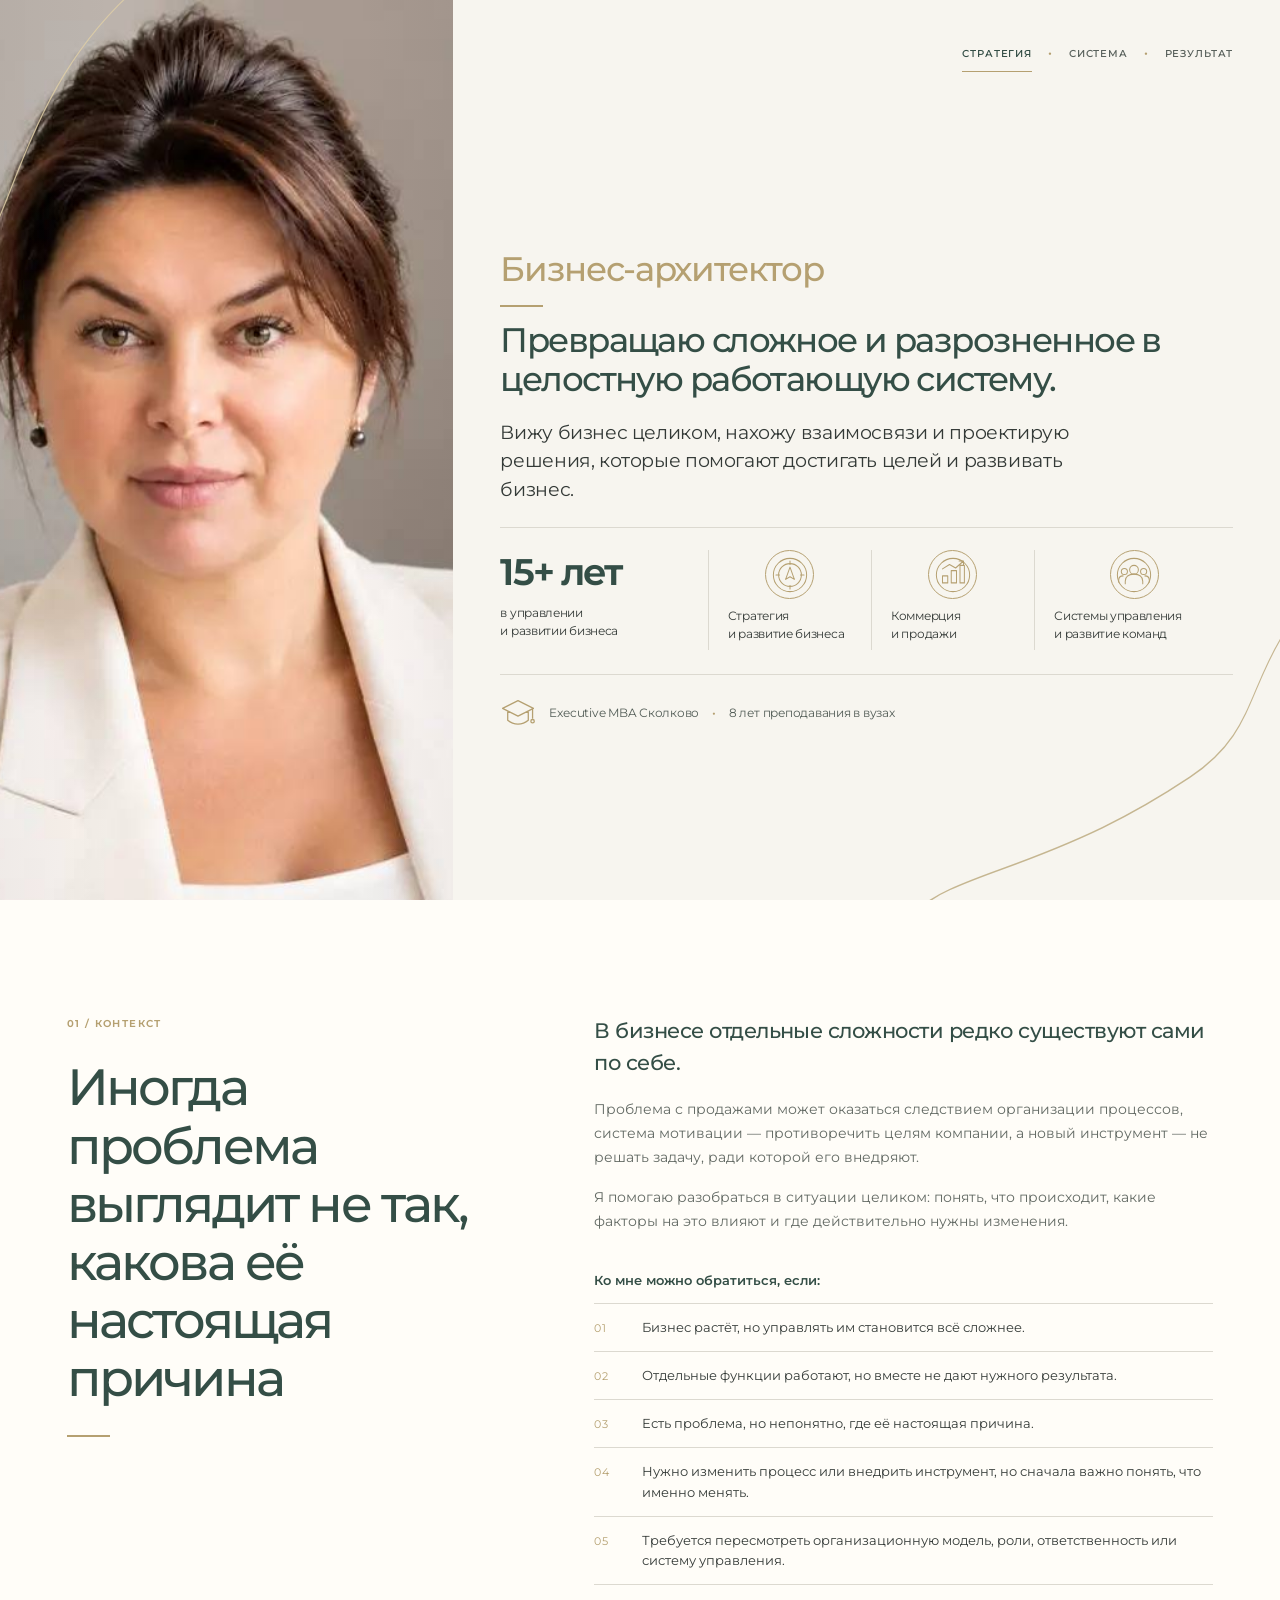
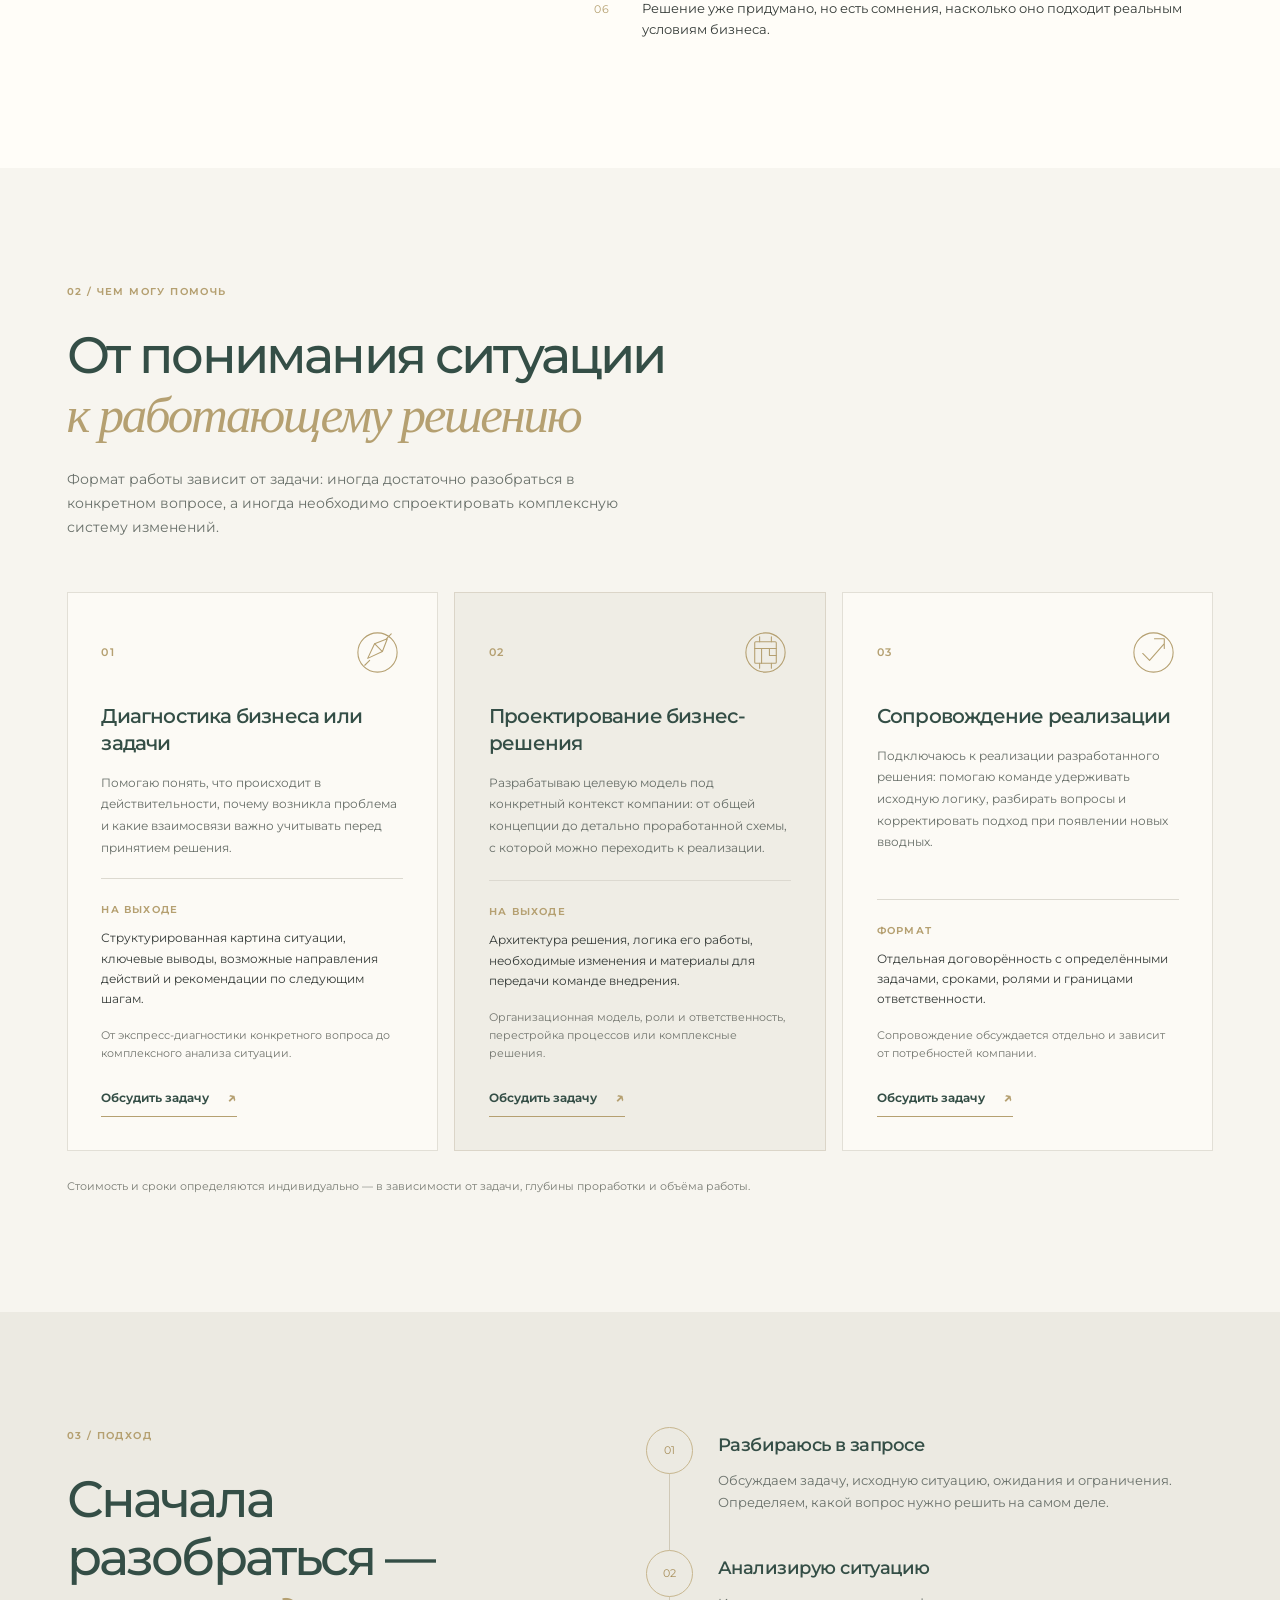
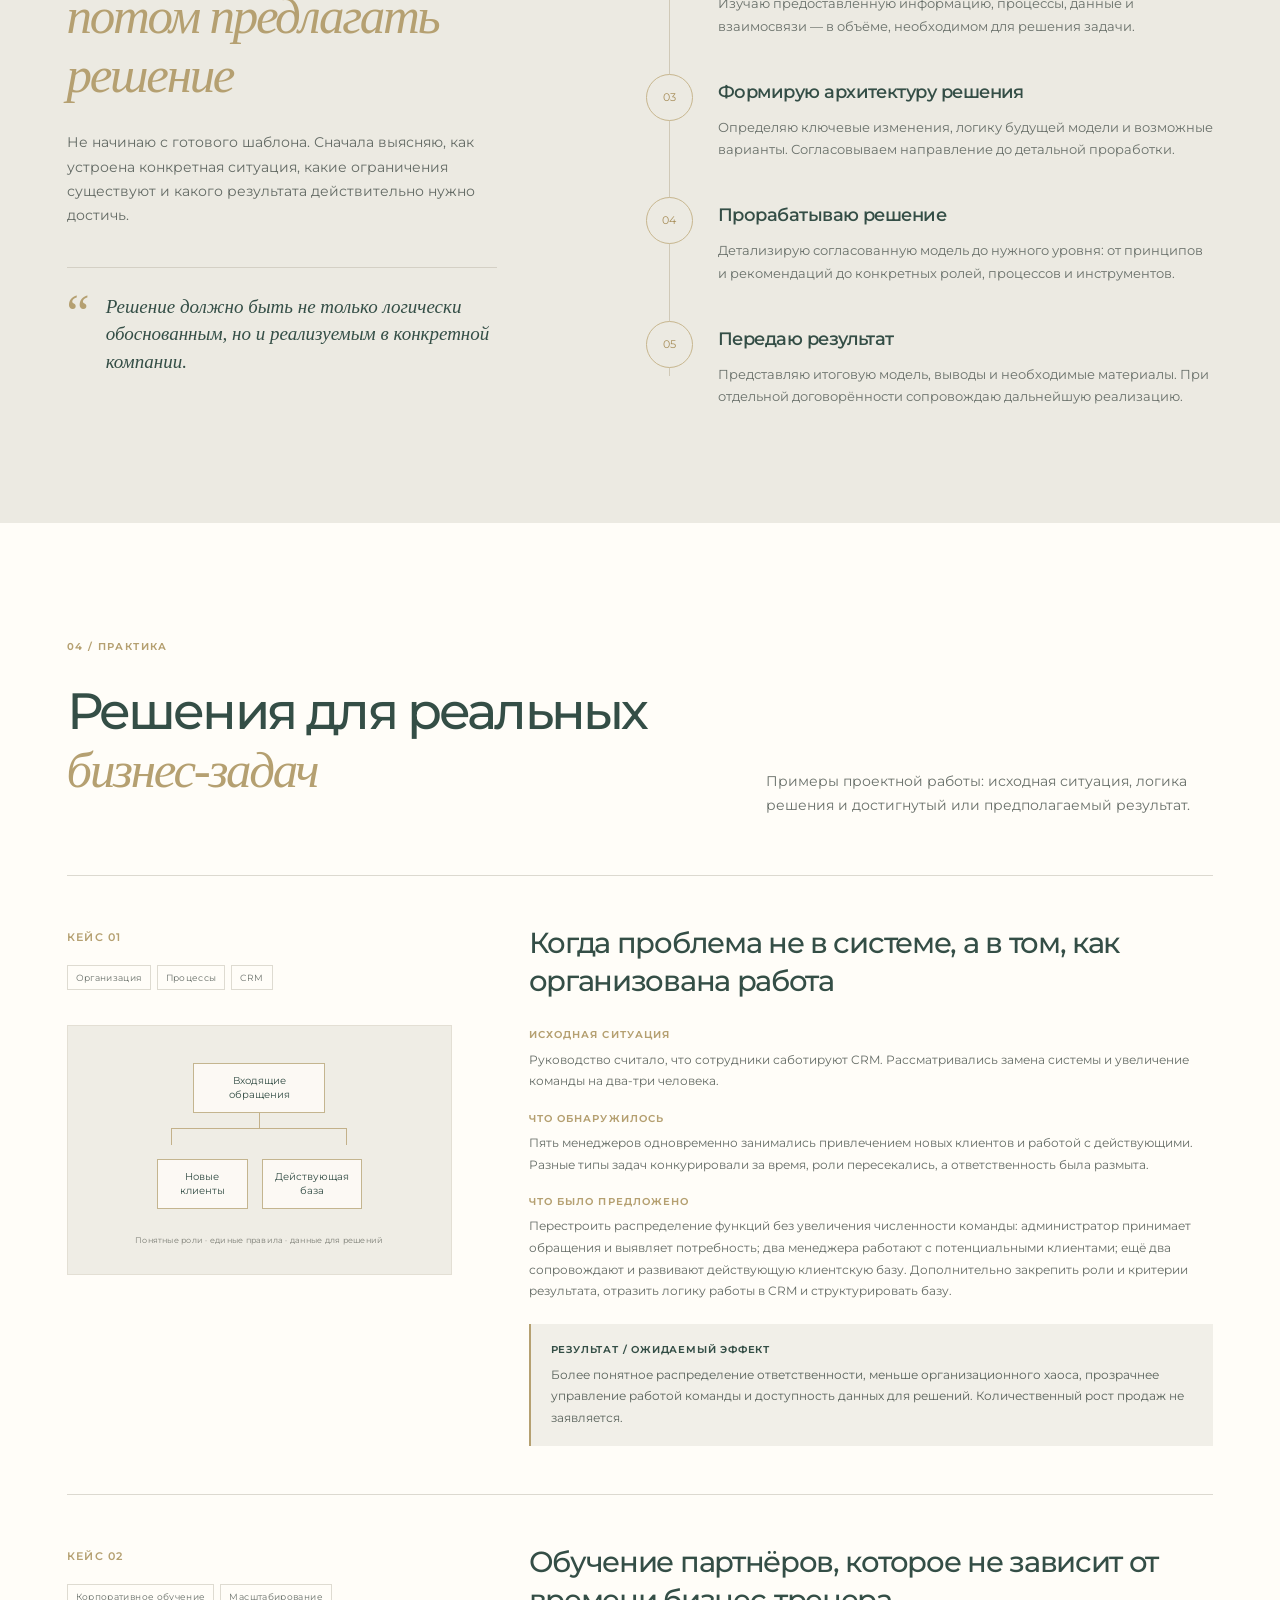
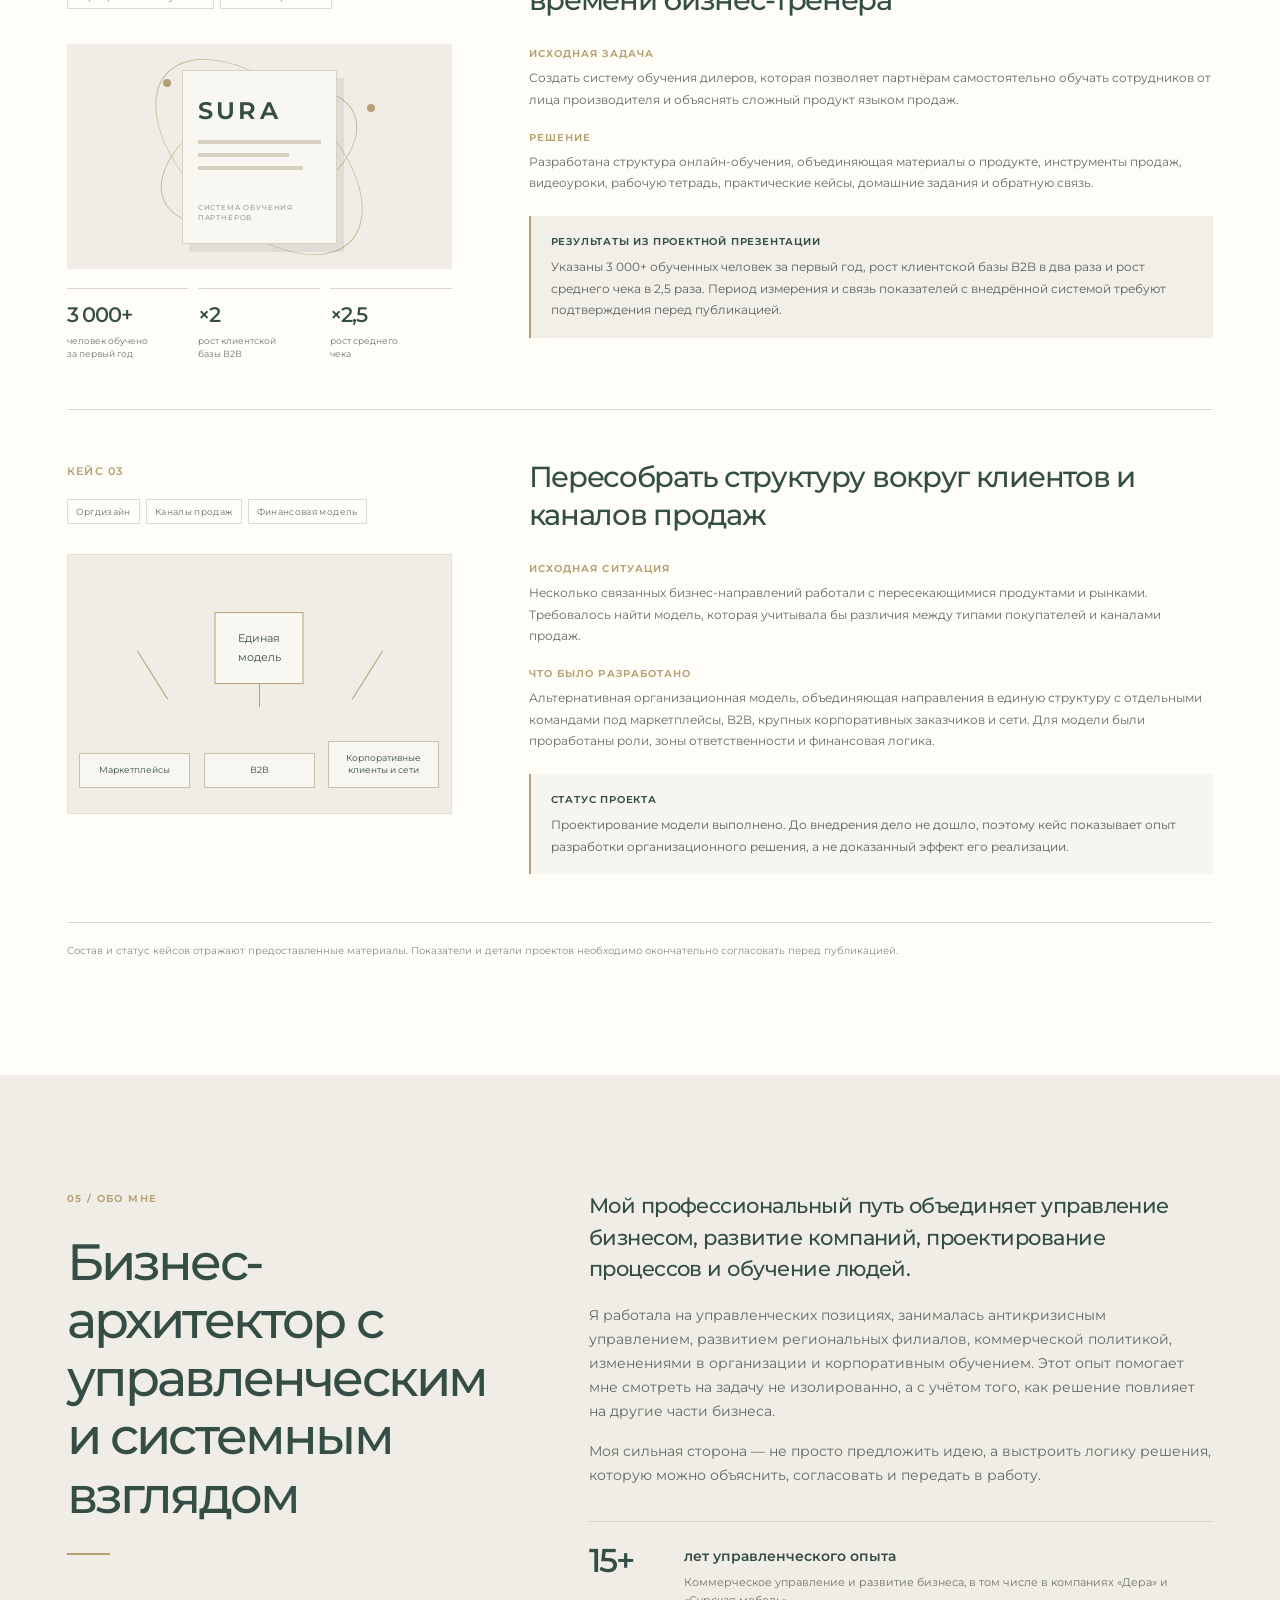
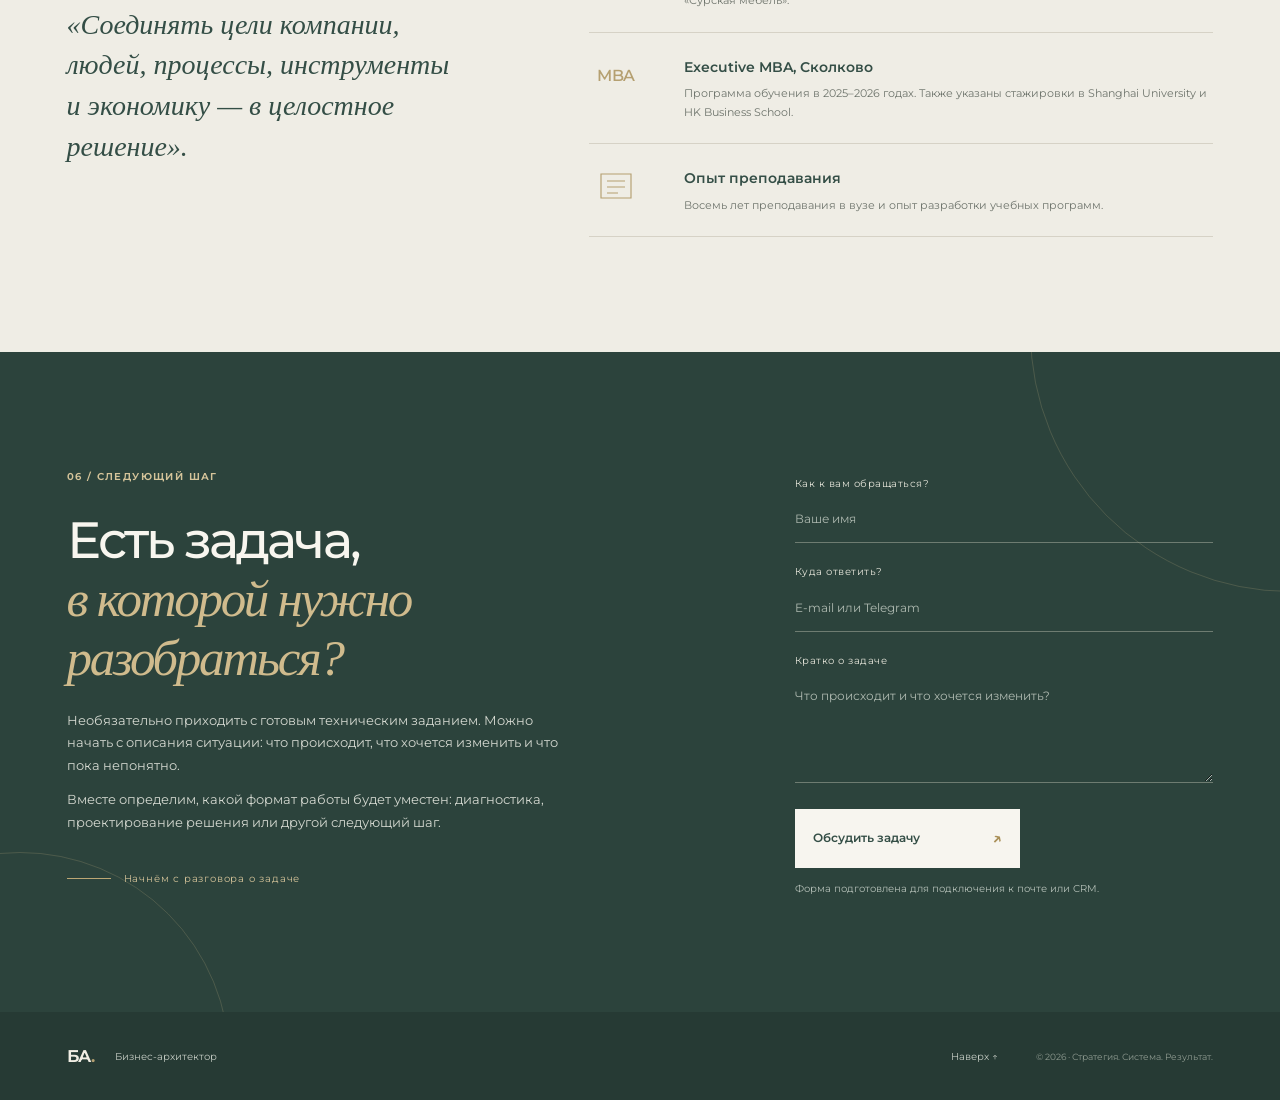
==== index.html @ 7c9c80fe "Add files via upload" ====
<!doctype html>
<html lang="ru">
<head>
  <meta charset="utf-8">
  <meta name="viewport" content="width=device-width, initial-scale=1">
  <meta name="theme-color" content="#f7f5ef">
  <meta name="description" content="Бизнес-архитектор. Диагностика бизнеса, проектирование организационных моделей и сопровождение реализации решений.">
  <title>Бизнес-архитектор — стратегия, система, результат</title>
  <link rel="preconnect" href="https://fonts.googleapis.com">
  <link rel="preconnect" href="https://fonts.gstatic.com" crossorigin>
  <link href="https://fonts.googleapis.com/css2?family=Montserrat:wght@400;450;500;550;600;650;700&display=swap" rel="stylesheet">
  <link rel="stylesheet" href="styles.css">
</head>
<body>
  <main>
    <section class="hero" id="top" aria-labelledby="hero-title">
      <div class="hero-portrait">
        <img src="assets/portrait.jpg" alt="Портрет бизнес-архитектора в светлом жакете" fetchpriority="high">
        <svg class="portrait-line" viewBox="0 0 250 300" aria-hidden="true"><path d="M-35 300 C 25 220, 30 85, 155 -25" /></svg>
      </div>
      <div class="hero-panel">
        <header class="hero-header">
          <a class="wordmark" href="#top" aria-label="На главную">БА<span>.</span></a>
          <button class="menu-toggle" type="button" aria-label="Открыть меню" aria-expanded="false" aria-controls="main-nav"><span></span><span></span></button>
          <nav class="top-nav" id="main-nav" aria-label="Основная навигация">
            <a class="active" href="#approach">Стратегия</a><i>•</i>
            <a href="#services">Система</a><i>•</i>
            <a href="#cases">Результат</a>
          </nav>
        </header>
        <div class="hero-content">
          <p class="eyebrow">Бизнес-архитектор</p>
          <span class="gold-rule"></span>
          <h1 id="hero-title">Превращаю сложное и разрозненное в целостную работающую систему.</h1>
          <p class="hero-description">Вижу бизнес целиком, нахожу взаимосвязи и проектирую решения, которые помогают достигать целей и развивать бизнес.</p>
          <div class="hero-facts" aria-label="Опыт и специализация">
            <div class="experience fact">
              <strong>15+ лет</strong>
              <span>в управлении<br>и развитии бизнеса</span>
            </div>
            <div class="fact icon-fact">
              <span class="icon-circle" aria-hidden="true"><svg viewBox="0 0 48 48"><circle cx="24" cy="24" r="19"/><circle cx="24" cy="24" r="13"/><path d="m19 29 5-14 5 14-5-3zM24 8v4M24 36v4M8 24h4M36 24h4"/></svg></span>
              <span>Стратегия<br>и развитие бизнеса</span>
            </div>
            <div class="fact icon-fact">
              <span class="icon-circle" aria-hidden="true"><svg viewBox="0 0 48 48"><circle cx="24" cy="24" r="19"/><path d="M12 33h6V25h-6zM22 33h6V19h-6zM32 33h5V13h-5zM12 17l8-5 7 4 9-8M31 8h5v5"/></svg></span>
              <span>Коммерция<br>и продажи</span>
            </div>
            <div class="fact icon-fact">
              <span class="icon-circle" aria-hidden="true"><svg viewBox="0 0 48 48"><circle cx="24" cy="24" r="19"/><circle cx="24" cy="18" r="5"/><circle cx="13" cy="20" r="3.5"/><circle cx="35" cy="20" r="3.5"/><path d="M14 34v-3c0-5 4-8 10-8s10 3 10 8v3M6.5 32v-2c0-3 2-5 5-5M41.5 32v-2c0-3-2-5-5-5"/></svg></span>
              <span>Системы управления<br>и развитие команд</span>
            </div>
          </div>
          <div class="hero-education"><svg viewBox="0 0 42 36" aria-hidden="true"><path d="m3 12 18-9 18 9-18 9zM9 16v10c7 6 17 6 24 0V16M38 13v11"/><circle cx="38" cy="27" r="2"/></svg><span>Executive MBA Сколково</span><b>•</b><span>8 лет преподавания в вузах</span></div>
        </div>
        <svg class="hero-bottom-line" viewBox="0 0 470 250" preserveAspectRatio="none" aria-hidden="true"><path d="M470 20 C 425 70, 430 105, 350 140 S 205 195, 100 220 S 20 245, -10 252"/></svg>
      </div>
      <a class="scroll-cue" href="#approach" aria-label="Прокрутить к следующему разделу"><span></span></a>
    </section>

    <section class="section approach" id="approach">
      <div class="section-wrap approach-grid">
        <div class="section-intro reveal">
          <p class="section-kicker">01 / Контекст</p>
          <h2>Иногда проблема выглядит не так, какова её настоящая причина</h2>
          <span class="gold-rule"></span>
        </div>
        <div class="approach-copy reveal">
          <p class="lead">В бизнесе отдельные сложности редко существуют сами по себе.</p>
          <p>Проблема с продажами может оказаться следствием организации процессов, система мотивации — противоречить целям компании, а новый инструмент — не решать задачу, ради которой его внедряют.</p>
          <p>Я помогаю разобраться в ситуации целиком: понять, что происходит, какие факторы на это влияют и где действительно нужны изменения.</p>
          <div class="situations">
            <h3>Ко мне можно обратиться, если:</h3>
            <div class="situation"><span>01</span><p>Бизнес растёт, но управлять им становится всё сложнее.</p></div>
            <div class="situation"><span>02</span><p>Отдельные функции работают, но вместе не дают нужного результата.</p></div>
            <div class="situation"><span>03</span><p>Есть проблема, но непонятно, где её настоящая причина.</p></div>
            <div class="situation"><span>04</span><p>Нужно изменить процесс или внедрить инструмент, но сначала важно понять, что именно менять.</p></div>
            <div class="situation"><span>05</span><p>Требуется пересмотреть организационную модель, роли, ответственность или систему управления.</p></div>
            <div class="situation"><span>06</span><p>Решение уже придумано, но есть сомнения, насколько оно подходит реальным условиям бизнеса.</p></div>
          </div>
        </div>
      </div>
    </section>

    <section class="section services" id="services">
      <div class="section-wrap">
        <div class="section-heading reveal">
          <p class="section-kicker">02 / Чем могу помочь</p>
          <h2>От понимания ситуации<br><em>к работающему решению</em></h2>
          <p class="section-deck">Формат работы зависит от задачи: иногда достаточно разобраться в конкретном вопросе, а иногда необходимо спроектировать комплексную систему изменений.</p>
        </div>
        <div class="service-grid">
          <article class="service-card reveal">
            <div class="card-top"><span class="card-number">01</span><svg viewBox="0 0 52 52" aria-hidden="true"><circle cx="26" cy="26" r="20"/><path d="M16 32 23 17l13-5-5 13-15 7zM23 17l8 8M13 39l5-5M35 12l5-5"/></svg></div>
            <h3>Диагностика бизнеса или задачи</h3>
            <p>Помогаю понять, что происходит в действительности, почему возникла проблема и какие взаимосвязи важно учитывать перед принятием решения.</p>
            <div class="deliverable"><span>На выходе</span><p>Структурированная картина ситуации, ключевые выводы, возможные направления действий и рекомендации по следующим шагам.</p></div>
            <p class="service-format">От экспресс-диагностики конкретного вопроса до комплексного анализа ситуации.</p>
            <a class="text-link" href="#contact">Обсудить задачу <span>↗</span></a>
          </article>
          <article class="service-card featured reveal">
            <div class="card-top"><span class="card-number">02</span><svg viewBox="0 0 52 52" aria-hidden="true"><circle cx="26" cy="26" r="20"/><rect x="15" y="15" width="22" height="22" rx="1"/><path d="M15 22h22M22 22v15M30 22v7h7M20 15v-5M32 15v-5M20 37v5M32 37v5"/></svg></div>
            <h3>Проектирование бизнес-решения</h3>
            <p>Разрабатываю целевую модель под конкретный контекст компании: от общей концепции до детально проработанной схемы, с которой можно переходить к реализации.</p>
            <div class="deliverable"><span>На выходе</span><p>Архитектура решения, логика его работы, необходимые изменения и материалы для передачи команде внедрения.</p></div>
            <p class="service-format">Организационная модель, роли и ответственность, перестройка процессов или комплексные решения.</p>
            <a class="text-link" href="#contact">Обсудить задачу <span>↗</span></a>
          </article>
          <article class="service-card reveal">
            <div class="card-top"><span class="card-number">03</span><svg viewBox="0 0 52 52" aria-hidden="true"><circle cx="26" cy="26" r="20"/><path d="M15 27l7 7 15-17M27 12h10v10"/></svg></div>
            <h3>Сопровождение реализации</h3>
            <p>Подключаюсь к реализации разработанного решения: помогаю команде удерживать исходную логику, разбирать вопросы и корректировать подход при появлении новых вводных.</p>
            <div class="deliverable"><span>Формат</span><p>Отдельная договорённость с определёнными задачами, сроками, ролями и границами ответственности.</p></div>
            <p class="service-format">Сопровождение обсуждается отдельно и зависит от потребностей компании.</p>
            <a class="text-link" href="#contact">Обсудить задачу <span>↗</span></a>
          </article>
        </div>
        <p class="pricing-note reveal">Стоимость и сроки определяются индивидуально — в зависимости от задачи, глубины проработки и объёма работы.</p>
      </div>
    </section>

    <section class="section process" id="process">
      <div class="section-wrap process-layout">
        <div class="process-intro reveal">
          <p class="section-kicker">03 / Подход</p>
          <h2>Сначала разобраться —<br><em>потом предлагать решение</em></h2>
          <p>Не начинаю с готового шаблона. Сначала выясняю, как устроена конкретная ситуация, какие ограничения существуют и какого результата действительно нужно достичь.</p>
          <div class="principle"><span class="principle-mark">“</span><p>Решение должно быть не только логически обоснованным, но и реализуемым в конкретной компании.</p></div>
        </div>
        <div class="timeline reveal">
          <article class="timeline-step"><span class="timeline-number">01</span><div><h3>Разбираюсь в запросе</h3><p>Обсуждаем задачу, исходную ситуацию, ожидания и ограничения. Определяем, какой вопрос нужно решить на самом деле.</p></div></article>
          <article class="timeline-step"><span class="timeline-number">02</span><div><h3>Анализирую ситуацию</h3><p>Изучаю предоставленную информацию, процессы, данные и взаимосвязи — в объёме, необходимом для решения задачи.</p></div></article>
          <article class="timeline-step"><span class="timeline-number">03</span><div><h3>Формирую архитектуру решения</h3><p>Определяю ключевые изменения, логику будущей модели и возможные варианты. Согласовываем направление до детальной проработки.</p></div></article>
          <article class="timeline-step"><span class="timeline-number">04</span><div><h3>Прорабатываю решение</h3><p>Детализирую согласованную модель до нужного уровня: от принципов и рекомендаций до конкретных ролей, процессов и инструментов.</p></div></article>
          <article class="timeline-step"><span class="timeline-number">05</span><div><h3>Передаю результат</h3><p>Представляю итоговую модель, выводы и необходимые материалы. При отдельной договорённости сопровождаю дальнейшую реализацию.</p></div></article>
        </div>
      </div>
    </section>

    <section class="section cases" id="cases">
      <div class="section-wrap">
        <div class="section-heading cases-heading reveal">
          <p class="section-kicker">04 / Практика</p>
          <h2>Решения для реальных<br><em>бизнес-задач</em></h2>
          <p class="section-deck">Примеры проектной работы: исходная ситуация, логика решения и достигнутый или предполагаемый результат.</p>
        </div>
        <article class="case case-one reveal">
          <div class="case-aside"><span class="case-index">Кейс 01</span><div class="case-tags"><span>Организация</span><span>Процессы</span><span>CRM</span></div><div class="case-visual org-visual" aria-hidden="true"><div class="org-node node-a">Входящие<br>обращения</div><div class="org-lines"><i></i><i></i></div><div class="org-row"><div class="org-node">Новые<br>клиенты</div><div class="org-node">Действующая<br>база</div></div><p>Понятные роли · единые правила · данные для решений</p></div></div>
          <div class="case-body"><h3>Когда проблема не в системе, а в том, как организована работа</h3><div class="case-part"><h4>Исходная ситуация</h4><p>Руководство считало, что сотрудники саботируют CRM. Рассматривались замена системы и увеличение команды на два-три человека.</p></div><div class="case-part"><h4>Что обнаружилось</h4><p>Пять менеджеров одновременно занимались привлечением новых клиентов и работой с действующими. Разные типы задач конкурировали за время, роли пересекались, а ответственность была размыта.</p></div><div class="case-part"><h4>Что было предложено</h4><p>Перестроить распределение функций без увеличения численности команды: администратор принимает обращения и выявляет потребность; два менеджера работают с потенциальными клиентами; ещё два сопровождают и развивают действующую клиентскую базу. Дополнительно закрепить роли и критерии результата, отразить логику работы в CRM и структурировать базу.</p></div><div class="case-result"><span>Результат / ожидаемый эффект</span><p>Более понятное распределение ответственности, меньше организационного хаоса, прозрачнее управление работой команды и доступность данных для решений. Количественный рост продаж не заявляется.</p></div></div>
        </article>
        <article class="case case-two reveal">
          <div class="case-aside"><span class="case-index">Кейс 02</span><div class="case-tags"><span>Корпоративное обучение</span><span>Масштабирование</span></div><div class="learning-visual" aria-hidden="true"><div class="learning-cover"><span>SURA</span><i></i><i></i><i></i><small>СИСТЕМА ОБУЧЕНИЯ ПАРТНЁРОВ</small></div><div class="learning-orbit orbit-1"></div><div class="learning-orbit orbit-2"></div><div class="learning-dot dot-1"></div><div class="learning-dot dot-2"></div><div class="learning-dot dot-3"></div></div><div class="case-metrics"><div><strong>3 000+</strong><span>человек обучено<br>за первый год</span></div><div><strong>×2</strong><span>рост клиентской<br>базы B2B</span></div><div><strong>×2,5</strong><span>рост среднего<br>чека</span></div></div></div>
          <div class="case-body"><h3>Обучение партнёров, которое не зависит от времени бизнес-тренера</h3><div class="case-part"><h4>Исходная задача</h4><p>Создать систему обучения дилеров, которая позволяет партнёрам самостоятельно обучать сотрудников от лица производителя и объяснять сложный продукт языком продаж.</p></div><div class="case-part"><h4>Решение</h4><p>Разработана структура онлайн-обучения, объединяющая материалы о продукте, инструменты продаж, видеоуроки, рабочую тетрадь, практические кейсы, домашние задания и обратную связь.</p></div><div class="case-result"><span>Результаты из проектной презентации</span><p>Указаны 3 000+ обученных человек за первый год, рост клиентской базы B2B в два раза и рост среднего чека в 2,5 раза. Период измерения и связь показателей с внедрённой системой требуют подтверждения перед публикацией.</p></div></div>
        </article>
        <article class="case case-three reveal">
          <div class="case-aside"><span class="case-index">Кейс 03</span><div class="case-tags"><span>Оргдизайн</span><span>Каналы продаж</span><span>Финансовая модель</span></div><div class="channels-visual" aria-hidden="true"><div class="channels-center">Единая<br>модель</div><div class="channels-line cl-1"></div><div class="channels-line cl-2"></div><div class="channels-line cl-3"></div><div class="channel-box cb-1">Маркетплейсы</div><div class="channel-box cb-2">B2B</div><div class="channel-box cb-3">Корпоративные<br>клиенты и сети</div></div></div>
          <div class="case-body"><h3>Пересобрать структуру вокруг клиентов и каналов продаж</h3><div class="case-part"><h4>Исходная ситуация</h4><p>Несколько связанных бизнес-направлений работали с пересекающимися продуктами и рынками. Требовалось найти модель, которая учитывала бы различия между типами покупателей и каналами продаж.</p></div><div class="case-part"><h4>Что было разработано</h4><p>Альтернативная организационная модель, объединяющая направления в единую структуру с отдельными командами под маркетплейсы, B2B, крупных корпоративных заказчиков и сети. Для модели были проработаны роли, зоны ответственности и финансовая логика.</p></div><div class="case-result status-result"><span>Статус проекта</span><p>Проектирование модели выполнено. До внедрения дело не дошло, поэтому кейс показывает опыт разработки организационного решения, а не доказанный эффект его реализации.</p></div></div>
        </article>
        <p class="case-footnote reveal">Состав и статус кейсов отражают предоставленные материалы. Показатели и детали проектов необходимо окончательно согласовать перед публикацией.</p>
      </div>
    </section>

    <section class="section about" id="about">
      <div class="section-wrap about-grid">
        <div class="about-left reveal"><p class="section-kicker">05 / Обо мне</p><h2>Бизнес-архитектор с управленческим и системным взглядом</h2><span class="gold-rule"></span><p class="about-quote">«Соединять цели компании, людей, процессы, инструменты и экономику — в целостное решение».</p></div>
        <div class="about-right reveal"><p class="lead">Мой профессиональный путь объединяет управление бизнесом, развитие компаний, проектирование процессов и обучение людей.</p><p>Я работала на управленческих позициях, занималась антикризисным управлением, развитием региональных филиалов, коммерческой политикой, изменениями в организации и корпоративным обучением. Этот опыт помогает мне смотреть на задачу не изолированно, а с учётом того, как решение повлияет на другие части бизнеса.</p><p>Моя сильная сторона — не просто предложить идею, а выстроить логику решения, которую можно объяснить, согласовать и передать в работу.</p><div class="credentials"><div class="credential"><span class="credential-number">15+</span><div><h3>лет управленческого опыта</h3><p>Коммерческое управление и развитие бизнеса, в том числе в компаниях «Дера» и «Сурская мебель».</p></div></div><div class="credential"><span class="credential-icon">MBA</span><div><h3>Executive MBA, Сколково</h3><p>Программа обучения в 2025–2026 годах. Также указаны стажировки в Shanghai University и HK Business School.</p></div></div><div class="credential"><span class="credential-icon"><svg viewBox="0 0 42 42" aria-hidden="true"><path d="M6 8h30v24H6zM12 15h18M12 21h18M12 27h11"/></svg></span><div><h3>Опыт преподавания</h3><p>Восемь лет преподавания в вузе и опыт разработки учебных программ.</p></div></div></div></div>
      </div>
    </section>

    <section class="contact-section" id="contact">
      <div class="contact-orbit orbit-left" aria-hidden="true"></div><div class="contact-orbit orbit-right" aria-hidden="true"></div>
      <div class="section-wrap contact-grid">
        <div class="contact-copy reveal"><p class="section-kicker">06 / Следующий шаг</p><h2>Есть задача,<br><em>в которой нужно разобраться?</em></h2><p>Необязательно приходить с готовым техническим заданием. Можно начать с описания ситуации: что происходит, что хочется изменить и что пока непонятно.</p><p>Вместе определим, какой формат работы будет уместен: диагностика, проектирование решения или другой следующий шаг.</p><div class="contact-signature"><span></span><small>Начнём с разговора о задаче</small></div></div>
        <form class="contact-form reveal" id="contact-form">
          <label for="name">Как к вам обращаться?</label><input id="name" name="name" autocomplete="name" placeholder="Ваше имя" required>
          <label for="contact-way">Куда ответить?</label><input id="contact-way" name="contact" autocomplete="email" placeholder="E-mail или Telegram" required>
          <label for="message">Кратко о задаче</label><textarea id="message" name="message" rows="4" placeholder="Что происходит и что хочется изменить?" required></textarea>
          <button class="button button-light" type="submit">Обсудить задачу <span>↗</span></button>
          <p class="form-note" id="form-note" role="status">Форма подготовлена для подключения к почте или CRM.</p>
        </form>
      </div>
    </section>

    <footer class="footer">
      <div class="section-wrap footer-inner"><a class="footer-mark" href="#top">БА<span>.</span></a><span>Бизнес-архитектор</span><a href="#top" class="back-top">Наверх ↑</a><small>© <span id="year"></span> · Стратегия. Система. Результат.</small></div>
    </footer>
  </main>
  <script src="script.js"></script>
</body>
</html>
---- styles.css ----
:root{--paper:#f7f5ef;--paper-2:#f0eee7;--green:#344e46;--green-deep:#2c433c;--gold:#b5a071;--ink:#343a37;--muted:#73766f;--line:#dcd9d0;--white:#fffdf8;--serif:Georgia,'Times New Roman',serif;--sans:'Montserrat',Arial,sans-serif;--max:1210px;--pad:clamp(24px,5.2vw,84px)}
*{box-sizing:border-box}html{scroll-behavior:smooth;scroll-padding-top:30px}body{margin:0;background:var(--paper);color:var(--ink);font-family:var(--sans);font-size:14px;line-height:1.72;-webkit-font-smoothing:antialiased}a{color:inherit;text-decoration:none}button,input,textarea{font:inherit}button,a{-webkit-tap-highlight-color:transparent}::selection{background:#d9ccb0;color:var(--green-deep)}
.hero{min-height:700px;height:100svh;max-height:980px;display:grid;grid-template-columns:minmax(330px,35.4%) minmax(0,1fr);position:relative;overflow:hidden;background:var(--paper)}.hero-portrait{position:relative;min-height:100%;overflow:hidden;background:#e5e0d7}.hero-portrait>img{width:100%;height:100%;position:absolute;inset:0;object-fit:cover;object-position:52% 45%;display:block}.hero-portrait:after{content:"";position:absolute;inset:0;background:linear-gradient(90deg,rgba(29,38,33,.03),transparent 25%,transparent 80%,rgba(29,38,33,.04));pointer-events:none}.portrait-line{position:absolute;z-index:2;left:-5px;top:-5px;width:clamp(110px,18vw,245px);height:clamp(190px,34vh,310px);fill:none;stroke:rgba(221,205,166,.85);stroke-width:1.3}.hero-panel{position:relative;display:flex;flex-direction:column;min-width:0;padding:clamp(24px,3.2vw,48px) clamp(28px,3.65vw,58px) 25px clamp(32px,3.7vw,60px);overflow:hidden}.hero-header{display:flex;align-items:center;justify-content:flex-end;gap:26px;position:relative;z-index:4;min-height:25px}.wordmark{display:none;color:var(--green);font-size:16px;font-weight:650;letter-spacing:-.08em}.wordmark span,.footer-mark span{color:var(--gold)}.top-nav{display:flex;align-items:center;gap:16px;color:#59615c;font-size:10px;font-weight:550;letter-spacing:.085em;text-transform:uppercase;white-space:nowrap}.top-nav a{position:relative;transition:color .2s}.top-nav a:hover,.top-nav a.active{color:var(--green)}.top-nav a.active:after{content:"";height:1px;width:100%;position:absolute;left:0;bottom:-10px;background:var(--gold)}.top-nav i{font-style:normal;color:var(--gold);font-size:12px}.menu-toggle{display:none}.hero-content{position:relative;z-index:2;max-width:815px;margin:auto 0;width:100%;padding:clamp(38px,7.6vh,74px) 0 9px}.eyebrow{margin:0;color:var(--gold);font-size:clamp(22px,2.65vw,35px);line-height:1.2;font-weight:500;letter-spacing:-.04em}.gold-rule{display:block;width:43px;height:2px;background:var(--gold);margin:15px 0 14px}.hero h1{margin:0;color:var(--green);font-size:clamp(28px,2.62vw,39px);font-weight:500;letter-spacing:-.047em;line-height:1.18;max-width:800px}.hero-description{font-size:clamp(15px,1.5vw,20px);line-height:1.48;letter-spacing:-.02em;max-width:575px;margin:18px 0 24px}.hero-facts{display:grid;grid-template-columns:1.04fr .82fr .82fr 1fr;border-top:1px solid var(--line);border-bottom:1px solid var(--line);padding:22px 0 24px;min-height:148px}.fact{min-width:0;padding:0 clamp(8px,1.5vw,23px);border-left:1px solid var(--line);display:flex;flex-direction:column;justify-content:flex-start;gap:6px;font-size:clamp(11px,.95vw,14px);line-height:1.5;letter-spacing:-.025em}.fact:first-child{border-left:0;padding-left:0}.experience strong{display:block;color:var(--green);font-size:clamp(27px,2.9vw,37px);letter-spacing:-.05em;line-height:1.2;font-weight:650;white-space:nowrap}.experience span{margin-top:3px}.icon-fact{align-items:flex-start}.icon-circle{width:49px;height:49px;display:grid;place-items:center;border:1px solid var(--gold);border-radius:50%;color:var(--gold);margin:0 auto 2px;flex-shrink:0}.icon-circle svg{width:42px;height:42px;fill:none;stroke:currentColor;stroke-width:1.15;stroke-linecap:round;stroke-linejoin:round}.icon-fact>span:last-child{align-self:stretch}.hero-education{display:flex;align-items:center;gap:13px;min-height:76px;font-size:clamp(10px,.94vw,13px);letter-spacing:-.02em;color:#535d57;flex-wrap:wrap;position:relative;z-index:2}.hero-education svg{width:36px;height:33px;fill:none;stroke:var(--gold);stroke-width:1.5;stroke-linejoin:round}.hero-education b{font-weight:500;color:var(--gold)}.hero-bottom-line{position:absolute;right:-1px;bottom:-4px;width:43%;height:32%;fill:none;stroke:rgba(181,160,113,.75);stroke-width:1.3;z-index:1;pointer-events:none}.scroll-cue{display:none}
.section{padding:clamp(70px,9vw,130px) 0}.section-wrap{width:min(var(--max),calc(100% - var(--pad)*2));margin:0 auto}.section-kicker{color:var(--gold);font-size:10px;font-weight:650;letter-spacing:.14em;text-transform:uppercase;margin:0 0 26px}.section h2,.contact-section h2{font-size:clamp(31px,4vw,51px);line-height:1.14;letter-spacing:-.055em;font-weight:500;color:var(--green);margin:0}.section h2 em,.contact-section h2 em{font-family:var(--serif);font-style:italic;font-weight:400;color:var(--gold);letter-spacing:-.045em}.approach{background:var(--white)}.approach-grid{display:grid;grid-template-columns:minmax(250px,.8fr) minmax(0,1.2fr);gap:clamp(45px,9vw,145px)}.section-intro{position:relative;align-self:start}.section-intro h2{max-width:470px}.section-intro .gold-rule{margin-top:28px}.approach-copy{max-width:620px}.lead{color:var(--green);font-size:clamp(18px,1.65vw,22px);line-height:1.5;font-weight:500;letter-spacing:-.025em;margin:0 0 18px}.approach-copy>p:not(.lead),.about-right>p:not(.lead),.process-intro>p:not(.section-kicker){font-size:14px;color:#636a64;margin:0 0 16px}.situations{margin-top:36px}.situations h3{font-size:13px;font-weight:600;color:var(--green);margin:0 0 12px}.situation{display:grid;grid-template-columns:34px 1fr;gap:14px;padding:13px 0;border-top:1px solid var(--line)}.situation span{font-size:11px;color:var(--gold);letter-spacing:.08em;padding-top:2px}.situation p{margin:0;font-size:13px;line-height:1.6}
.services{background:var(--paper)}.section-heading{max-width:720px;margin-bottom:53px}.section-heading h2{margin-bottom:23px}.section-deck{max-width:560px;color:#69706a;margin:0;font-size:14px}.service-grid{display:grid;grid-template-columns:repeat(3,minmax(0,1fr));gap:16px;align-items:stretch}.service-card{background:rgba(255,253,248,.62);border:1px solid #e2dfd6;padding:clamp(23px,2.65vw,37px);min-height:100%;display:flex;flex-direction:column;transition:transform .25s,border-color .25s,background .25s}.service-card:hover{transform:translateY(-4px);border-color:#c9bd9f;background:var(--white)}.service-card.featured{background:#efede5;border-color:#dbd5c8}.card-top{display:flex;align-items:center;justify-content:space-between;margin-bottom:25px}.card-number,.case-index{font-size:11px;letter-spacing:.12em;text-transform:uppercase;color:var(--gold);font-weight:600}.card-top svg{width:51px;height:51px;fill:none;stroke:var(--gold);stroke-width:1.1;stroke-linecap:round;stroke-linejoin:round}.service-card h3{font-size:20px;color:var(--green);line-height:1.35;letter-spacing:-.04em;font-weight:550;margin:0 0 15px}.service-card>p{color:#666d67;font-size:12px;line-height:1.8;margin:0 0 20px}.deliverable{border-top:1px solid var(--line);padding-top:17px;margin-top:auto}.deliverable span{font-size:10px;letter-spacing:.12em;text-transform:uppercase;font-weight:650;color:var(--gold)}.deliverable p{font-size:12px;line-height:1.7;margin:8px 0 16px}.service-card .service-format{font-size:11px;line-height:1.65;color:var(--muted);margin-bottom:22px}.text-link{display:inline-flex;align-items:center;gap:18px;color:var(--green);font-size:12px;font-weight:650;align-self:flex-start;border-bottom:1px solid var(--gold);padding-bottom:4px}.text-link span{color:var(--gold);font-size:16px;transition:transform .2s}.text-link:hover span{transform:translate(3px,-3px)}.pricing-note{margin:26px 0 0;color:#7a7d75;font-size:11px}
.process{background:#eceae2}.process-layout{display:grid;grid-template-columns:.9fr 1.1fr;gap:clamp(55px,9vw,130px)}.process-intro{align-self:start;position:sticky;top:34px}.process-intro h2{margin-bottom:26px}.process-intro>p:not(.section-kicker){max-width:440px}.principle{margin-top:40px;border-top:1px solid #d4d0c5;padding-top:25px;display:flex;gap:16px;max-width:430px}.principle-mark{font-family:var(--serif);font-size:52px;line-height:.8;color:var(--gold)}.principle p{font-family:var(--serif);font-size:19px;line-height:1.45;font-style:italic;color:var(--green);margin:0}.timeline{position:relative}.timeline:before{content:"";position:absolute;width:1px;left:23px;top:25px;bottom:32px;background:#d0c9b7}.timeline-step{position:relative;display:grid;grid-template-columns:48px 1fr;gap:24px;padding:0 0 36px}.timeline-step:last-child{padding-bottom:0}.timeline-number{position:relative;z-index:1;width:47px;height:47px;display:grid;place-items:center;border:1px solid #c6b58d;border-radius:50%;background:#eceae2;color:#a88f5b;font-size:11px;letter-spacing:.04em}.timeline-step h3{color:var(--green);font-size:18px;font-weight:550;letter-spacing:-.03em;margin:3px 0 8px}.timeline-step p{font-size:13px;line-height:1.75;color:#69706a;margin:0;max-width:560px}
.cases{background:var(--white)}.cases-heading{display:grid;grid-template-columns:1fr minmax(260px,.7fr);column-gap:60px;align-items:end;max-width:none}.cases-heading .section-kicker{grid-column:1/-1}.cases-heading h2{grid-column:1;grid-row:2}.cases-heading .section-deck{grid-column:2;grid-row:2;padding-bottom:5px}.case{display:grid;grid-template-columns:minmax(220px,.72fr) minmax(0,1.28fr);border-top:1px solid var(--line);padding:48px 0;gap:clamp(35px,6vw,85px)}.case:last-of-type{border-bottom:1px solid var(--line)}.case-aside{position:relative;min-width:0}.case-tags{display:flex;flex-wrap:wrap;gap:6px;margin:17px 0 26px}.case-tags span{font-size:9px;letter-spacing:.04em;color:#6a716b;border:1px solid #dedbd1;padding:4px 8px}.case-body h3{font-size:clamp(21px,2.3vw,29px);line-height:1.32;letter-spacing:-.045em;font-weight:500;color:var(--green);margin:0 0 26px;max-width:640px}.case-part{margin-bottom:18px}.case-part h4{font-size:10px;text-transform:uppercase;letter-spacing:.11em;color:var(--gold);margin:0 0 5px;font-weight:650}.case-part p,.case-result p{font-size:12px;line-height:1.8;color:#646b65;margin:0}.case-result{padding:17px 20px;background:#f1efe8;border-left:2px solid var(--gold);margin-top:22px}.case-result>span{font-size:10px;letter-spacing:.08em;text-transform:uppercase;color:var(--green);font-weight:650;display:block;margin-bottom:6px}.case-result p{color:#59625b}.status-result{background:#f7f5ef}.case-footnote{font-size:10px;color:#8a8d85;margin:19px 0 0}
.org-visual{margin-top:35px;background:#efede5;border:1px solid #e3dfd4;min-height:250px;padding:26px 16px 18px;display:flex;flex-direction:column;align-items:center;justify-content:center}.org-node{border:1px solid #c4b58f;background:rgba(255,253,248,.8);padding:10px 12px;text-align:center;color:var(--green);font-size:10px;line-height:1.4;min-width:91px}.node-a{min-width:132px}.org-lines{height:31px;display:flex;align-items:flex-start;justify-content:center;width:50%;border-top:1px solid #c3b18a;position:relative;margin-top:15px}.org-lines:before{content:"";height:15px;width:1px;background:#c3b18a;position:absolute;top:-16px;left:50%}.org-lines i{width:1px;height:16px;background:#c3b18a;position:absolute;top:0}.org-lines i:first-child{left:0}.org-lines i:last-child{right:0}.org-row{display:flex;gap:14px}.org-visual>p{font-size:8px;line-height:1.5;color:#7b7d74;text-align:center;margin:25px 0 0;letter-spacing:.03em}.learning-visual{height:225px;position:relative;background:#efede5;overflow:hidden;display:grid;place-items:center;margin-top:35px}.learning-cover{position:relative;z-index:2;width:155px;height:174px;background:#f9f7f1;border:1px solid #d8d1bf;padding:19px 15px;box-shadow:7px 8px 0 rgba(77,92,79,.1);display:flex;flex-direction:column;gap:9px}.learning-cover>span{font-size:24px;font-weight:650;letter-spacing:.14em;color:var(--green)}.learning-cover i{height:4px;background:#d6d0c1;width:100%;display:block}.learning-cover i:nth-of-type(2){width:74%}.learning-cover i:nth-of-type(3){width:86%}.learning-cover small{font-size:7px;line-height:1.5;letter-spacing:.12em;color:#7d806f;margin-top:auto}.learning-orbit{position:absolute;border:1px solid rgba(181,160,113,.7);border-radius:50%;width:190px;height:190px;transform:rotate(-25deg) scaleY(.55)}.orbit-1{width:210px;height:210px}.orbit-2{width:250px;height:250px;transform:rotate(42deg) scaleY(.55)}.learning-dot{position:absolute;width:8px;height:8px;background:var(--gold);border-radius:50%}.dot-1{top:35px;left:25%}.dot-2{right:20%;top:60px}.dot-3{bottom:25px;left:36%}.case-metrics{display:grid;grid-template-columns:repeat(3,1fr);gap:10px;margin-top:19px}.case-metrics>div{border-top:1px solid #dcd7c8;padding-top:12px}.case-metrics strong{font-size:21px;color:var(--green);font-weight:550;letter-spacing:-.05em;display:block;line-height:1.3}.case-metrics span{font-size:9px;line-height:1.5;color:#73786f;display:block;margin-top:5px}.channels-visual{height:260px;position:relative;margin-top:30px;background:#efede5;border:1px solid #e3dfd4;overflow:hidden}.channels-center{position:absolute;top:36%;left:50%;transform:translate(-50%,-50%);padding:16px 22px;border:1px solid var(--gold);background:#f9f7f1;color:var(--green);text-align:center;font-size:11px;z-index:2}.channel-box{position:absolute;bottom:25px;padding:10px 7px;text-align:center;border:1px solid #c9c0aa;background:#f8f6f0;color:var(--green);font-size:9px;line-height:1.4;width:29%;z-index:2}.cb-1{left:3%}.cb-2{left:35.5%}.cb-3{right:3%}.channels-line{position:absolute;top:37%;height:22%;width:1px;background:#b5a071;transform-origin:top}.cl-1{left:18%;transform:rotate(-32deg)}.cl-2{left:50%}.cl-3{left:82%;transform:rotate(32deg)}
.about{background:#efede5}.about-grid{display:grid;grid-template-columns:.78fr 1.22fr;gap:clamp(45px,8vw,120px)}.about-left h2{max-width:475px}.about-left .gold-rule{margin:29px 0}.about-quote{font-family:var(--serif);font-size:clamp(20px,2.2vw,28px);line-height:1.45;font-style:italic;color:var(--green);max-width:400px;margin:50px 0 0}.about-right{max-width:650px}.credentials{border-top:1px solid #d6d2c6;margin-top:33px}.credential{display:grid;grid-template-columns:76px 1fr;gap:19px;padding:22px 0;border-bottom:1px solid #d6d2c6;align-items:start}.credential-number{font-size:33px;line-height:1;color:var(--green);font-weight:550;letter-spacing:-.06em}.credential-icon{width:54px;height:42px;display:flex;align-items:center;justify-content:center;color:var(--gold);font-size:16px;font-weight:550;letter-spacing:-.04em}.credential-icon svg{width:42px;height:42px;stroke:currentColor;stroke-width:1.15;fill:none}.credential h3{font-size:14px;color:var(--green);margin:0 0 5px;font-weight:600}.credential p{font-size:11px;line-height:1.7;color:#6e746c;margin:0}
.contact-section{position:relative;overflow:hidden;background:var(--green-deep);color:#e8e8df;padding:clamp(75px,9vw,125px) 0}.contact-section .section-kicker{color:#d5c49a}.contact-section h2{color:#f8f6ef}.contact-section h2 em{color:#d0bb8d}.contact-grid{display:grid;grid-template-columns:1.06fr .74fr;gap:clamp(50px,10vw,150px);position:relative;z-index:1}.contact-copy>p:not(.section-kicker){font-size:13px;color:#d5d9d1;max-width:510px;margin:22px 0 0}.contact-copy>p:not(.section-kicker)+p{margin-top:12px}.contact-signature{display:flex;align-items:center;gap:13px;margin-top:37px;color:#d4c399}.contact-signature span{width:44px;height:1px;background:#bca774}.contact-signature small{font-size:10px;letter-spacing:.08em}.contact-form{display:flex;flex-direction:column;align-items:stretch;padding-top:7px}.contact-form label{font-size:10px;letter-spacing:.05em;color:#e3e3d8;margin-bottom:6px}.contact-form input,.contact-form textarea{background:transparent;border:0;border-bottom:1px solid rgba(231,228,211,.35);padding:11px 0 13px;color:#fffdf7;outline:none;border-radius:0;resize:vertical;margin-bottom:20px;font-size:12px}.contact-form input::placeholder,.contact-form textarea::placeholder{color:#aeb9b0}.contact-form input:focus,.contact-form textarea:focus{border-color:#d0bb8d}.button{display:inline-flex;align-items:center;justify-content:space-between;gap:35px;border:0;cursor:pointer;padding:15px 18px;font-size:12px;font-weight:600;transition:background .2s,color .2s}.button-light{margin-top:6px;background:var(--paper);color:var(--green);align-self:flex-start;min-width:225px}.button-light span{color:#a98f57;font-size:17px}.button-light:hover{background:#dfd3b6}.form-note{font-size:10px;line-height:1.6;color:#b5c0b8;margin:13px 0 0;max-width:330px}.contact-orbit{position:absolute;border:1px solid rgba(191,171,128,.22);border-radius:50%;pointer-events:none}.orbit-left{width:420px;height:420px;left:-190px;bottom:-260px}.orbit-right{width:520px;height:520px;right:-270px;top:-280px}.footer{background:#263a34;color:#c6cdc4;padding:20px 0}.footer-inner{display:flex;align-items:center;gap:22px;min-height:48px}.footer-mark{font-size:17px;letter-spacing:-.09em;color:#f1eee4;font-weight:650}.footer-inner>span{font-size:10px;color:#c4cbc3}.back-top{font-size:10px;color:#c4cbc3;margin-left:auto}.footer-inner>small{font-size:9px;color:#8f9b91;margin-left:16px}.reveal{opacity:0;transform:translateY(16px);transition:opacity .7s ease,transform .7s ease}.reveal.is-visible{opacity:1;transform:translateY(0)}
@media(min-width:1500px){.hero-panel{padding-left:clamp(60px,4vw,82px);padding-right:clamp(58px,4vw,80px)}.hero-content{max-width:900px}.hero h1{font-size:42px}.hero-description{font-size:20px}}
@media(max-width:1100px){.hero{grid-template-columns:minmax(290px,34%) minmax(0,1fr);min-height:680px}.hero-panel{padding-left:32px;padding-right:30px}.hero h1{font-size:clamp(27px,3.1vw,35px)}.hero-description{font-size:15px}.hero-facts{grid-template-columns:1.03fr .9fr .9fr 1fr}.fact{padding-left:10px;padding-right:10px;font-size:10px}.experience strong{font-size:28px}.icon-circle{width:42px;height:42px}.icon-circle svg{width:36px;height:36px}.hero-education{gap:9px;font-size:10px}.approach-grid,.process-layout,.about-grid{gap:50px}.service-card{padding:23px}.case{gap:35px}}
@media(max-width:800px){.hero{display:flex;flex-direction:column;height:auto;max-height:none;min-height:0;overflow:hidden}.hero-portrait{height:44svh;min-height:300px;max-height:450px;flex:none}.hero-portrait>img{object-position:50% 42%}.portrait-line{height:220px;width:165px}.hero-panel{padding:22px var(--pad) 18px}.hero-header{min-height:26px}.wordmark{display:block;margin-right:auto}.menu-toggle{display:flex;flex-direction:column;gap:5px;order:3;border:0;background:transparent;padding:10px 0 10px 10px;cursor:pointer}.menu-toggle span{display:block;width:23px;height:1px;background:var(--green);transition:transform .2s}.menu-toggle[aria-expanded=true] span:first-child{transform:translateY(3px) rotate(45deg)}.menu-toggle[aria-expanded=true] span:last-child{transform:translateY(-3px) rotate(-45deg)}.top-nav{display:none;position:absolute;right:0;top:45px;background:var(--white);border:1px solid var(--line);padding:15px 18px;flex-direction:column;align-items:flex-start;gap:12px;box-shadow:0 12px 30px #252e2512}.top-nav.open{display:flex}.top-nav i{display:none}.top-nav a.active:after{bottom:-3px}.hero-content{padding:35px 0 0;margin:0}.eyebrow{font-size:25px}.hero h1{font-size:clamp(29px,6vw,43px);max-width:650px}.hero-description{font-size:15px;max-width:600px;margin:16px 0 21px}.hero-facts{grid-template-columns:repeat(4,minmax(0,1fr));padding:18px 0 19px;min-height:unset}.fact{font-size:10px;padding:0 11px;gap:7px}.experience strong{font-size:clamp(23px,4vw,30px)}.icon-circle{width:42px;height:42px}.hero-education{min-height:65px;gap:9px;padding:8px 0 0;font-size:10px}.hero-education svg{width:30px}.hero-bottom-line{height:19%;width:48%;opacity:.75}.section{padding:76px 0}.approach-grid,.process-layout,.about-grid{grid-template-columns:1fr;gap:35px}.section-intro h2{max-width:620px}.approach-copy{max-width:none}.situations{margin-top:28px}.section-heading{margin-bottom:35px}.service-grid{grid-template-columns:1fr}.service-card{padding:27px}.service-card h3{font-size:22px;max-width:420px}.service-card>p,.deliverable p{font-size:13px}.process-intro{position:static}.principle{margin-top:27px}.timeline-step{padding-bottom:28px}.cases-heading{display:block}.cases-heading .section-deck{margin-top:20px}.case{grid-template-columns:1fr;gap:26px;padding:34px 0}.case-aside{display:grid;grid-template-columns:1fr;max-width:520px}.org-visual,.learning-visual,.channels-visual{max-width:460px;margin-top:22px}.case-body h3{margin-bottom:23px}.case-metrics{max-width:460px}.case-part p,.case-result p{font-size:13px}.about-quote{margin-top:28px}.contact-grid{grid-template-columns:1fr;gap:42px}.contact-form{max-width:600px}.footer-inner{flex-wrap:wrap;gap:14px}.footer-inner>small{width:100%;margin:0}.back-top{margin-left:auto}}
@media(max-width:480px){body{font-size:13px}.hero-portrait{height:38svh;min-height:270px;max-height:340px}.hero-panel{padding:18px 21px 14px}.hero-content{padding-top:29px}.eyebrow{font-size:23px}.hero h1{font-size:29px;line-height:1.2}.hero-description{font-size:13px;line-height:1.65;margin:14px 0 18px}.hero-facts{grid-template-columns:repeat(2,minmax(0,1fr));gap:0;padding:0;border-bottom:0}.fact{padding:17px 10px 17px 12px;border-top:1px solid var(--line);font-size:11px;min-height:103px}.fact:nth-child(odd){border-left:0;padding-left:0}.fact:first-child{border-top:1px solid var(--line)}.experience strong{font-size:30px}.icon-fact{display:grid;grid-template-columns:42px 1fr;align-items:center;column-gap:9px}.icon-circle{width:38px;height:38px;margin:0}.icon-circle svg{width:33px;height:33px}.icon-fact>span:last-child{align-self:center}.hero-education{font-size:9px;gap:7px;min-height:55px;padding-top:7px}.hero-education svg{width:25px;height:25px}.hero-education b{display:none}.hero-bottom-line{height:13%;width:48%;opacity:.55}.section{padding:62px 0}.section-wrap{width:calc(100% - 42px)}.section-kicker{margin-bottom:20px;font-size:9px}.section h2,.contact-section h2{font-size:31px}.approach-copy .lead{font-size:18px}.situation{grid-template-columns:27px 1fr;gap:10px}.situation p{font-size:12px}.section-heading{margin-bottom:28px}.section-deck{font-size:12px}.service-card{padding:23px 21px}.service-card h3{font-size:20px}.service-card>p,.deliverable p{font-size:12px}.pricing-note{line-height:1.7}.timeline:before{left:18px}.timeline-step{grid-template-columns:38px 1fr;gap:15px}.timeline-number{width:37px;height:37px;font-size:10px}.timeline-step h3{font-size:16px}.timeline-step p{font-size:12px}.principle p{font-size:17px}.case{padding:29px 0;gap:23px}.case-body h3{font-size:22px}.case-part p,.case-result p{font-size:12px}.case-result{padding:14px 15px}.case-tags span{font-size:8px}.org-visual{min-height:220px;padding-left:8px;padding-right:8px}.org-node{min-width:82px;padding:8px 8px;font-size:9px}.org-row{gap:8px}.case-metrics{gap:5px}.case-metrics strong{font-size:18px}.case-metrics span{font-size:8px}.channels-visual{height:230px}.channel-box{font-size:8px;padding:8px 4px}.about-grid{gap:25px}.about-quote{font-size:21px}.credential{grid-template-columns:61px 1fr;gap:13px;padding:18px 0}.credential-number{font-size:29px}.credential h3{font-size:13px}.credential p{font-size:10px}.contact-section{padding:65px 0}.contact-copy>p:not(.section-kicker){font-size:12px}.button-light{width:100%}.footer-inner{gap:11px}.footer-inner>span{font-size:9px}.footer-inner>small{font-size:8px}}
@media(prefers-reduced-motion:reduce){html{scroll-behavior:auto}.reveal{opacity:1;transform:none;transition:none}*,*:before,*:after{animation-duration:.01ms!important;animation-iteration-count:1!important;transition-duration:.01ms!important}}
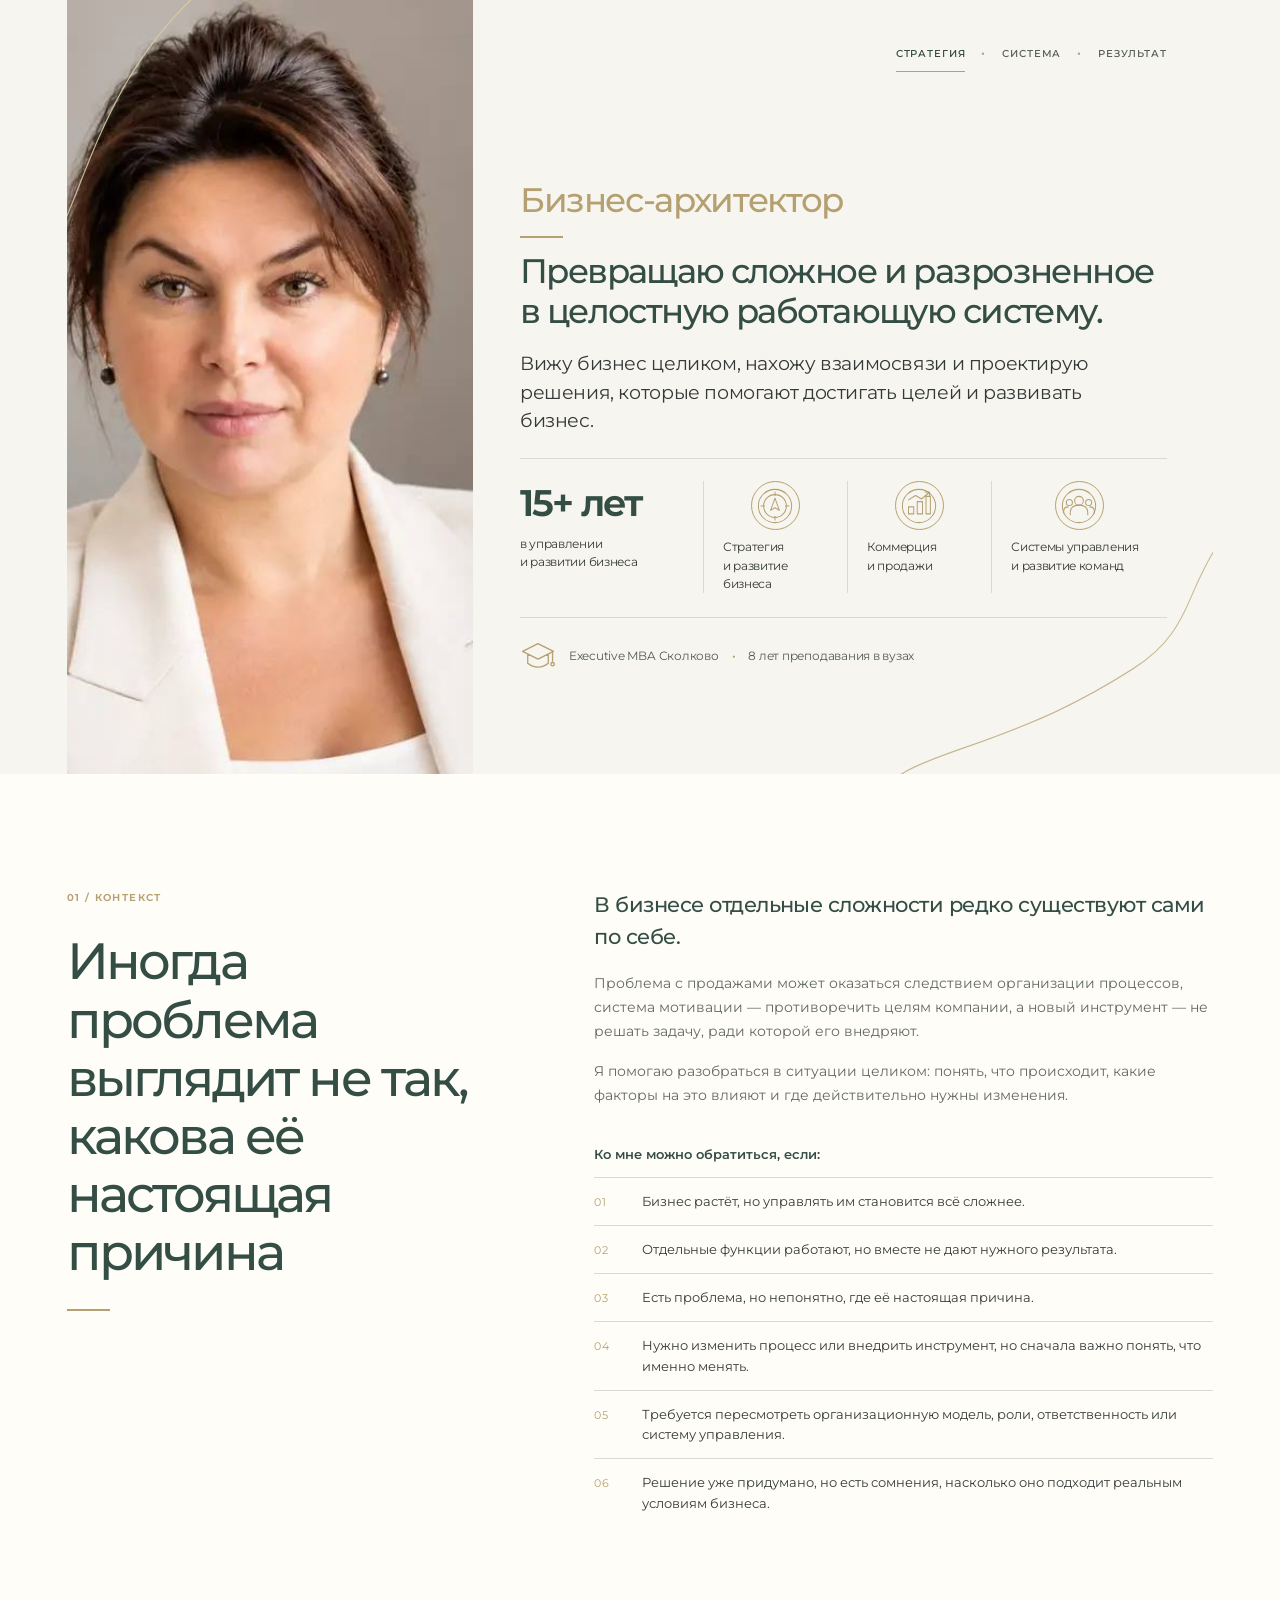
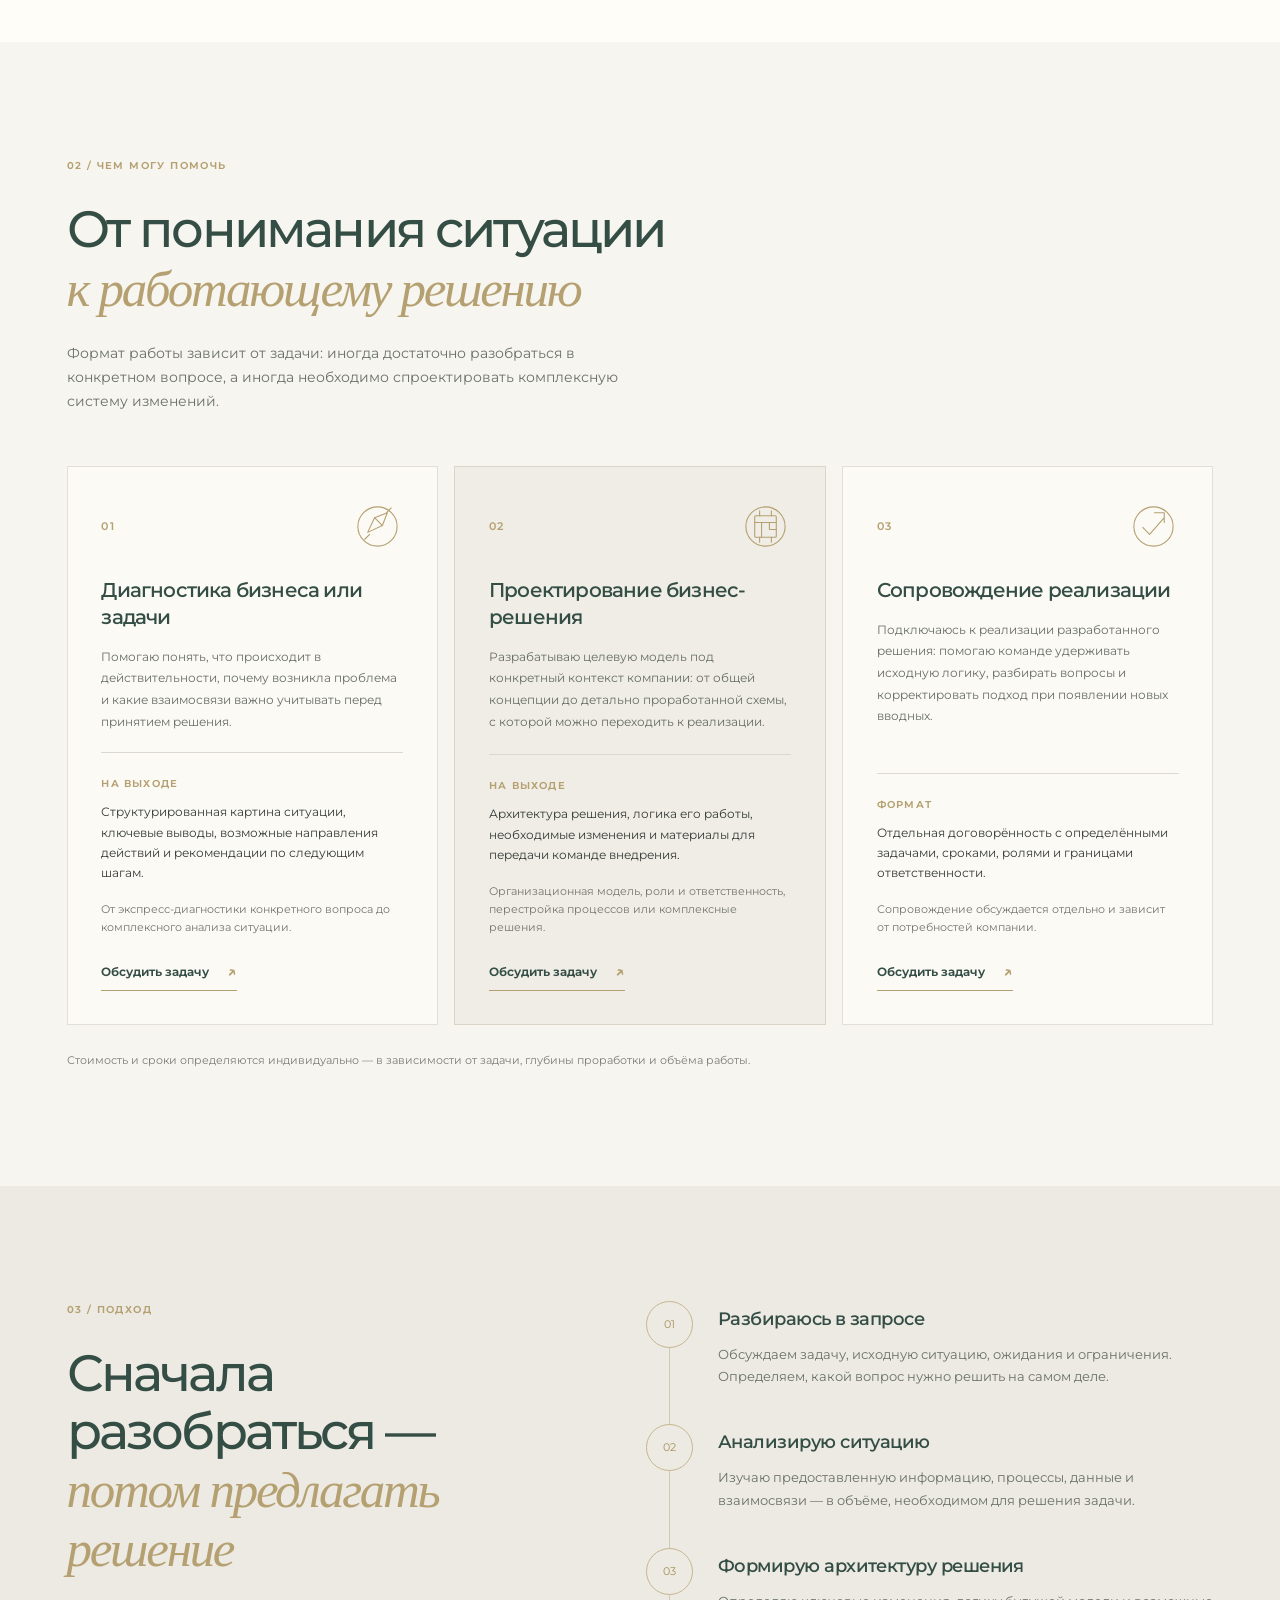
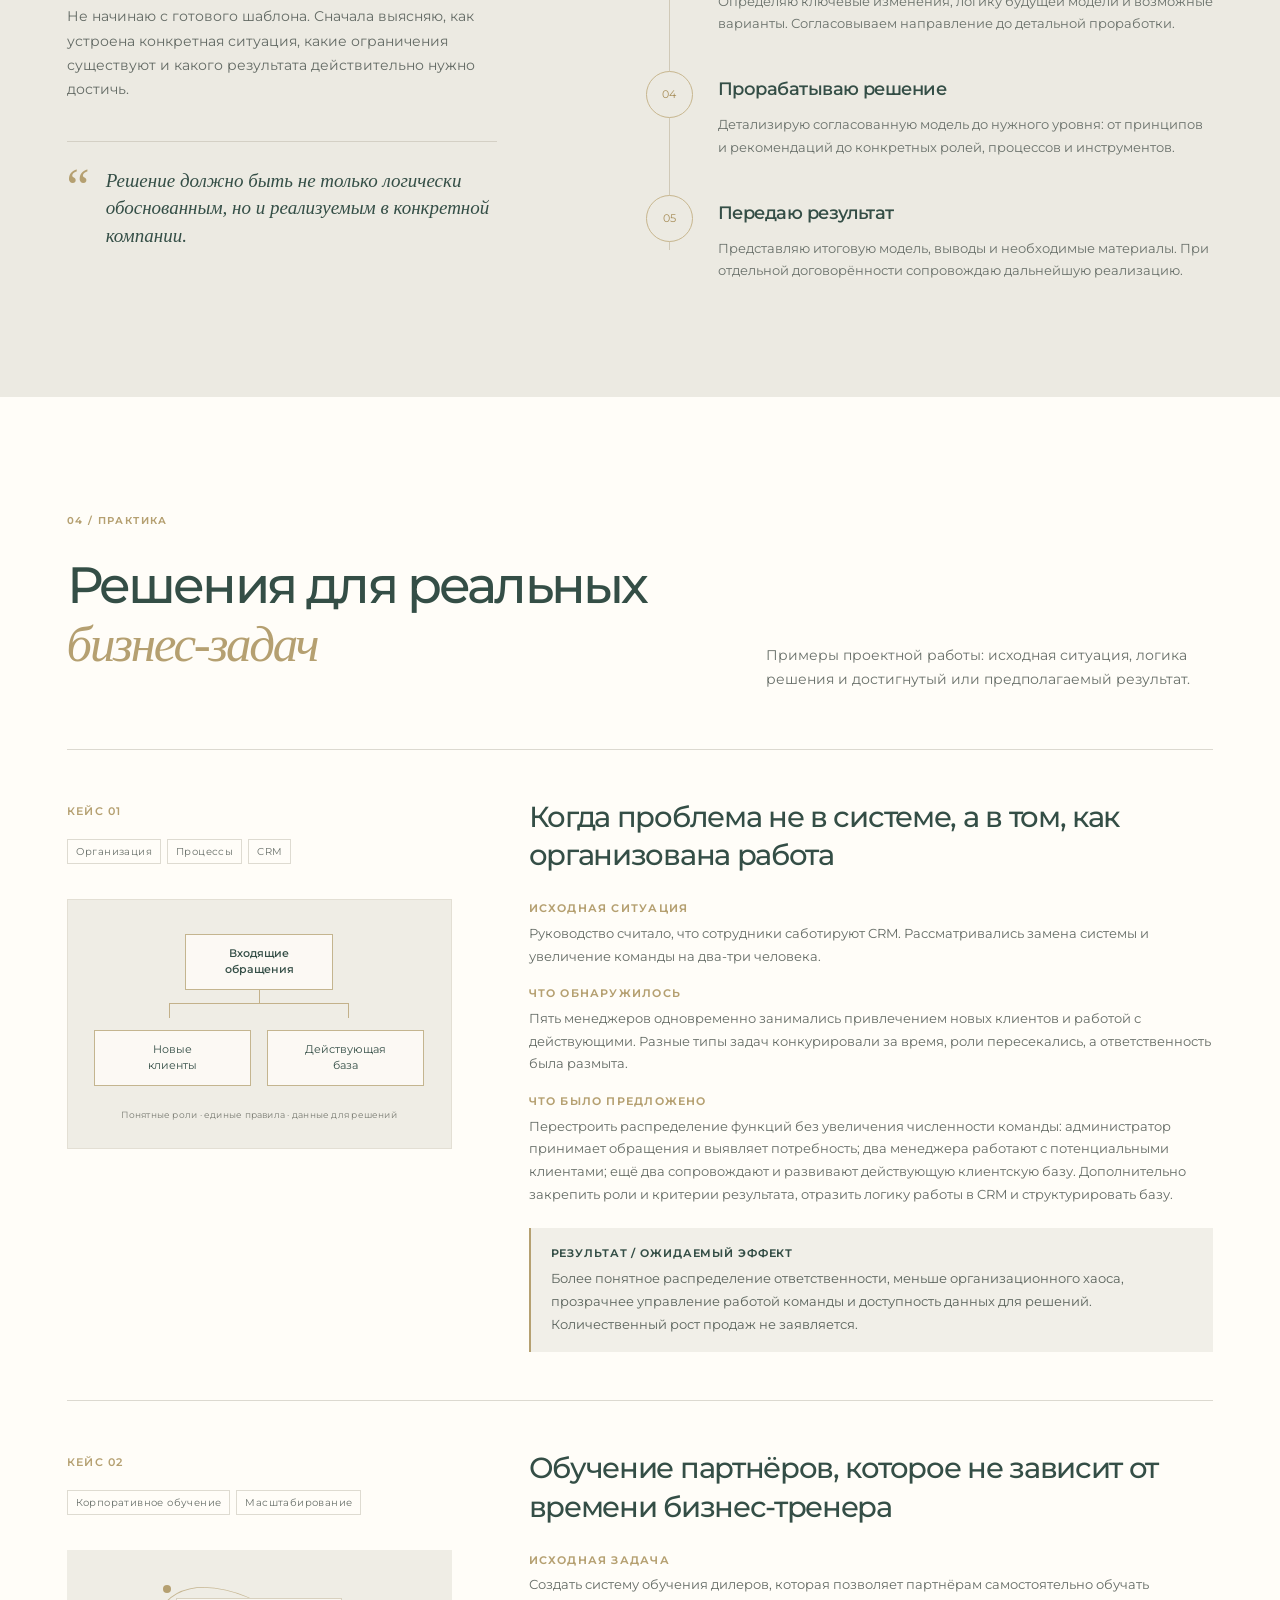
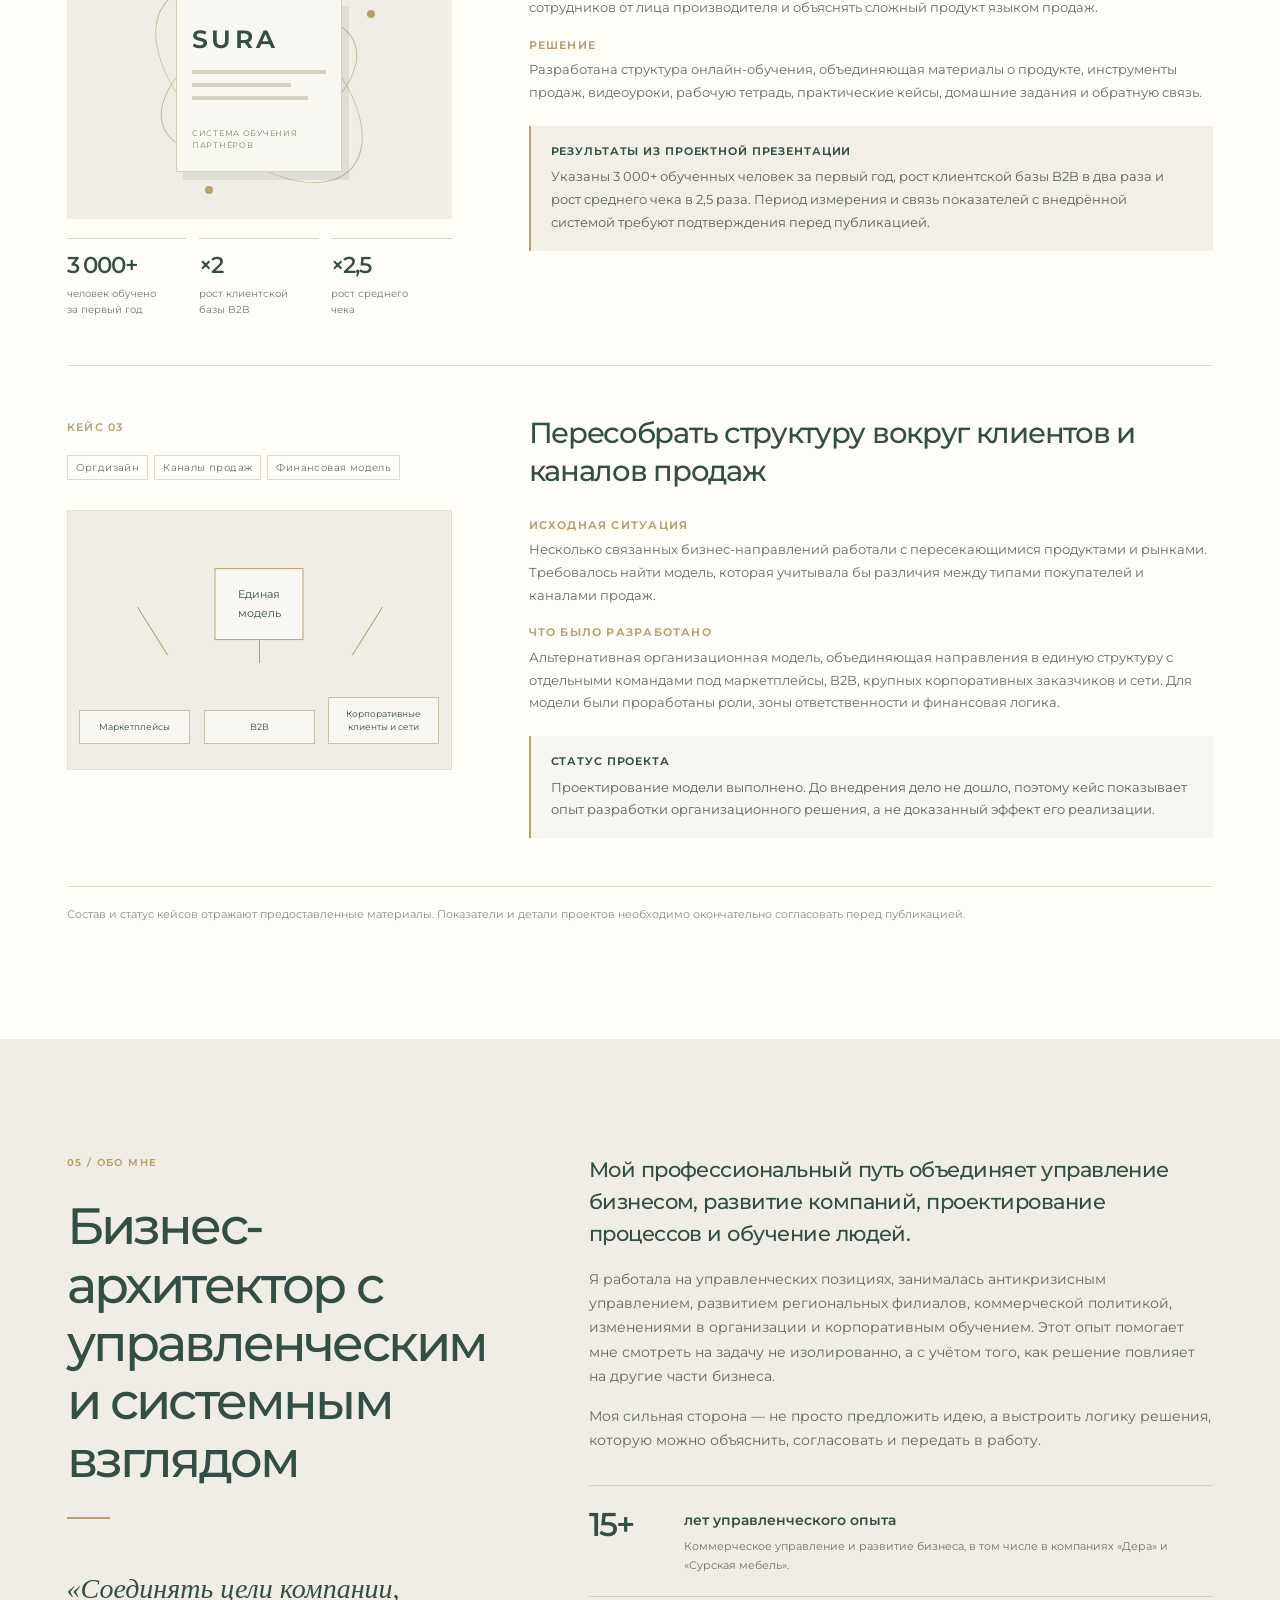
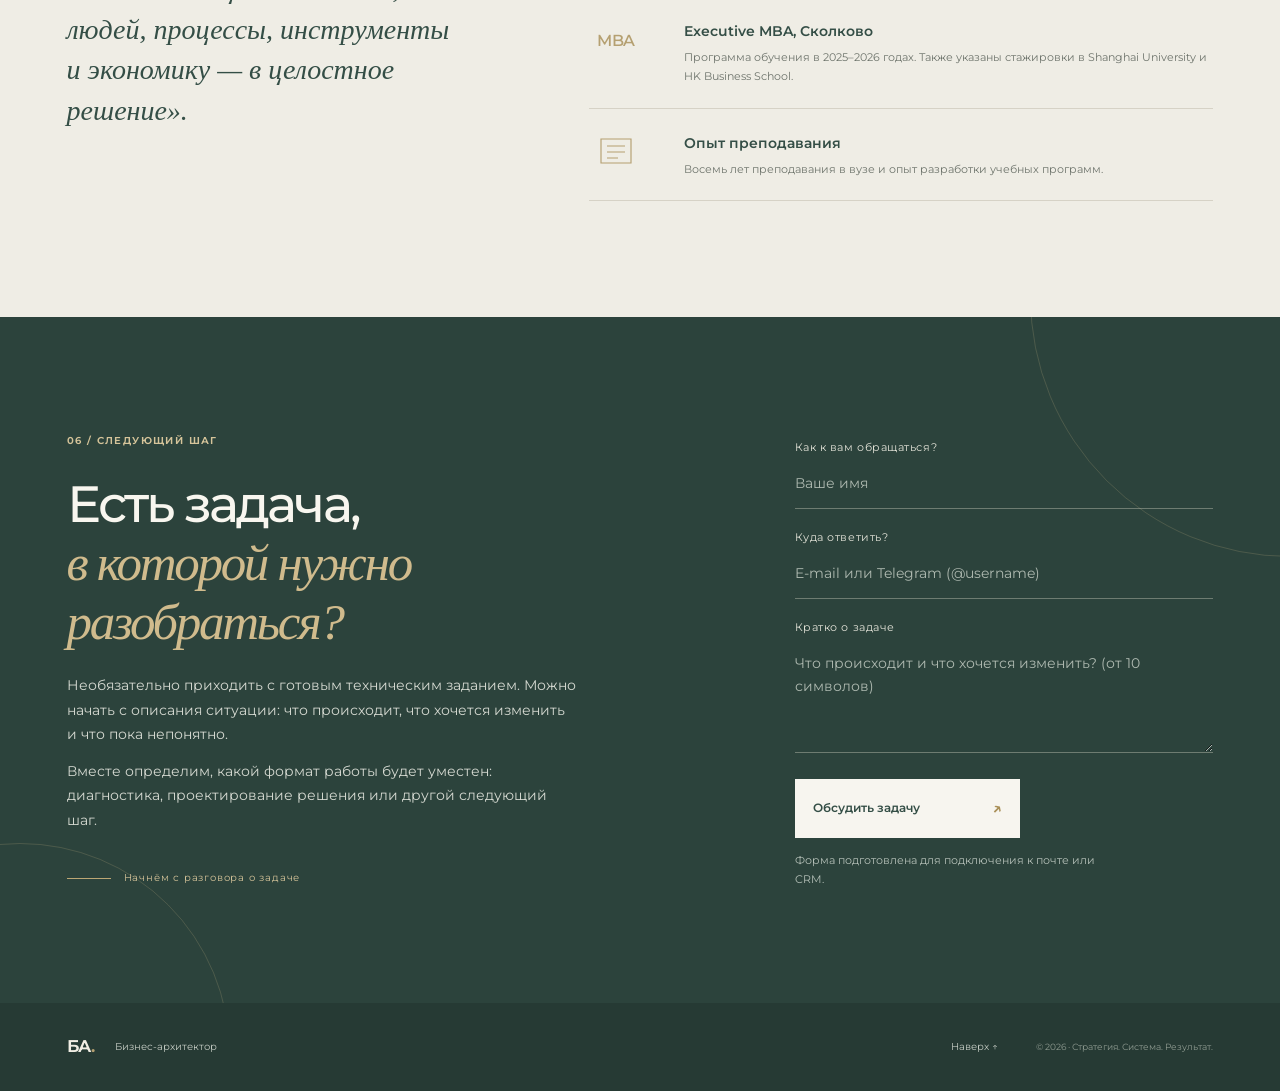
==== commit c26afc65: "Improve responsive layout and contact form" ====
--- a/index.html
+++ b/index.html
@@ -171,12 +171,22 @@
       <div class="contact-orbit orbit-left" aria-hidden="true"></div><div class="contact-orbit orbit-right" aria-hidden="true"></div>
       <div class="section-wrap contact-grid">
         <div class="contact-copy reveal"><p class="section-kicker">06 / Следующий шаг</p><h2>Есть задача,<br><em>в которой нужно разобраться?</em></h2><p>Необязательно приходить с готовым техническим заданием. Можно начать с описания ситуации: что происходит, что хочется изменить и что пока непонятно.</p><p>Вместе определим, какой формат работы будет уместен: диагностика, проектирование решения или другой следующий шаг.</p><div class="contact-signature"><span></span><small>Начнём с разговора о задаче</small></div></div>
-        <form class="contact-form reveal" id="contact-form">
-          <label for="name">Как к вам обращаться?</label><input id="name" name="name" autocomplete="name" placeholder="Ваше имя" required>
-          <label for="contact-way">Куда ответить?</label><input id="contact-way" name="contact" autocomplete="email" placeholder="E-mail или Telegram" required>
-          <label for="message">Кратко о задаче</label><textarea id="message" name="message" rows="4" placeholder="Что происходит и что хочется изменить?" required></textarea>
+        <form class="contact-form reveal" id="contact-form" novalidate>
+          <!-- Поля связаны с сообщениями ошибок через aria-describedby для доступности. -->
+          <label for="name">Как к вам обращаться?</label>
+          <input id="name" name="name" autocomplete="name" placeholder="Ваше имя" maxlength="80" required aria-describedby="name-error">
+          <small class="field-error" id="name-error" aria-live="polite"></small>
+
+          <label for="contact-way">Куда ответить?</label>
+          <input id="contact-way" name="contact" autocomplete="email" placeholder="E-mail или Telegram (@username)" maxlength="120" required aria-describedby="contact-error">
+          <small class="field-error" id="contact-error" aria-live="polite"></small>
+
+          <label for="message">Кратко о задаче</label>
+          <textarea id="message" name="message" rows="4" minlength="10" maxlength="2000" placeholder="Что происходит и что хочется изменить? (от 10 символов)" required aria-describedby="message-error"></textarea>
+          <small class="field-error" id="message-error" aria-live="polite"></small>
+
           <button class="button button-light" type="submit">Обсудить задачу <span>↗</span></button>
-          <p class="form-note" id="form-note" role="status">Форма подготовлена для подключения к почте или CRM.</p>
+          <p class="form-note" id="form-note" role="status" aria-live="polite">Форма подготовлена для подключения к почте или CRM.</p>
         </form>
       </div>
     </section>
--- a/styles.css
+++ b/styles.css
@@ -13,3 +13,257 @@
 @media(max-width:800px){.hero{display:flex;flex-direction:column;height:auto;max-height:none;min-height:0;overflow:hidden}.hero-portrait{height:44svh;min-height:300px;max-height:450px;flex:none}.hero-portrait>img{object-position:50% 42%}.portrait-line{height:220px;width:165px}.hero-panel{padding:22px var(--pad) 18px}.hero-header{min-height:26px}.wordmark{display:block;margin-right:auto}.menu-toggle{display:flex;flex-direction:column;gap:5px;order:3;border:0;background:transparent;padding:10px 0 10px 10px;cursor:pointer}.menu-toggle span{display:block;width:23px;height:1px;background:var(--green);transition:transform .2s}.menu-toggle[aria-expanded=true] span:first-child{transform:translateY(3px) rotate(45deg)}.menu-toggle[aria-expanded=true] span:last-child{transform:translateY(-3px) rotate(-45deg)}.top-nav{display:none;position:absolute;right:0;top:45px;background:var(--white);border:1px solid var(--line);padding:15px 18px;flex-direction:column;align-items:flex-start;gap:12px;box-shadow:0 12px 30px #252e2512}.top-nav.open{display:flex}.top-nav i{display:none}.top-nav a.active:after{bottom:-3px}.hero-content{padding:35px 0 0;margin:0}.eyebrow{font-size:25px}.hero h1{font-size:clamp(29px,6vw,43px);max-width:650px}.hero-description{font-size:15px;max-width:600px;margin:16px 0 21px}.hero-facts{grid-template-columns:repeat(4,minmax(0,1fr));padding:18px 0 19px;min-height:unset}.fact{font-size:10px;padding:0 11px;gap:7px}.experience strong{font-size:clamp(23px,4vw,30px)}.icon-circle{width:42px;height:42px}.hero-education{min-height:65px;gap:9px;padding:8px 0 0;font-size:10px}.hero-education svg{width:30px}.hero-bottom-line{height:19%;width:48%;opacity:.75}.section{padding:76px 0}.approach-grid,.process-layout,.about-grid{grid-template-columns:1fr;gap:35px}.section-intro h2{max-width:620px}.approach-copy{max-width:none}.situations{margin-top:28px}.section-heading{margin-bottom:35px}.service-grid{grid-template-columns:1fr}.service-card{padding:27px}.service-card h3{font-size:22px;max-width:420px}.service-card>p,.deliverable p{font-size:13px}.process-intro{position:static}.principle{margin-top:27px}.timeline-step{padding-bottom:28px}.cases-heading{display:block}.cases-heading .section-deck{margin-top:20px}.case{grid-template-columns:1fr;gap:26px;padding:34px 0}.case-aside{display:grid;grid-template-columns:1fr;max-width:520px}.org-visual,.learning-visual,.channels-visual{max-width:460px;margin-top:22px}.case-body h3{margin-bottom:23px}.case-metrics{max-width:460px}.case-part p,.case-result p{font-size:13px}.about-quote{margin-top:28px}.contact-grid{grid-template-columns:1fr;gap:42px}.contact-form{max-width:600px}.footer-inner{flex-wrap:wrap;gap:14px}.footer-inner>small{width:100%;margin:0}.back-top{margin-left:auto}}
 @media(max-width:480px){body{font-size:13px}.hero-portrait{height:38svh;min-height:270px;max-height:340px}.hero-panel{padding:18px 21px 14px}.hero-content{padding-top:29px}.eyebrow{font-size:23px}.hero h1{font-size:29px;line-height:1.2}.hero-description{font-size:13px;line-height:1.65;margin:14px 0 18px}.hero-facts{grid-template-columns:repeat(2,minmax(0,1fr));gap:0;padding:0;border-bottom:0}.fact{padding:17px 10px 17px 12px;border-top:1px solid var(--line);font-size:11px;min-height:103px}.fact:nth-child(odd){border-left:0;padding-left:0}.fact:first-child{border-top:1px solid var(--line)}.experience strong{font-size:30px}.icon-fact{display:grid;grid-template-columns:42px 1fr;align-items:center;column-gap:9px}.icon-circle{width:38px;height:38px;margin:0}.icon-circle svg{width:33px;height:33px}.icon-fact>span:last-child{align-self:center}.hero-education{font-size:9px;gap:7px;min-height:55px;padding-top:7px}.hero-education svg{width:25px;height:25px}.hero-education b{display:none}.hero-bottom-line{height:13%;width:48%;opacity:.55}.section{padding:62px 0}.section-wrap{width:calc(100% - 42px)}.section-kicker{margin-bottom:20px;font-size:9px}.section h2,.contact-section h2{font-size:31px}.approach-copy .lead{font-size:18px}.situation{grid-template-columns:27px 1fr;gap:10px}.situation p{font-size:12px}.section-heading{margin-bottom:28px}.section-deck{font-size:12px}.service-card{padding:23px 21px}.service-card h3{font-size:20px}.service-card>p,.deliverable p{font-size:12px}.pricing-note{line-height:1.7}.timeline:before{left:18px}.timeline-step{grid-template-columns:38px 1fr;gap:15px}.timeline-number{width:37px;height:37px;font-size:10px}.timeline-step h3{font-size:16px}.timeline-step p{font-size:12px}.principle p{font-size:17px}.case{padding:29px 0;gap:23px}.case-body h3{font-size:22px}.case-part p,.case-result p{font-size:12px}.case-result{padding:14px 15px}.case-tags span{font-size:8px}.org-visual{min-height:220px;padding-left:8px;padding-right:8px}.org-node{min-width:82px;padding:8px 8px;font-size:9px}.org-row{gap:8px}.case-metrics{gap:5px}.case-metrics strong{font-size:18px}.case-metrics span{font-size:8px}.channels-visual{height:230px}.channel-box{font-size:8px;padding:8px 4px}.about-grid{gap:25px}.about-quote{font-size:21px}.credential{grid-template-columns:61px 1fr;gap:13px;padding:18px 0}.credential-number{font-size:29px}.credential h3{font-size:13px}.credential p{font-size:10px}.contact-section{padding:65px 0}.contact-copy>p:not(.section-kicker){font-size:12px}.button-light{width:100%}.footer-inner{gap:11px}.footer-inner>span{font-size:9px}.footer-inner>small{font-size:8px}}
 @media(prefers-reduced-motion:reduce){html{scroll-behavior:auto}.reveal{opacity:1;transform:none;transition:none}*,*:before,*:after{animation-duration:.01ms!important;animation-iteration-count:1!important;transition-duration:.01ms!important}}
+
+/* === Доработки: единая ширина первого экрана, читаемость кейсов и удобная форма === */
+
+/* Первый экран использует тот же максимальный контейнер, что и остальные секции,
+   и не занимает всю высоту окна на больших экранах. */
+.hero {
+  width: min(var(--max), calc(100% - var(--pad) * 2));
+  height: clamp(620px, 86svh, 860px);
+  min-height: 620px;
+  max-height: 860px;
+  margin-inline: auto;
+}
+
+/* Схема распределения обращений: читаемые подписи и равномерные соединители. */
+.org-visual {
+  min-height: 250px;
+  padding: 28px 18px 20px;
+  gap: 0;
+}
+.org-node {
+  min-width: 104px;
+  padding: 11px 12px;
+  font-size: 11px;
+  line-height: 1.45;
+}
+.org-node.node-a {
+  min-width: 148px;
+  font-weight: 550;
+}
+.org-lines {
+  width: min(52%, 210px);
+  height: 27px;
+  margin-top: 13px;
+  border-top: 1px solid #c3b18a;
+}
+.org-lines::before {
+  top: -14px;
+  height: 14px;
+}
+.org-lines i {
+  height: 14px;
+}
+.org-row {
+  width: min(100%, 330px);
+  justify-content: center;
+  gap: clamp(8px, 2vw, 16px);
+}
+.org-row .org-node {
+  flex: 1 1 0;
+  min-width: 0;
+  max-width: 165px;
+}
+.org-visual > p {
+  max-width: 100%;
+  margin-top: 22px;
+  font-size: 9px;
+  line-height: 1.6;
+  letter-spacing: .025em;
+}
+
+/* Обложка кейса 02 остаётся по центру; орбиты и метрики не вылезают за контейнер. */
+.learning-visual {
+  min-height: 225px;
+  height: clamp(225px, 21vw, 270px);
+  isolation: isolate;
+}
+.learning-cover {
+  width: clamp(145px, 13vw, 170px);
+  height: 174px;
+  padding: 19px 15px;
+}
+.learning-cover > span {
+  font-size: 25px;
+}
+.learning-cover small {
+  font-size: 8px;
+  line-height: 1.55;
+  letter-spacing: .09em;
+}
+.learning-orbit {
+  max-width: 86%;
+}
+.case-metrics {
+  gap: clamp(7px, 1vw, 12px);
+}
+.case-metrics > div {
+  min-width: 0;
+}
+.case-metrics strong {
+  font-size: clamp(20px, 1.8vw, 24px);
+}
+.case-metrics span {
+  font-size: 10px;
+  line-height: 1.55;
+}
+
+/* Чуть увеличиваем второстепенный текст, не меняя размеры основных блоков. */
+.case-tags span {
+  font-size: 10px;
+  line-height: 1.5;
+}
+.case-part h4,
+.case-result > span {
+  font-size: 11px;
+  line-height: 1.5;
+}
+.case-part p,
+.case-result p {
+  font-size: 13px;
+  line-height: 1.75;
+}
+.case-footnote {
+  font-size: 11px;
+  line-height: 1.6;
+}
+.contact-copy > p:not(.section-kicker) {
+  font-size: 14px;
+  line-height: 1.75;
+}
+.contact-form label {
+  font-size: 11px;
+  line-height: 1.5;
+}
+.contact-form input,
+.contact-form textarea {
+  font-size: 14px;
+  line-height: 1.6;
+}
+.form-note {
+  font-size: 11px;
+  line-height: 1.65;
+}
+
+/* Поле описания задачи имеет ограниченную высоту: его нельзя схлопнуть
+   ниже удобного размера или растянуть на весь экран. Длинный текст прокручивается внутри. */
+.contact-form textarea {
+  box-sizing: border-box;
+  width: 100%;
+  min-width: 0;
+  min-height: 112px;
+  max-height: 190px;
+  height: 112px;
+  resize: vertical;
+  overflow-y: auto;
+  overflow-wrap: anywhere;
+}
+
+/* Валидация: заметный, но спокойный маркер ошибки и текст рядом с полем. */
+.contact-form .field-error {
+  display: block;
+  min-height: 0;
+  margin: -13px 0 15px;
+  color: #f0c8ba;
+  font-size: 11px;
+  line-height: 1.5;
+}
+.contact-form .field-error:empty {
+  display: none;
+}
+.contact-form input.has-error,
+.contact-form textarea.has-error {
+  border-bottom-color: #e5a895;
+}
+.contact-form input:focus-visible,
+.contact-form textarea:focus-visible {
+  outline: 2px solid rgba(208, 187, 141, .75);
+  outline-offset: 3px;
+}
+
+@media (max-width: 800px) {
+  /* Мобильный экран совпадает по ширине с контентной колонкой остальных секций. */
+  .hero {
+    width: min(var(--max), calc(100% - var(--pad) * 2));
+    height: auto;
+    min-height: 0;
+    max-height: none;
+  }
+  .org-visual,
+  .learning-visual {
+    max-width: 100%;
+  }
+  .org-visual {
+    min-height: 235px;
+  }
+  .case-tags span {
+    font-size: 10px;
+  }
+  .case-part p,
+  .case-result p {
+    font-size: 13px;
+  }
+  .contact-form textarea {
+    min-height: 112px;
+    max-height: 190px;
+  }
+}
+
+@media (max-width: 480px) {
+  .hero {
+    width: calc(100% - 42px);
+  }
+  .hero-portrait {
+    height: 38svh;
+    min-height: 270px;
+    max-height: 340px;
+  }
+  .org-visual {
+    min-height: 220px;
+    padding: 22px 9px 16px;
+  }
+  .org-node {
+    min-width: 0;
+    padding: 9px 7px;
+    font-size: 10px;
+  }
+  .org-node.node-a {
+    min-width: 130px;
+  }
+  .org-lines {
+    width: 52%;
+    height: 23px;
+    margin-top: 12px;
+  }
+  .org-lines i {
+    height: 12px;
+  }
+  .org-row {
+    gap: 8px;
+  }
+  .org-visual > p {
+    margin-top: 19px;
+    font-size: 9px;
+  }
+  .learning-visual {
+    height: 225px;
+  }
+  .learning-cover {
+    width: 145px;
+    height: 168px;
+  }
+  .case-metrics strong {
+    font-size: 19px;
+  }
+  .case-metrics span {
+    font-size: 9px;
+  }
+  .case-tags span {
+    font-size: 9px;
+  }
+  .contact-form textarea {
+    min-height: 112px;
+    max-height: 180px;
+  }
+}
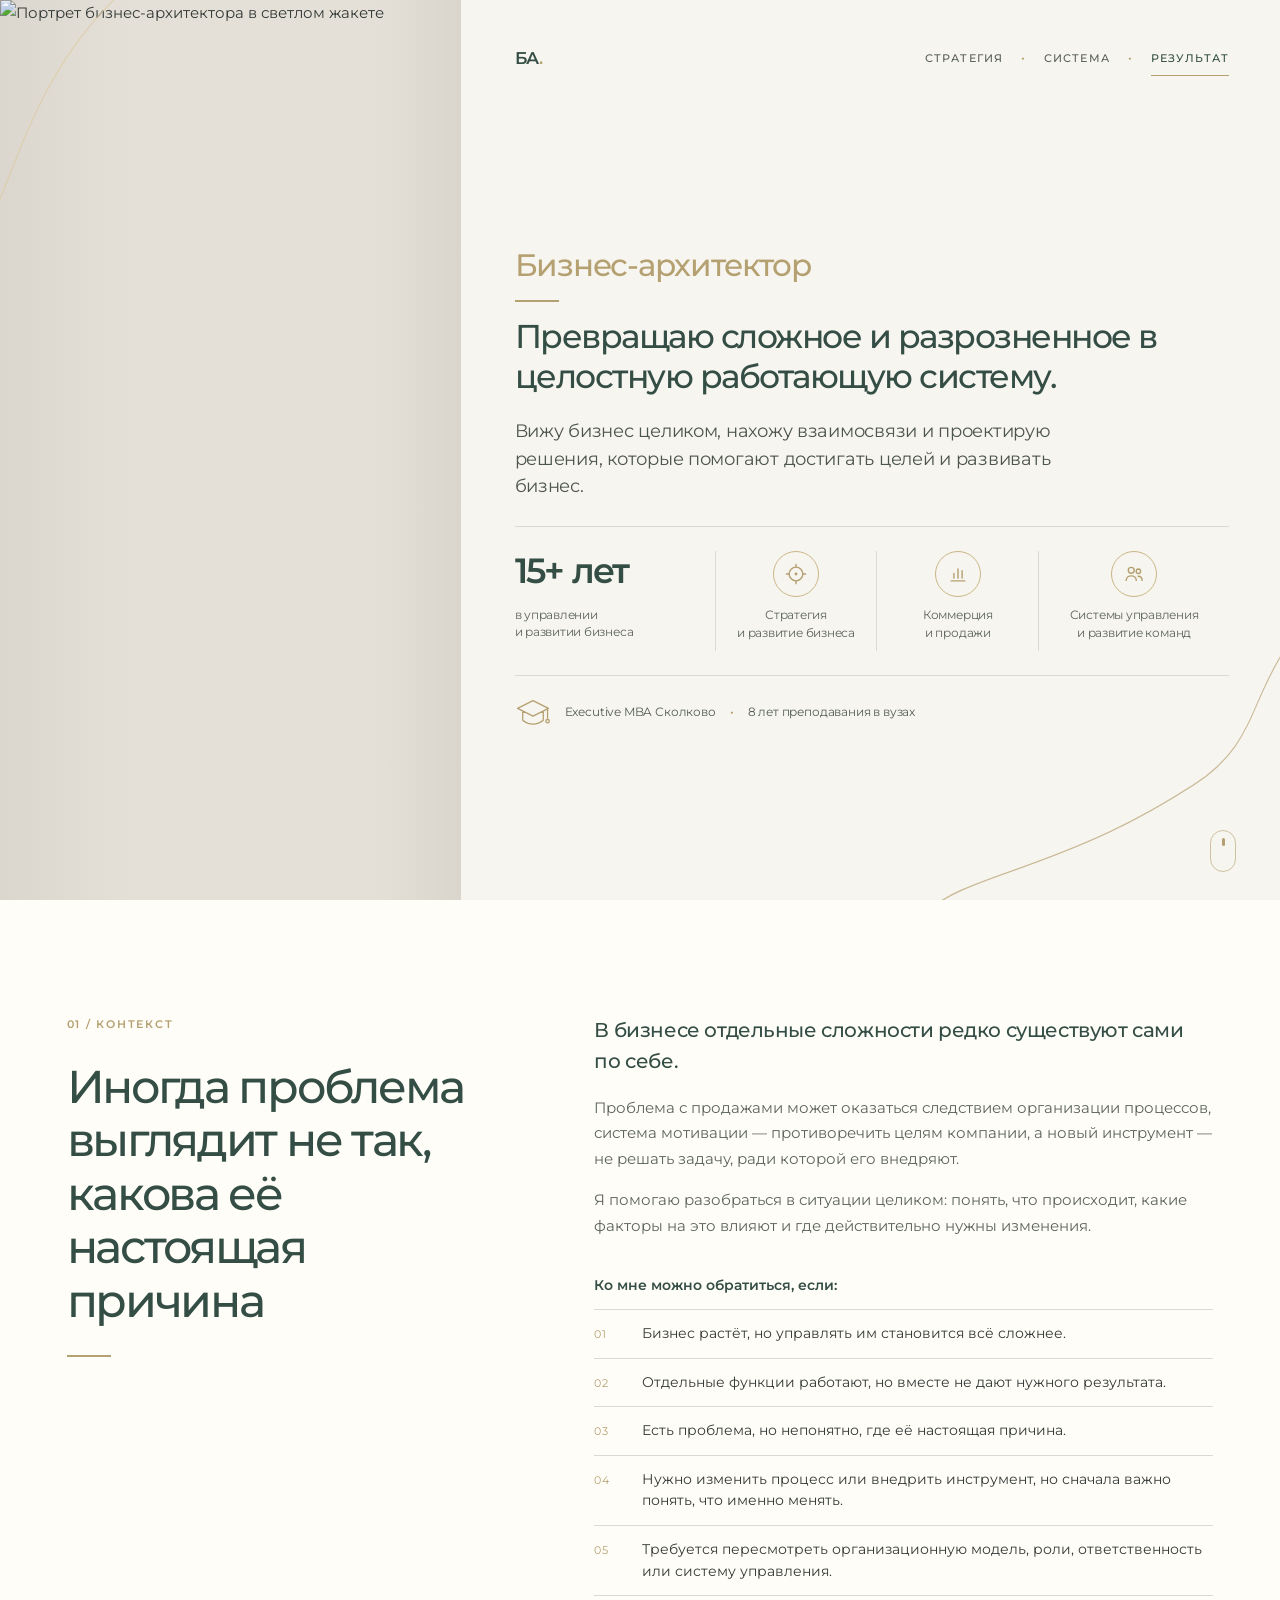
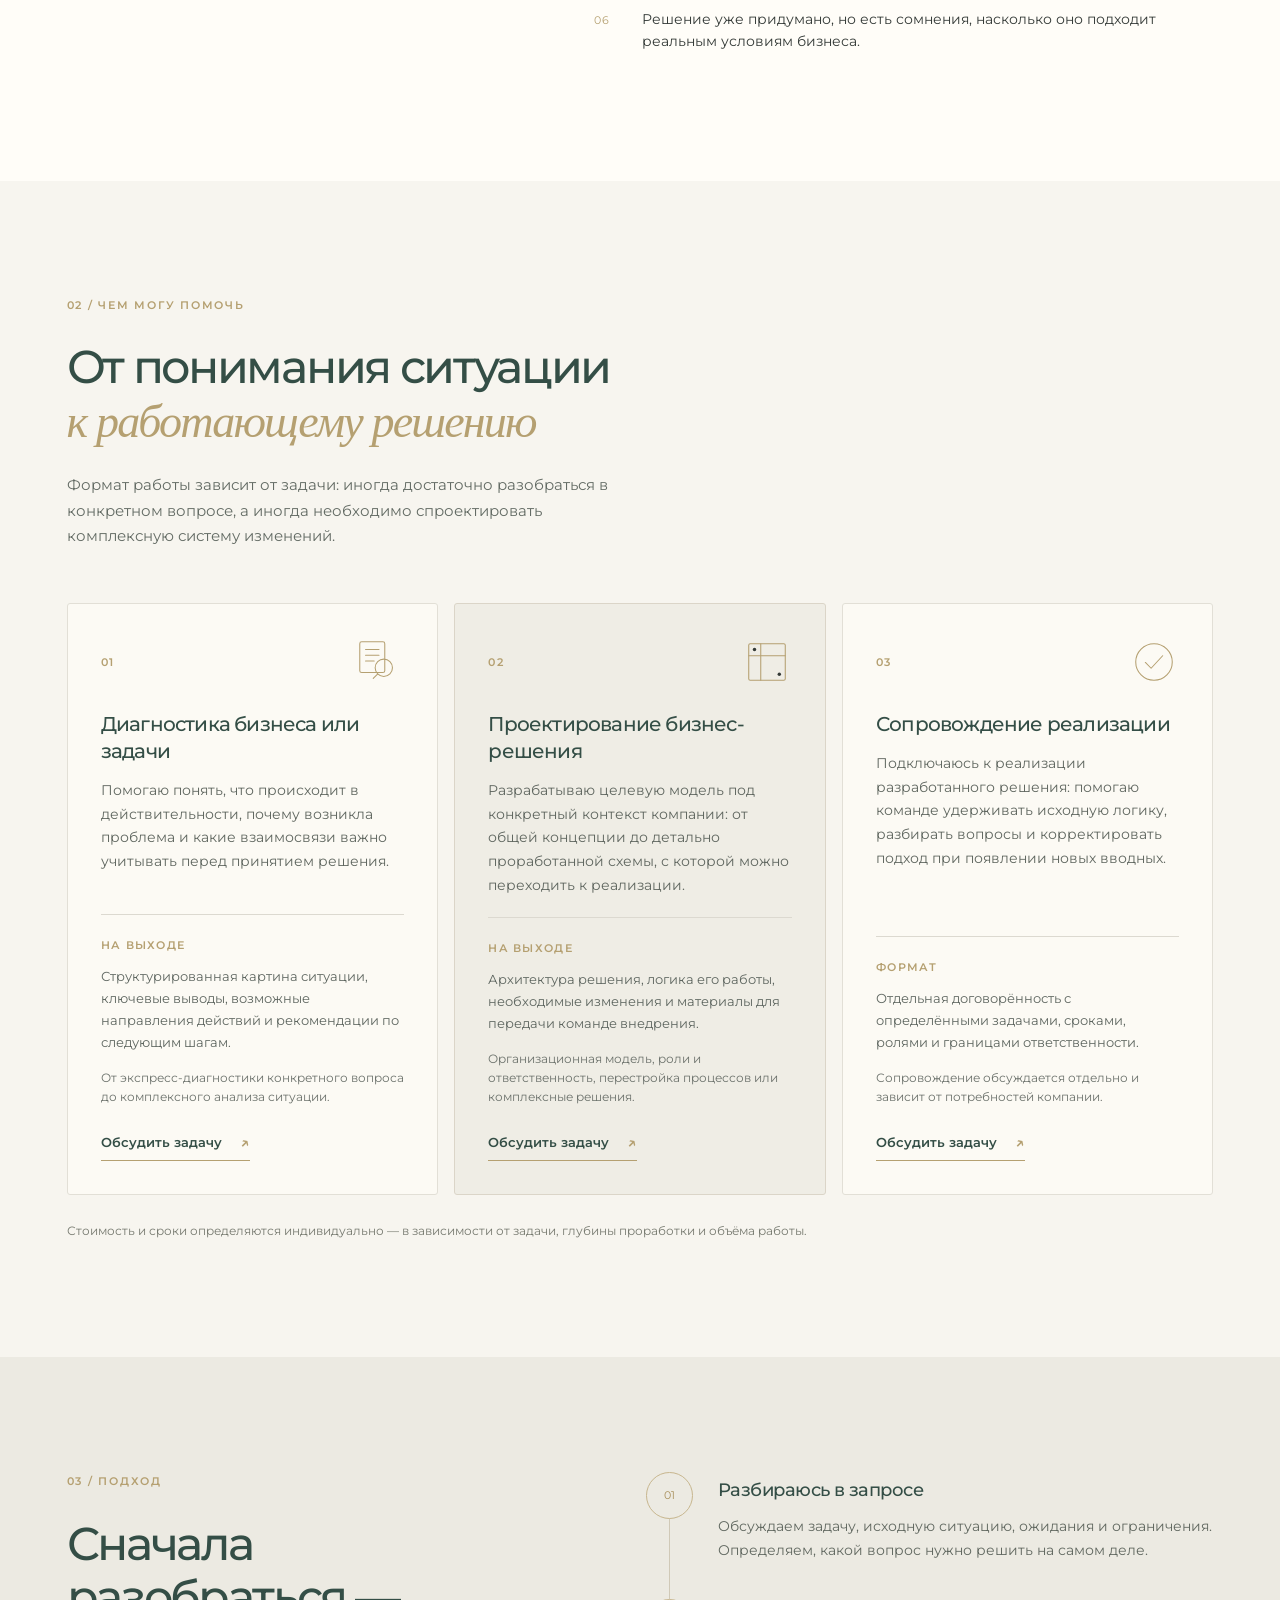
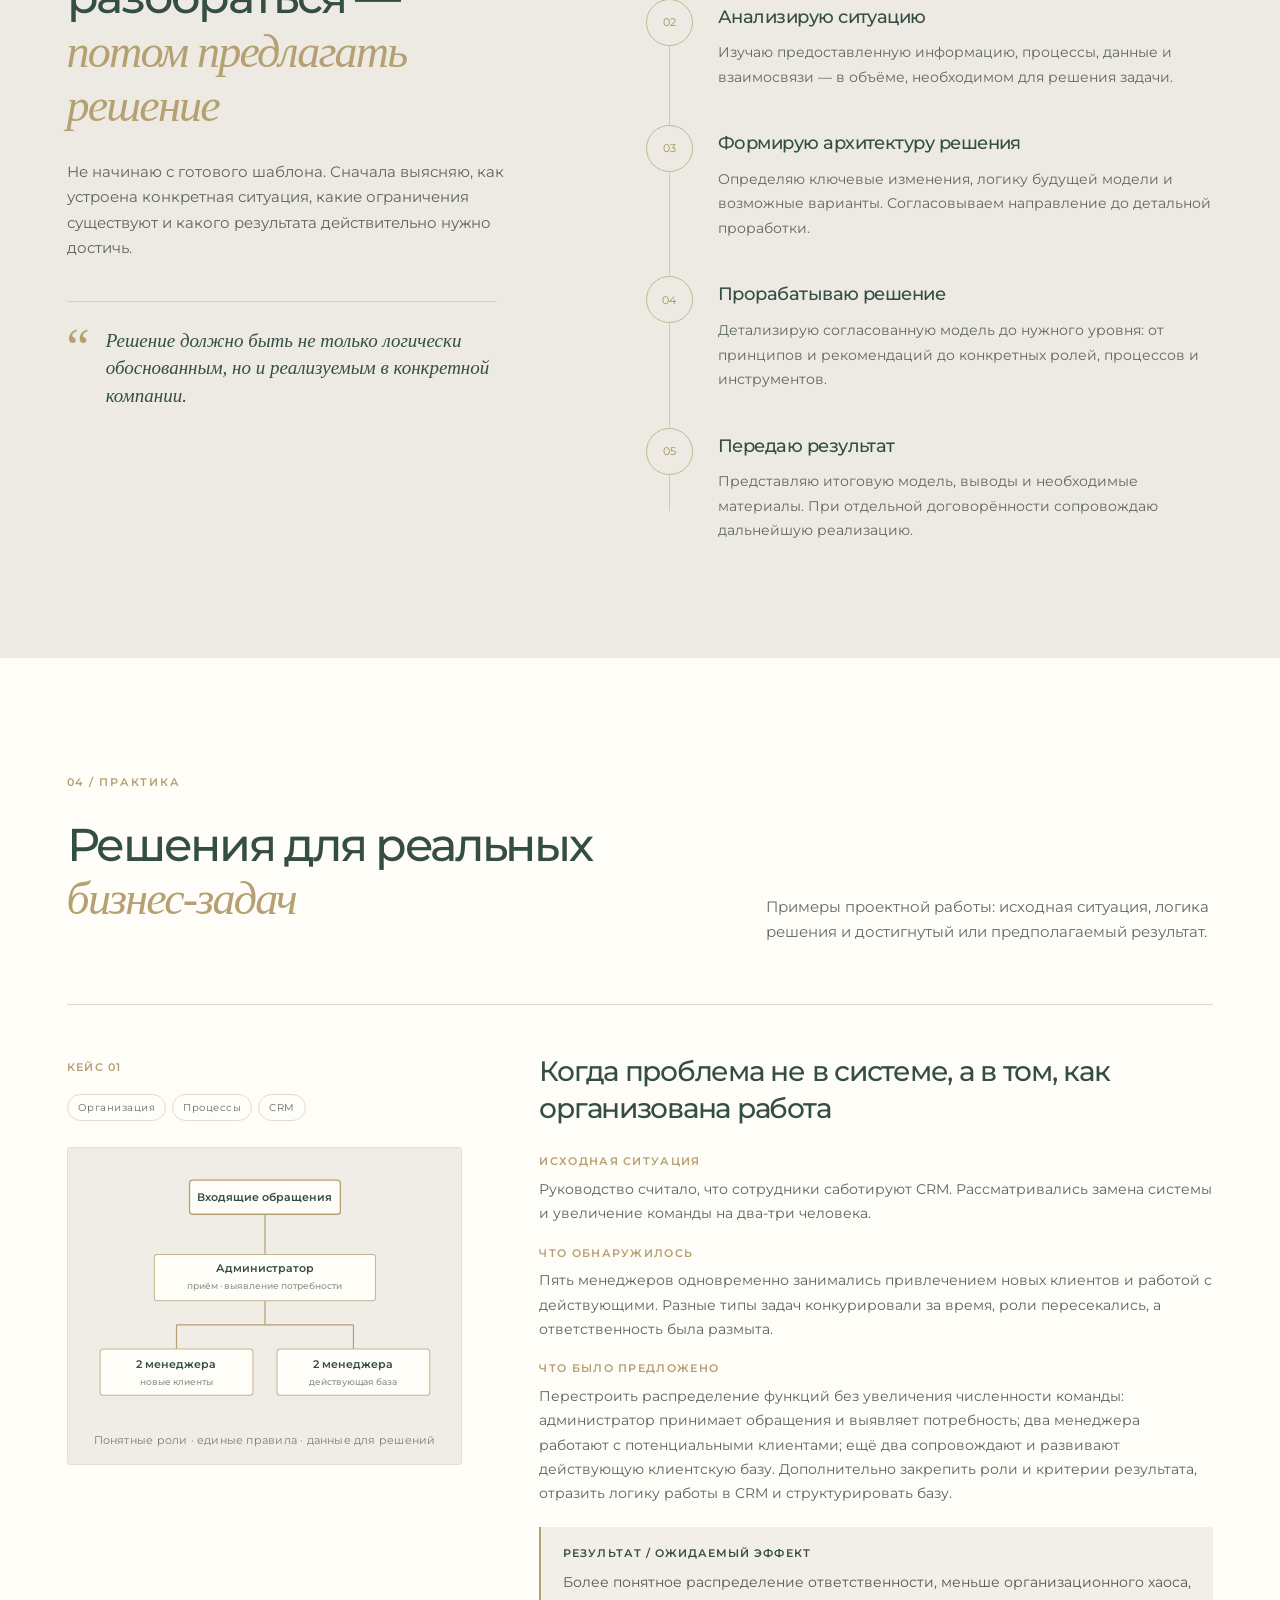
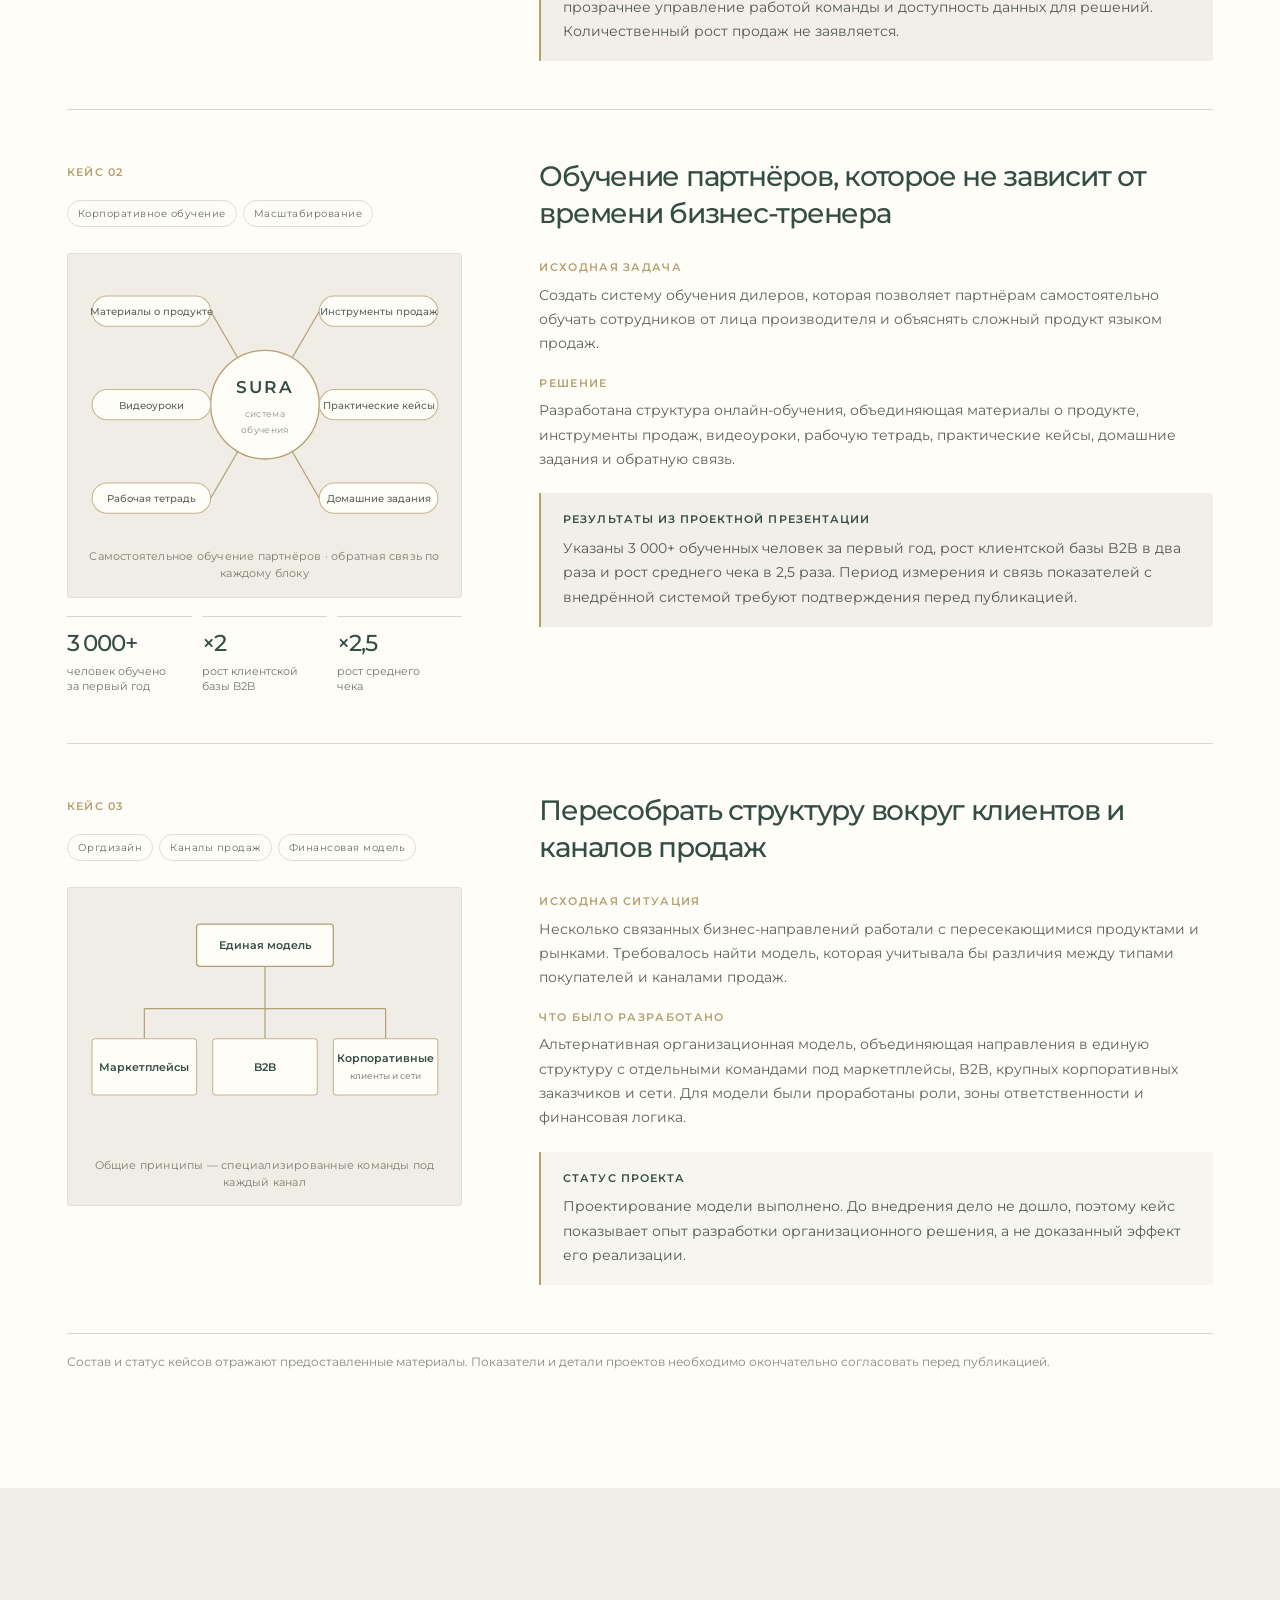
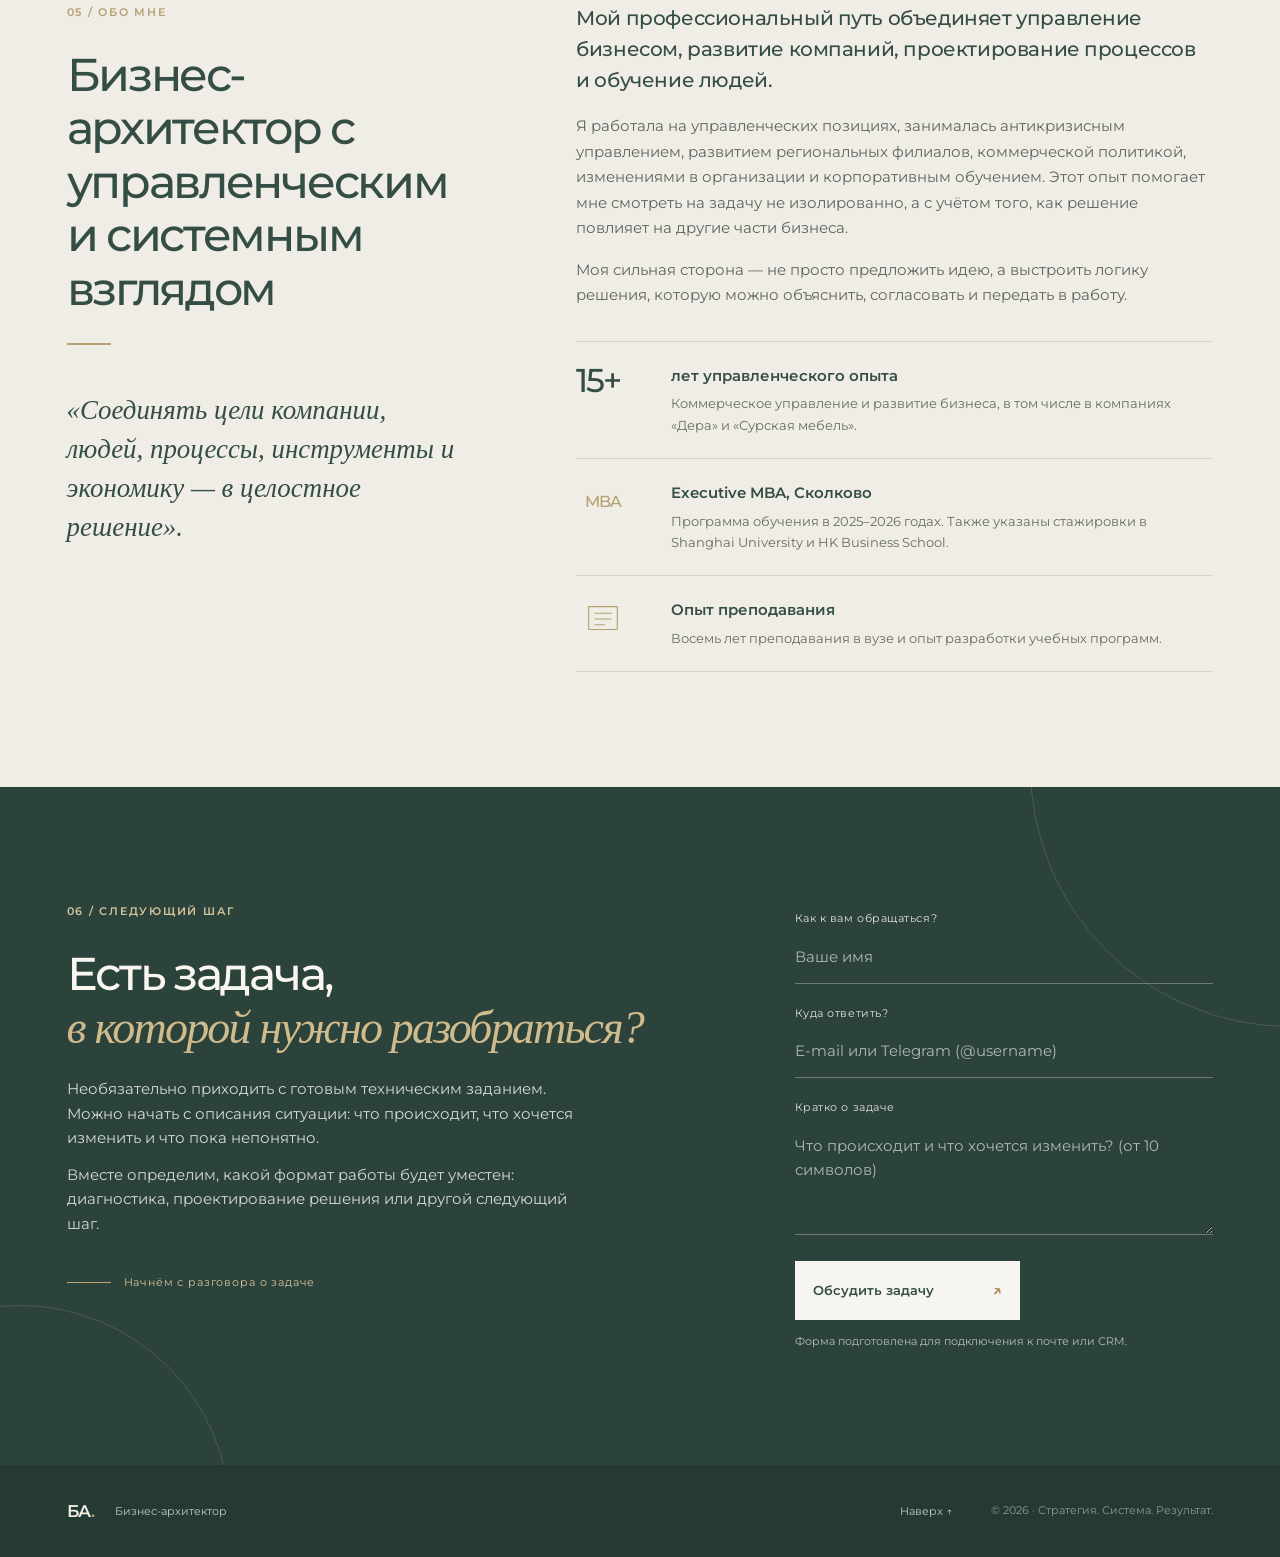
==== commit d3311913: "Add files via upload" ====
--- a/index.html
+++ b/index.html
@@ -4,34 +4,44 @@
   <meta charset="utf-8">
   <meta name="viewport" content="width=device-width, initial-scale=1">
   <meta name="theme-color" content="#f7f5ef">
+  <title>Бизнес-архитектор — стратегия, система, результат</title>
   <meta name="description" content="Бизнес-архитектор. Диагностика бизнеса, проектирование организационных моделей и сопровождение реализации решений.">
-  <title>Бизнес-архитектор — стратегия, система, результат</title>
+  <meta property="og:type" content="website">
+  <meta property="og:title" content="Бизнес-архитектор — стратегия, система, результат">
+  <meta property="og:description" content="Превращаю сложное и разрозненное в целостную работающую систему: диагностика, проектирование решений, сопровождение реализации.">
+  <meta property="og:locale" content="ru_RU">
+  <meta property="og:image" content="assets/portrait-wide.jpg">
+  <link rel="icon" href="data:image/svg+xml,%3Csvg xmlns='http://www.w3.org/2000/svg' viewBox='0 0 64 64'%3E%3Crect width='64' height='64' rx='12' fill='%23344e46'/%3E%3Ctext x='32' y='42' font-family='Georgia,serif' font-size='30' fill='%23b5a071' text-anchor='middle'%3E%D0%91%D0%90.%3C/text%3E%3C/svg%3E">
   <link rel="preconnect" href="https://fonts.googleapis.com">
   <link rel="preconnect" href="https://fonts.gstatic.com" crossorigin>
-  <link href="https://fonts.googleapis.com/css2?family=Montserrat:wght@400;450;500;550;600;650;700&display=swap" rel="stylesheet">
+  <link href="https://fonts.googleapis.com/css2?family=Montserrat:wght@400;500;600;700&display=swap" rel="stylesheet">
   <link rel="stylesheet" href="styles.css">
 </head>
 <body>
   <main>
+    <!-- ============ ГЛАВНЫЙ ЭКРАН ============ -->
     <section class="hero" id="top" aria-labelledby="hero-title">
       <div class="hero-portrait">
-        <img src="assets/portrait.jpg" alt="Портрет бизнес-архитектора в светлом жакете" fetchpriority="high">
+        <picture>
+          <source media="(max-width: 800px)" srcset="assets/portrait-wide.jpg">
+          <img src="assets/portrait-tall.jpg" alt="Портрет бизнес-архитектора в светлом жакете" width="595" height="1081" fetchpriority="high" decoding="async">
+        </picture>
         <svg class="portrait-line" viewBox="0 0 250 300" aria-hidden="true"><path d="M-35 300 C 25 220, 30 85, 155 -25" /></svg>
       </div>
       <div class="hero-panel">
         <header class="hero-header">
           <a class="wordmark" href="#top" aria-label="На главную">БА<span>.</span></a>
+          <nav class="top-nav" id="main-nav" aria-label="Основная навигация">
+            <a class="active" data-spy="approach" href="#approach">Стратегия</a><i>•</i>
+            <a data-spy="services" href="#services">Система</a><i>•</i>
+            <a data-spy="cases" href="#cases">Результат</a>
+          </nav>
           <button class="menu-toggle" type="button" aria-label="Открыть меню" aria-expanded="false" aria-controls="main-nav"><span></span><span></span></button>
-          <nav class="top-nav" id="main-nav" aria-label="Основная навигация">
-            <a class="active" href="#approach">Стратегия</a><i>•</i>
-            <a href="#services">Система</a><i>•</i>
-            <a href="#cases">Результат</a>
-          </nav>
         </header>
         <div class="hero-content">
           <p class="eyebrow">Бизнес-архитектор</p>
-          <span class="gold-rule"></span>
-          <h1 id="hero-title">Превращаю сложное и разрозненное в целостную работающую систему.</h1>
+          <span class="gold-rule" aria-hidden="true"></span>
+          <h1 id="hero-title">Превращаю сложное и разрозненное&nbsp;в целостную работающую систему.</h1>
           <p class="hero-description">Вижу бизнес целиком, нахожу взаимосвязи и проектирую решения, которые помогают достигать целей и развивать бизнес.</p>
           <div class="hero-facts" aria-label="Опыт и специализация">
             <div class="experience fact">
@@ -39,31 +49,35 @@
               <span>в управлении<br>и развитии бизнеса</span>
             </div>
             <div class="fact icon-fact">
-              <span class="icon-circle" aria-hidden="true"><svg viewBox="0 0 48 48"><circle cx="24" cy="24" r="19"/><circle cx="24" cy="24" r="13"/><path d="m19 29 5-14 5 14-5-3zM24 8v4M24 36v4M8 24h4M36 24h4"/></svg></span>
+              <span class="icon-circle" aria-hidden="true"><svg viewBox="0 0 24 24"><circle cx="12" cy="12" r="7.5"/><circle cx="12" cy="12" r="1.6" fill="currentColor" stroke="none"/><path d="M12 1.5v3M12 19.5v3M1.5 12h3M19.5 12h3"/></svg></span>
               <span>Стратегия<br>и развитие бизнеса</span>
             </div>
             <div class="fact icon-fact">
-              <span class="icon-circle" aria-hidden="true"><svg viewBox="0 0 48 48"><circle cx="24" cy="24" r="19"/><path d="M12 33h6V25h-6zM22 33h6V19h-6zM32 33h5V13h-5zM12 17l8-5 7 4 9-8M31 8h5v5"/></svg></span>
+              <span class="icon-circle" aria-hidden="true"><svg viewBox="0 0 24 24"><path d="M4.5 19.5h15"/><path d="M7.5 16.5v-5M12 16.5V6.5M16.5 16.5v-8"/></svg></span>
               <span>Коммерция<br>и продажи</span>
             </div>
             <div class="fact icon-fact">
-              <span class="icon-circle" aria-hidden="true"><svg viewBox="0 0 48 48"><circle cx="24" cy="24" r="19"/><circle cx="24" cy="18" r="5"/><circle cx="13" cy="20" r="3.5"/><circle cx="35" cy="20" r="3.5"/><path d="M14 34v-3c0-5 4-8 10-8s10 3 10 8v3M6.5 32v-2c0-3 2-5 5-5M41.5 32v-2c0-3-2-5-5-5"/></svg></span>
+              <span class="icon-circle" aria-hidden="true"><svg viewBox="0 0 24 24"><circle cx="9" cy="8" r="3.2"/><path d="M3.5 19c0-3 2.5-5 5.5-5s5.5 2 5.5 5"/><circle cx="16.8" cy="9" r="2.4"/><path d="M16.5 14.5c2.6 0 4.3 1.7 4.3 4.5"/></svg></span>
               <span>Системы управления<br>и развитие команд</span>
             </div>
           </div>
-          <div class="hero-education"><svg viewBox="0 0 42 36" aria-hidden="true"><path d="m3 12 18-9 18 9-18 9zM9 16v10c7 6 17 6 24 0V16M38 13v11"/><circle cx="38" cy="27" r="2"/></svg><span>Executive MBA Сколково</span><b>•</b><span>8 лет преподавания в вузах</span></div>
+          <div class="hero-education">
+            <svg viewBox="0 0 42 36" aria-hidden="true"><path d="m3 12 18-9 18 9-18 9zM9 16v10c7 6 17 6 24 0V16M38 13v11"/><circle cx="38" cy="27" r="2"/></svg>
+            <span>Executive MBA Сколково</span><b>•</b><span>8 лет преподавания в вузах</span>
+          </div>
         </div>
         <svg class="hero-bottom-line" viewBox="0 0 470 250" preserveAspectRatio="none" aria-hidden="true"><path d="M470 20 C 425 70, 430 105, 350 140 S 205 195, 100 220 S 20 245, -10 252"/></svg>
       </div>
       <a class="scroll-cue" href="#approach" aria-label="Прокрутить к следующему разделу"><span></span></a>
     </section>
 
+    <!-- ============ 01 / КОНТЕКСТ ============ -->
     <section class="section approach" id="approach">
       <div class="section-wrap approach-grid">
         <div class="section-intro reveal">
           <p class="section-kicker">01 / Контекст</p>
           <h2>Иногда проблема выглядит не так, какова её настоящая причина</h2>
-          <span class="gold-rule"></span>
+          <span class="gold-rule" aria-hidden="true"></span>
         </div>
         <div class="approach-copy reveal">
           <p class="lead">В бизнесе отдельные сложности редко существуют сами по себе.</p>
@@ -82,6 +96,7 @@
       </div>
     </section>
 
+    <!-- ============ 02 / УСЛУГИ ============ -->
     <section class="section services" id="services">
       <div class="section-wrap">
         <div class="section-heading reveal">
@@ -91,7 +106,10 @@
         </div>
         <div class="service-grid">
           <article class="service-card reveal">
-            <div class="card-top"><span class="card-number">01</span><svg viewBox="0 0 52 52" aria-hidden="true"><circle cx="26" cy="26" r="20"/><path d="M16 32 23 17l13-5-5 13-15 7zM23 17l8 8M13 39l5-5M35 12l5-5"/></svg></div>
+            <div class="card-top">
+              <span class="card-number">01</span>
+              <svg viewBox="0 0 52 52" aria-hidden="true"><rect x="6" y="5" width="26" height="32" rx="2"/><path d="M12 13h14M12 19h14M12 25h9"/><circle cx="31" cy="32" r="9"/><path d="m24.5 38.5-4.5 4.5"/></svg>
+            </div>
             <h3>Диагностика бизнеса или задачи</h3>
             <p>Помогаю понять, что происходит в действительности, почему возникла проблема и какие взаимосвязи важно учитывать перед принятием решения.</p>
             <div class="deliverable"><span>На выходе</span><p>Структурированная картина ситуации, ключевые выводы, возможные направления действий и рекомендации по следующим шагам.</p></div>
@@ -99,7 +117,10 @@
             <a class="text-link" href="#contact">Обсудить задачу <span>↗</span></a>
           </article>
           <article class="service-card featured reveal">
-            <div class="card-top"><span class="card-number">02</span><svg viewBox="0 0 52 52" aria-hidden="true"><circle cx="26" cy="26" r="20"/><rect x="15" y="15" width="22" height="22" rx="1"/><path d="M15 22h22M22 22v15M30 22v7h7M20 15v-5M32 15v-5M20 37v5M32 37v5"/></svg></div>
+            <div class="card-top">
+              <span class="card-number">02</span>
+              <svg viewBox="0 0 52 52" aria-hidden="true"><rect x="7" y="7" width="38" height="38" rx="1.5"/><path d="M7 19.5h38M19.5 7v38"/><circle cx="13" cy="13" r="1.8" fill="currentColor" stroke="none"/><circle cx="38.8" cy="38.8" r="1.8" fill="currentColor" stroke="none"/></svg>
+            </div>
             <h3>Проектирование бизнес-решения</h3>
             <p>Разрабатываю целевую модель под конкретный контекст компании: от общей концепции до детально проработанной схемы, с которой можно переходить к реализации.</p>
             <div class="deliverable"><span>На выходе</span><p>Архитектура решения, логика его работы, необходимые изменения и материалы для передачи команде внедрения.</p></div>
@@ -107,7 +128,10 @@
             <a class="text-link" href="#contact">Обсудить задачу <span>↗</span></a>
           </article>
           <article class="service-card reveal">
-            <div class="card-top"><span class="card-number">03</span><svg viewBox="0 0 52 52" aria-hidden="true"><circle cx="26" cy="26" r="20"/><path d="M15 27l7 7 15-17M27 12h10v10"/></svg></div>
+            <div class="card-top">
+              <span class="card-number">03</span>
+              <svg viewBox="0 0 52 52" aria-hidden="true"><circle cx="26" cy="26" r="19"/><path d="m17 26.5 6 6 12-13"/></svg>
+            </div>
             <h3>Сопровождение реализации</h3>
             <p>Подключаюсь к реализации разработанного решения: помогаю команде удерживать исходную логику, разбирать вопросы и корректировать подход при появлении новых вводных.</p>
             <div class="deliverable"><span>Формат</span><p>Отдельная договорённость с определёнными задачами, сроками, ролями и границами ответственности.</p></div>
@@ -119,13 +143,14 @@
       </div>
     </section>
 
+    <!-- ============ 03 / ПОДХОД ============ -->
     <section class="section process" id="process">
       <div class="section-wrap process-layout">
         <div class="process-intro reveal">
           <p class="section-kicker">03 / Подход</p>
           <h2>Сначала разобраться —<br><em>потом предлагать решение</em></h2>
           <p>Не начинаю с готового шаблона. Сначала выясняю, как устроена конкретная ситуация, какие ограничения существуют и какого результата действительно нужно достичь.</p>
-          <div class="principle"><span class="principle-mark">“</span><p>Решение должно быть не только логически обоснованным, но и реализуемым в конкретной компании.</p></div>
+          <div class="principle"><span class="principle-mark" aria-hidden="true">“</span><p>Решение должно быть не только логически обоснованным, но и реализуемым в конкретной компании.</p></div>
         </div>
         <div class="timeline reveal">
           <article class="timeline-step"><span class="timeline-number">01</span><div><h3>Разбираюсь в запросе</h3><p>Обсуждаем задачу, исходную ситуацию, ожидания и ограничения. Определяем, какой вопрос нужно решить на самом деле.</p></div></article>
@@ -137,6 +162,7 @@
       </div>
     </section>
 
+    <!-- ============ 04 / ПРАКТИКА ============ -->
     <section class="section cases" id="cases">
       <div class="section-wrap">
         <div class="section-heading cases-heading reveal">
@@ -144,35 +170,193 @@
           <h2>Решения для реальных<br><em>бизнес-задач</em></h2>
           <p class="section-deck">Примеры проектной работы: исходная ситуация, логика решения и достигнутый или предполагаемый результат.</p>
         </div>
+
         <article class="case case-one reveal">
-          <div class="case-aside"><span class="case-index">Кейс 01</span><div class="case-tags"><span>Организация</span><span>Процессы</span><span>CRM</span></div><div class="case-visual org-visual" aria-hidden="true"><div class="org-node node-a">Входящие<br>обращения</div><div class="org-lines"><i></i><i></i></div><div class="org-row"><div class="org-node">Новые<br>клиенты</div><div class="org-node">Действующая<br>база</div></div><p>Понятные роли · единые правила · данные для решений</p></div></div>
-          <div class="case-body"><h3>Когда проблема не в системе, а в том, как организована работа</h3><div class="case-part"><h4>Исходная ситуация</h4><p>Руководство считало, что сотрудники саботируют CRM. Рассматривались замена системы и увеличение команды на два-три человека.</p></div><div class="case-part"><h4>Что обнаружилось</h4><p>Пять менеджеров одновременно занимались привлечением новых клиентов и работой с действующими. Разные типы задач конкурировали за время, роли пересекались, а ответственность была размыта.</p></div><div class="case-part"><h4>Что было предложено</h4><p>Перестроить распределение функций без увеличения численности команды: администратор принимает обращения и выявляет потребность; два менеджера работают с потенциальными клиентами; ещё два сопровождают и развивают действующую клиентскую базу. Дополнительно закрепить роли и критерии результата, отразить логику работы в CRM и структурировать базу.</p></div><div class="case-result"><span>Результат / ожидаемый эффект</span><p>Более понятное распределение ответственности, меньше организационного хаоса, прозрачнее управление работой команды и доступность данных для решений. Количественный рост продаж не заявляется.</p></div></div>
+          <div class="case-aside">
+            <span class="case-index">Кейс 01</span>
+            <div class="case-tags"><span>Организация</span><span>Процессы</span><span>CRM</span></div>
+            <div class="case-visual" aria-hidden="true">
+              <svg class="dgm" viewBox="0 0 360 250" role="img">
+                <g class="dgm-lines">
+                  <path d="M180 46v40"/>
+                  <path d="M180 132v24M92 156h176M92 156v24M268 156v24"/>
+                </g>
+                <g class="dgm-box dgm-box-accent">
+                  <rect x="105" y="12" width="150" height="34" rx="3"/>
+                  <text x="180" y="33" text-anchor="middle">Входящие обращения</text>
+                </g>
+                <g class="dgm-box">
+                  <rect x="70" y="86" width="220" height="46" rx="3"/>
+                  <text x="180" y="103" text-anchor="middle" class="dgm-strong">Администратор</text>
+                  <text x="180" y="120" text-anchor="middle" class="dgm-sub">приём · выявление потребности</text>
+                </g>
+                <g class="dgm-box">
+                  <rect x="16" y="180" width="152" height="46" rx="3"/>
+                  <text x="92" y="199" text-anchor="middle" class="dgm-strong">2 менеджера</text>
+                  <text x="92" y="216" text-anchor="middle" class="dgm-sub">новые клиенты</text>
+                </g>
+                <g class="dgm-box">
+                  <rect x="192" y="180" width="152" height="46" rx="3"/>
+                  <text x="268" y="199" text-anchor="middle" class="dgm-strong">2 менеджера</text>
+                  <text x="268" y="216" text-anchor="middle" class="dgm-sub">действующая база</text>
+                </g>
+              </svg>
+              <p>Понятные роли · единые правила · данные для решений</p>
+            </div>
+          </div>
+          <div class="case-body">
+            <h3>Когда проблема не в системе, а в том, как организована работа</h3>
+            <div class="case-part"><h4>Исходная ситуация</h4><p>Руководство считало, что сотрудники саботируют CRM. Рассматривались замена системы и увеличение команды на два-три человека.</p></div>
+            <div class="case-part"><h4>Что обнаружилось</h4><p>Пять менеджеров одновременно занимались привлечением новых клиентов и работой с действующими. Разные типы задач конкурировали за время, роли пересекались, а ответственность была размыта.</p></div>
+            <div class="case-part"><h4>Что было предложено</h4><p>Перестроить распределение функций без увеличения численности команды: администратор принимает обращения и выявляет потребность; два менеджера работают с потенциальными клиентами; ещё два сопровождают и развивают действующую клиентскую базу. Дополнительно закрепить роли и критерии результата, отразить логику работы в CRM и структурировать базу.</p></div>
+            <div class="case-result"><span>Результат / ожидаемый эффект</span><p>Более понятное распределение ответственности, меньше организационного хаоса, прозрачнее управление работой команды и доступность данных для решений. Количественный рост продаж не заявляется.</p></div>
+          </div>
         </article>
+
         <article class="case case-two reveal">
-          <div class="case-aside"><span class="case-index">Кейс 02</span><div class="case-tags"><span>Корпоративное обучение</span><span>Масштабирование</span></div><div class="learning-visual" aria-hidden="true"><div class="learning-cover"><span>SURA</span><i></i><i></i><i></i><small>СИСТЕМА ОБУЧЕНИЯ ПАРТНЁРОВ</small></div><div class="learning-orbit orbit-1"></div><div class="learning-orbit orbit-2"></div><div class="learning-dot dot-1"></div><div class="learning-dot dot-2"></div><div class="learning-dot dot-3"></div></div><div class="case-metrics"><div><strong>3 000+</strong><span>человек обучено<br>за первый год</span></div><div><strong>×2</strong><span>рост клиентской<br>базы B2B</span></div><div><strong>×2,5</strong><span>рост среднего<br>чека</span></div></div></div>
-          <div class="case-body"><h3>Обучение партнёров, которое не зависит от времени бизнес-тренера</h3><div class="case-part"><h4>Исходная задача</h4><p>Создать систему обучения дилеров, которая позволяет партнёрам самостоятельно обучать сотрудников от лица производителя и объяснять сложный продукт языком продаж.</p></div><div class="case-part"><h4>Решение</h4><p>Разработана структура онлайн-обучения, объединяющая материалы о продукте, инструменты продаж, видеоуроки, рабочую тетрадь, практические кейсы, домашние задания и обратную связь.</p></div><div class="case-result"><span>Результаты из проектной презентации</span><p>Указаны 3 000+ обученных человек за первый год, рост клиентской базы B2B в два раза и рост среднего чека в 2,5 раза. Период измерения и связь показателей с внедрённой системой требуют подтверждения перед публикацией.</p></div></div>
+          <div class="case-aside">
+            <span class="case-index">Кейс 02</span>
+            <div class="case-tags"><span>Корпоративное обучение</span><span>Масштабирование</span></div>
+            <div class="case-visual" aria-hidden="true">
+              <svg class="dgm" viewBox="0 0 360 260" role="img">
+                <g class="dgm-lines">
+                  <path d="M126 37 180 130M234 37 180 130"/>
+                  <path d="M126 130h54M234 130h-54"/>
+                  <path d="M126 223 180 130M234 223 180 130"/>
+                </g>
+                <g class="dgm-hub">
+                  <circle cx="180" cy="130" r="54"/>
+                  <text x="180" y="118" text-anchor="middle" class="dgm-hub-title">SURA</text>
+                  <text x="180" y="142" text-anchor="middle" class="dgm-hub-sub">система</text>
+                  <text x="180" y="158" text-anchor="middle" class="dgm-hub-sub">обучения</text>
+                </g>
+                <g class="dgm-box">
+                  <rect x="8" y="22" width="118" height="30" rx="15"/>
+                  <text x="67" y="41" text-anchor="middle">Материалы о продукте</text>
+                </g>
+                <g class="dgm-box">
+                  <rect x="8" y="115" width="118" height="30" rx="15"/>
+                  <text x="67" y="134" text-anchor="middle">Видеоуроки</text>
+                </g>
+                <g class="dgm-box">
+                  <rect x="8" y="208" width="118" height="30" rx="15"/>
+                  <text x="67" y="227" text-anchor="middle">Рабочая тетрадь</text>
+                </g>
+                <g class="dgm-box">
+                  <rect x="234" y="22" width="118" height="30" rx="15"/>
+                  <text x="293" y="41" text-anchor="middle">Инструменты продаж</text>
+                </g>
+                <g class="dgm-box">
+                  <rect x="234" y="115" width="118" height="30" rx="15"/>
+                  <text x="293" y="134" text-anchor="middle">Практические кейсы</text>
+                </g>
+                <g class="dgm-box">
+                  <rect x="234" y="208" width="118" height="30" rx="15"/>
+                  <text x="293" y="227" text-anchor="middle">Домашние задания</text>
+                </g>
+              </svg>
+              <p>Самостоятельное обучение партнёров · обратная связь по каждому блоку</p>
+            </div>
+            <div class="case-metrics">
+              <div><strong>3 000+</strong><span>человек обучено<br>за первый год</span></div>
+              <div><strong>×2</strong><span>рост клиентской<br>базы B2B</span></div>
+              <div><strong>×2,5</strong><span>рост среднего<br>чека</span></div>
+            </div>
+          </div>
+          <div class="case-body">
+            <h3>Обучение партнёров, которое не зависит от времени бизнес-тренера</h3>
+            <div class="case-part"><h4>Исходная задача</h4><p>Создать систему обучения дилеров, которая позволяет партнёрам самостоятельно обучать сотрудников от лица производителя и объяснять сложный продукт языком продаж.</p></div>
+            <div class="case-part"><h4>Решение</h4><p>Разработана структура онлайн-обучения, объединяющая материалы о продукте, инструменты продаж, видеоуроки, рабочую тетрадь, практические кейсы, домашние задания и обратную связь.</p></div>
+            <div class="case-result"><span>Результаты из проектной презентации</span><p>Указаны 3 000+ обученных человек за первый год, рост клиентской базы B2B в два раза и рост среднего чека в 2,5 раза. Период измерения и связь показателей с внедрённой системой требуют подтверждения перед публикацией.</p></div>
+          </div>
         </article>
+
         <article class="case case-three reveal">
-          <div class="case-aside"><span class="case-index">Кейс 03</span><div class="case-tags"><span>Оргдизайн</span><span>Каналы продаж</span><span>Финансовая модель</span></div><div class="channels-visual" aria-hidden="true"><div class="channels-center">Единая<br>модель</div><div class="channels-line cl-1"></div><div class="channels-line cl-2"></div><div class="channels-line cl-3"></div><div class="channel-box cb-1">Маркетплейсы</div><div class="channel-box cb-2">B2B</div><div class="channel-box cb-3">Корпоративные<br>клиенты и сети</div></div></div>
-          <div class="case-body"><h3>Пересобрать структуру вокруг клиентов и каналов продаж</h3><div class="case-part"><h4>Исходная ситуация</h4><p>Несколько связанных бизнес-направлений работали с пересекающимися продуктами и рынками. Требовалось найти модель, которая учитывала бы различия между типами покупателей и каналами продаж.</p></div><div class="case-part"><h4>Что было разработано</h4><p>Альтернативная организационная модель, объединяющая направления в единую структуру с отдельными командами под маркетплейсы, B2B, крупных корпоративных заказчиков и сети. Для модели были проработаны роли, зоны ответственности и финансовая логика.</p></div><div class="case-result status-result"><span>Статус проекта</span><p>Проектирование модели выполнено. До внедрения дело не дошло, поэтому кейс показывает опыт разработки организационного решения, а не доказанный эффект его реализации.</p></div></div>
+          <div class="case-aside">
+            <span class="case-index">Кейс 03</span>
+            <div class="case-tags"><span>Оргдизайн</span><span>Каналы продаж</span><span>Финансовая модель</span></div>
+            <div class="case-visual" aria-hidden="true">
+              <svg class="dgm" viewBox="0 0 360 235" role="img">
+                <g class="dgm-lines">
+                  <path d="M180 58v42M60 100h240M60 100v30M180 100v30M300 100v30"/>
+                </g>
+                <g class="dgm-box dgm-box-accent">
+                  <rect x="112" y="16" width="136" height="42" rx="3"/>
+                  <text x="180" y="41" text-anchor="middle" class="dgm-strong">Единая модель</text>
+                </g>
+                <g class="dgm-box">
+                  <rect x="8" y="130" width="104" height="56" rx="3"/>
+                  <text x="60" y="162" text-anchor="middle" class="dgm-strong">Маркетплейсы</text>
+                </g>
+                <g class="dgm-box">
+                  <rect x="128" y="130" width="104" height="56" rx="3"/>
+                  <text x="180" y="162" text-anchor="middle" class="dgm-strong">B2B</text>
+                </g>
+                <g class="dgm-box">
+                  <rect x="248" y="130" width="104" height="56" rx="3"/>
+                  <text x="300" y="153" text-anchor="middle" class="dgm-strong">Корпоративные</text>
+                  <text x="300" y="170" text-anchor="middle" class="dgm-sub">клиенты и сети</text>
+                </g>
+              </svg>
+              <p>Общие принципы — специализированные команды под каждый канал</p>
+            </div>
+          </div>
+          <div class="case-body">
+            <h3>Пересобрать структуру вокруг клиентов и каналов продаж</h3>
+            <div class="case-part"><h4>Исходная ситуация</h4><p>Несколько связанных бизнес-направлений работали с пересекающимися продуктами и рынками. Требовалось найти модель, которая учитывала бы различия между типами покупателей и каналами продаж.</p></div>
+            <div class="case-part"><h4>Что было разработано</h4><p>Альтернативная организационная модель, объединяющая направления в единую структуру с отдельными командами под маркетплейсы, B2B, крупных корпоративных заказчиков и сети. Для модели были проработаны роли, зоны ответственности и финансовая логика.</p></div>
+            <div class="case-result status-result"><span>Статус проекта</span><p>Проектирование модели выполнено. До внедрения дело не дошло, поэтому кейс показывает опыт разработки организационного решения, а не доказанный эффект его реализации.</p></div>
+          </div>
         </article>
+
         <p class="case-footnote reveal">Состав и статус кейсов отражают предоставленные материалы. Показатели и детали проектов необходимо окончательно согласовать перед публикацией.</p>
       </div>
     </section>
 
+    <!-- ============ 05 / ОБО МНЕ ============ -->
     <section class="section about" id="about">
       <div class="section-wrap about-grid">
-        <div class="about-left reveal"><p class="section-kicker">05 / Обо мне</p><h2>Бизнес-архитектор с управленческим и системным взглядом</h2><span class="gold-rule"></span><p class="about-quote">«Соединять цели компании, людей, процессы, инструменты и экономику — в целостное решение».</p></div>
-        <div class="about-right reveal"><p class="lead">Мой профессиональный путь объединяет управление бизнесом, развитие компаний, проектирование процессов и обучение людей.</p><p>Я работала на управленческих позициях, занималась антикризисным управлением, развитием региональных филиалов, коммерческой политикой, изменениями в организации и корпоративным обучением. Этот опыт помогает мне смотреть на задачу не изолированно, а с учётом того, как решение повлияет на другие части бизнеса.</p><p>Моя сильная сторона — не просто предложить идею, а выстроить логику решения, которую можно объяснить, согласовать и передать в работу.</p><div class="credentials"><div class="credential"><span class="credential-number">15+</span><div><h3>лет управленческого опыта</h3><p>Коммерческое управление и развитие бизнеса, в том числе в компаниях «Дера» и «Сурская мебель».</p></div></div><div class="credential"><span class="credential-icon">MBA</span><div><h3>Executive MBA, Сколково</h3><p>Программа обучения в 2025–2026 годах. Также указаны стажировки в Shanghai University и HK Business School.</p></div></div><div class="credential"><span class="credential-icon"><svg viewBox="0 0 42 42" aria-hidden="true"><path d="M6 8h30v24H6zM12 15h18M12 21h18M12 27h11"/></svg></span><div><h3>Опыт преподавания</h3><p>Восемь лет преподавания в вузе и опыт разработки учебных программ.</p></div></div></div></div>
-      </div>
-    </section>
-
+        <div class="about-left reveal">
+          <p class="section-kicker">05 / Обо мне</p>
+          <h2>Бизнес-архитектор с управленческим и системным взглядом</h2>
+          <span class="gold-rule" aria-hidden="true"></span>
+          <p class="about-quote">«Соединять цели компании, людей, процессы, инструменты и экономику — в целостное решение».</p>
+        </div>
+        <div class="about-right reveal">
+          <p class="lead">Мой профессиональный путь объединяет управление бизнесом, развитие компаний, проектирование процессов и обучение людей.</p>
+          <p>Я работала на управленческих позициях, занималась антикризисным управлением, развитием региональных филиалов, коммерческой политикой, изменениями в организации и корпоративным обучением. Этот опыт помогает мне смотреть на задачу не изолированно, а с учётом того, как решение повлияет на другие части бизнеса.</p>
+          <p>Моя сильная сторона — не просто предложить идею, а выстроить логику решения, которую можно объяснить, согласовать и передать в работу.</p>
+          <div class="credentials">
+            <div class="credential">
+              <span class="credential-number">15+</span>
+              <div><h3>лет управленческого опыта</h3><p>Коммерческое управление и развитие бизнеса, в том числе в компаниях «Дера» и «Сурская мебель».</p></div>
+            </div>
+            <div class="credential">
+              <span class="credential-icon">MBA</span>
+              <div><h3>Executive MBA, Сколково</h3><p>Программа обучения в 2025–2026 годах. Также указаны стажировки в Shanghai University и HK Business School.</p></div>
+            </div>
+            <div class="credential">
+              <span class="credential-icon"><svg viewBox="0 0 42 42" aria-hidden="true"><path d="M6 8h30v24H6zM12 15h18M12 21h18M12 27h11"/></svg></span>
+              <div><h3>Опыт преподавания</h3><p>Восемь лет преподавания в вузе и опыт разработки учебных программ.</p></div>
+            </div>
+          </div>
+        </div>
+      </div>
+    </section>
+
+    <!-- ============ 06 / КОНТАКТ ============ -->
     <section class="contact-section" id="contact">
-      <div class="contact-orbit orbit-left" aria-hidden="true"></div><div class="contact-orbit orbit-right" aria-hidden="true"></div>
+      <div class="contact-orbit orbit-left" aria-hidden="true"></div>
+      <div class="contact-orbit orbit-right" aria-hidden="true"></div>
       <div class="section-wrap contact-grid">
-        <div class="contact-copy reveal"><p class="section-kicker">06 / Следующий шаг</p><h2>Есть задача,<br><em>в которой нужно разобраться?</em></h2><p>Необязательно приходить с готовым техническим заданием. Можно начать с описания ситуации: что происходит, что хочется изменить и что пока непонятно.</p><p>Вместе определим, какой формат работы будет уместен: диагностика, проектирование решения или другой следующий шаг.</p><div class="contact-signature"><span></span><small>Начнём с разговора о задаче</small></div></div>
+        <div class="contact-copy reveal">
+          <p class="section-kicker">06 / Следующий шаг</p>
+          <h2>Есть задача,<br><em>в которой нужно разобраться?</em></h2>
+          <p>Необязательно приходить с готовым техническим заданием. Можно начать с описания ситуации: что происходит, что хочется изменить и что пока непонятно.</p>
+          <p>Вместе определим, какой формат работы будет уместен: диагностика, проектирование решения или другой следующий шаг.</p>
+          <div class="contact-signature"><span aria-hidden="true"></span><small>Начнём с разговора о задаче</small></div>
+        </div>
         <form class="contact-form reveal" id="contact-form" novalidate>
-          <!-- Поля связаны с сообщениями ошибок через aria-describedby для доступности. -->
           <label for="name">Как к вам обращаться?</label>
           <input id="name" name="name" autocomplete="name" placeholder="Ваше имя" maxlength="80" required aria-describedby="name-error">
           <small class="field-error" id="name-error" aria-live="polite"></small>
@@ -192,9 +376,14 @@
     </section>
 
     <footer class="footer">
-      <div class="section-wrap footer-inner"><a class="footer-mark" href="#top">БА<span>.</span></a><span>Бизнес-архитектор</span><a href="#top" class="back-top">Наверх ↑</a><small>© <span id="year"></span> · Стратегия. Система. Результат.</small></div>
+      <div class="section-wrap footer-inner">
+        <a class="footer-mark" href="#top">БА<span>.</span></a>
+        <span>Бизнес-архитектор</span>
+        <a href="#top" class="back-top">Наверх ↑</a>
+        <small>© <span id="year"></span> · Стратегия. Система. Результат.</small>
+      </div>
     </footer>
   </main>
-  <script src="script.js"></script>
+  <script src="script.js" defer></script>
 </body>
 </html>
--- a/styles.css
+++ b/styles.css
@@ -1,269 +1,859 @@
-:root{--paper:#f7f5ef;--paper-2:#f0eee7;--green:#344e46;--green-deep:#2c433c;--gold:#b5a071;--ink:#343a37;--muted:#73766f;--line:#dcd9d0;--white:#fffdf8;--serif:Georgia,'Times New Roman',serif;--sans:'Montserrat',Arial,sans-serif;--max:1210px;--pad:clamp(24px,5.2vw,84px)}
-*{box-sizing:border-box}html{scroll-behavior:smooth;scroll-padding-top:30px}body{margin:0;background:var(--paper);color:var(--ink);font-family:var(--sans);font-size:14px;line-height:1.72;-webkit-font-smoothing:antialiased}a{color:inherit;text-decoration:none}button,input,textarea{font:inherit}button,a{-webkit-tap-highlight-color:transparent}::selection{background:#d9ccb0;color:var(--green-deep)}
-.hero{min-height:700px;height:100svh;max-height:980px;display:grid;grid-template-columns:minmax(330px,35.4%) minmax(0,1fr);position:relative;overflow:hidden;background:var(--paper)}.hero-portrait{position:relative;min-height:100%;overflow:hidden;background:#e5e0d7}.hero-portrait>img{width:100%;height:100%;position:absolute;inset:0;object-fit:cover;object-position:52% 45%;display:block}.hero-portrait:after{content:"";position:absolute;inset:0;background:linear-gradient(90deg,rgba(29,38,33,.03),transparent 25%,transparent 80%,rgba(29,38,33,.04));pointer-events:none}.portrait-line{position:absolute;z-index:2;left:-5px;top:-5px;width:clamp(110px,18vw,245px);height:clamp(190px,34vh,310px);fill:none;stroke:rgba(221,205,166,.85);stroke-width:1.3}.hero-panel{position:relative;display:flex;flex-direction:column;min-width:0;padding:clamp(24px,3.2vw,48px) clamp(28px,3.65vw,58px) 25px clamp(32px,3.7vw,60px);overflow:hidden}.hero-header{display:flex;align-items:center;justify-content:flex-end;gap:26px;position:relative;z-index:4;min-height:25px}.wordmark{display:none;color:var(--green);font-size:16px;font-weight:650;letter-spacing:-.08em}.wordmark span,.footer-mark span{color:var(--gold)}.top-nav{display:flex;align-items:center;gap:16px;color:#59615c;font-size:10px;font-weight:550;letter-spacing:.085em;text-transform:uppercase;white-space:nowrap}.top-nav a{position:relative;transition:color .2s}.top-nav a:hover,.top-nav a.active{color:var(--green)}.top-nav a.active:after{content:"";height:1px;width:100%;position:absolute;left:0;bottom:-10px;background:var(--gold)}.top-nav i{font-style:normal;color:var(--gold);font-size:12px}.menu-toggle{display:none}.hero-content{position:relative;z-index:2;max-width:815px;margin:auto 0;width:100%;padding:clamp(38px,7.6vh,74px) 0 9px}.eyebrow{margin:0;color:var(--gold);font-size:clamp(22px,2.65vw,35px);line-height:1.2;font-weight:500;letter-spacing:-.04em}.gold-rule{display:block;width:43px;height:2px;background:var(--gold);margin:15px 0 14px}.hero h1{margin:0;color:var(--green);font-size:clamp(28px,2.62vw,39px);font-weight:500;letter-spacing:-.047em;line-height:1.18;max-width:800px}.hero-description{font-size:clamp(15px,1.5vw,20px);line-height:1.48;letter-spacing:-.02em;max-width:575px;margin:18px 0 24px}.hero-facts{display:grid;grid-template-columns:1.04fr .82fr .82fr 1fr;border-top:1px solid var(--line);border-bottom:1px solid var(--line);padding:22px 0 24px;min-height:148px}.fact{min-width:0;padding:0 clamp(8px,1.5vw,23px);border-left:1px solid var(--line);display:flex;flex-direction:column;justify-content:flex-start;gap:6px;font-size:clamp(11px,.95vw,14px);line-height:1.5;letter-spacing:-.025em}.fact:first-child{border-left:0;padding-left:0}.experience strong{display:block;color:var(--green);font-size:clamp(27px,2.9vw,37px);letter-spacing:-.05em;line-height:1.2;font-weight:650;white-space:nowrap}.experience span{margin-top:3px}.icon-fact{align-items:flex-start}.icon-circle{width:49px;height:49px;display:grid;place-items:center;border:1px solid var(--gold);border-radius:50%;color:var(--gold);margin:0 auto 2px;flex-shrink:0}.icon-circle svg{width:42px;height:42px;fill:none;stroke:currentColor;stroke-width:1.15;stroke-linecap:round;stroke-linejoin:round}.icon-fact>span:last-child{align-self:stretch}.hero-education{display:flex;align-items:center;gap:13px;min-height:76px;font-size:clamp(10px,.94vw,13px);letter-spacing:-.02em;color:#535d57;flex-wrap:wrap;position:relative;z-index:2}.hero-education svg{width:36px;height:33px;fill:none;stroke:var(--gold);stroke-width:1.5;stroke-linejoin:round}.hero-education b{font-weight:500;color:var(--gold)}.hero-bottom-line{position:absolute;right:-1px;bottom:-4px;width:43%;height:32%;fill:none;stroke:rgba(181,160,113,.75);stroke-width:1.3;z-index:1;pointer-events:none}.scroll-cue{display:none}
-.section{padding:clamp(70px,9vw,130px) 0}.section-wrap{width:min(var(--max),calc(100% - var(--pad)*2));margin:0 auto}.section-kicker{color:var(--gold);font-size:10px;font-weight:650;letter-spacing:.14em;text-transform:uppercase;margin:0 0 26px}.section h2,.contact-section h2{font-size:clamp(31px,4vw,51px);line-height:1.14;letter-spacing:-.055em;font-weight:500;color:var(--green);margin:0}.section h2 em,.contact-section h2 em{font-family:var(--serif);font-style:italic;font-weight:400;color:var(--gold);letter-spacing:-.045em}.approach{background:var(--white)}.approach-grid{display:grid;grid-template-columns:minmax(250px,.8fr) minmax(0,1.2fr);gap:clamp(45px,9vw,145px)}.section-intro{position:relative;align-self:start}.section-intro h2{max-width:470px}.section-intro .gold-rule{margin-top:28px}.approach-copy{max-width:620px}.lead{color:var(--green);font-size:clamp(18px,1.65vw,22px);line-height:1.5;font-weight:500;letter-spacing:-.025em;margin:0 0 18px}.approach-copy>p:not(.lead),.about-right>p:not(.lead),.process-intro>p:not(.section-kicker){font-size:14px;color:#636a64;margin:0 0 16px}.situations{margin-top:36px}.situations h3{font-size:13px;font-weight:600;color:var(--green);margin:0 0 12px}.situation{display:grid;grid-template-columns:34px 1fr;gap:14px;padding:13px 0;border-top:1px solid var(--line)}.situation span{font-size:11px;color:var(--gold);letter-spacing:.08em;padding-top:2px}.situation p{margin:0;font-size:13px;line-height:1.6}
-.services{background:var(--paper)}.section-heading{max-width:720px;margin-bottom:53px}.section-heading h2{margin-bottom:23px}.section-deck{max-width:560px;color:#69706a;margin:0;font-size:14px}.service-grid{display:grid;grid-template-columns:repeat(3,minmax(0,1fr));gap:16px;align-items:stretch}.service-card{background:rgba(255,253,248,.62);border:1px solid #e2dfd6;padding:clamp(23px,2.65vw,37px);min-height:100%;display:flex;flex-direction:column;transition:transform .25s,border-color .25s,background .25s}.service-card:hover{transform:translateY(-4px);border-color:#c9bd9f;background:var(--white)}.service-card.featured{background:#efede5;border-color:#dbd5c8}.card-top{display:flex;align-items:center;justify-content:space-between;margin-bottom:25px}.card-number,.case-index{font-size:11px;letter-spacing:.12em;text-transform:uppercase;color:var(--gold);font-weight:600}.card-top svg{width:51px;height:51px;fill:none;stroke:var(--gold);stroke-width:1.1;stroke-linecap:round;stroke-linejoin:round}.service-card h3{font-size:20px;color:var(--green);line-height:1.35;letter-spacing:-.04em;font-weight:550;margin:0 0 15px}.service-card>p{color:#666d67;font-size:12px;line-height:1.8;margin:0 0 20px}.deliverable{border-top:1px solid var(--line);padding-top:17px;margin-top:auto}.deliverable span{font-size:10px;letter-spacing:.12em;text-transform:uppercase;font-weight:650;color:var(--gold)}.deliverable p{font-size:12px;line-height:1.7;margin:8px 0 16px}.service-card .service-format{font-size:11px;line-height:1.65;color:var(--muted);margin-bottom:22px}.text-link{display:inline-flex;align-items:center;gap:18px;color:var(--green);font-size:12px;font-weight:650;align-self:flex-start;border-bottom:1px solid var(--gold);padding-bottom:4px}.text-link span{color:var(--gold);font-size:16px;transition:transform .2s}.text-link:hover span{transform:translate(3px,-3px)}.pricing-note{margin:26px 0 0;color:#7a7d75;font-size:11px}
-.process{background:#eceae2}.process-layout{display:grid;grid-template-columns:.9fr 1.1fr;gap:clamp(55px,9vw,130px)}.process-intro{align-self:start;position:sticky;top:34px}.process-intro h2{margin-bottom:26px}.process-intro>p:not(.section-kicker){max-width:440px}.principle{margin-top:40px;border-top:1px solid #d4d0c5;padding-top:25px;display:flex;gap:16px;max-width:430px}.principle-mark{font-family:var(--serif);font-size:52px;line-height:.8;color:var(--gold)}.principle p{font-family:var(--serif);font-size:19px;line-height:1.45;font-style:italic;color:var(--green);margin:0}.timeline{position:relative}.timeline:before{content:"";position:absolute;width:1px;left:23px;top:25px;bottom:32px;background:#d0c9b7}.timeline-step{position:relative;display:grid;grid-template-columns:48px 1fr;gap:24px;padding:0 0 36px}.timeline-step:last-child{padding-bottom:0}.timeline-number{position:relative;z-index:1;width:47px;height:47px;display:grid;place-items:center;border:1px solid #c6b58d;border-radius:50%;background:#eceae2;color:#a88f5b;font-size:11px;letter-spacing:.04em}.timeline-step h3{color:var(--green);font-size:18px;font-weight:550;letter-spacing:-.03em;margin:3px 0 8px}.timeline-step p{font-size:13px;line-height:1.75;color:#69706a;margin:0;max-width:560px}
-.cases{background:var(--white)}.cases-heading{display:grid;grid-template-columns:1fr minmax(260px,.7fr);column-gap:60px;align-items:end;max-width:none}.cases-heading .section-kicker{grid-column:1/-1}.cases-heading h2{grid-column:1;grid-row:2}.cases-heading .section-deck{grid-column:2;grid-row:2;padding-bottom:5px}.case{display:grid;grid-template-columns:minmax(220px,.72fr) minmax(0,1.28fr);border-top:1px solid var(--line);padding:48px 0;gap:clamp(35px,6vw,85px)}.case:last-of-type{border-bottom:1px solid var(--line)}.case-aside{position:relative;min-width:0}.case-tags{display:flex;flex-wrap:wrap;gap:6px;margin:17px 0 26px}.case-tags span{font-size:9px;letter-spacing:.04em;color:#6a716b;border:1px solid #dedbd1;padding:4px 8px}.case-body h3{font-size:clamp(21px,2.3vw,29px);line-height:1.32;letter-spacing:-.045em;font-weight:500;color:var(--green);margin:0 0 26px;max-width:640px}.case-part{margin-bottom:18px}.case-part h4{font-size:10px;text-transform:uppercase;letter-spacing:.11em;color:var(--gold);margin:0 0 5px;font-weight:650}.case-part p,.case-result p{font-size:12px;line-height:1.8;color:#646b65;margin:0}.case-result{padding:17px 20px;background:#f1efe8;border-left:2px solid var(--gold);margin-top:22px}.case-result>span{font-size:10px;letter-spacing:.08em;text-transform:uppercase;color:var(--green);font-weight:650;display:block;margin-bottom:6px}.case-result p{color:#59625b}.status-result{background:#f7f5ef}.case-footnote{font-size:10px;color:#8a8d85;margin:19px 0 0}
-.org-visual{margin-top:35px;background:#efede5;border:1px solid #e3dfd4;min-height:250px;padding:26px 16px 18px;display:flex;flex-direction:column;align-items:center;justify-content:center}.org-node{border:1px solid #c4b58f;background:rgba(255,253,248,.8);padding:10px 12px;text-align:center;color:var(--green);font-size:10px;line-height:1.4;min-width:91px}.node-a{min-width:132px}.org-lines{height:31px;display:flex;align-items:flex-start;justify-content:center;width:50%;border-top:1px solid #c3b18a;position:relative;margin-top:15px}.org-lines:before{content:"";height:15px;width:1px;background:#c3b18a;position:absolute;top:-16px;left:50%}.org-lines i{width:1px;height:16px;background:#c3b18a;position:absolute;top:0}.org-lines i:first-child{left:0}.org-lines i:last-child{right:0}.org-row{display:flex;gap:14px}.org-visual>p{font-size:8px;line-height:1.5;color:#7b7d74;text-align:center;margin:25px 0 0;letter-spacing:.03em}.learning-visual{height:225px;position:relative;background:#efede5;overflow:hidden;display:grid;place-items:center;margin-top:35px}.learning-cover{position:relative;z-index:2;width:155px;height:174px;background:#f9f7f1;border:1px solid #d8d1bf;padding:19px 15px;box-shadow:7px 8px 0 rgba(77,92,79,.1);display:flex;flex-direction:column;gap:9px}.learning-cover>span{font-size:24px;font-weight:650;letter-spacing:.14em;color:var(--green)}.learning-cover i{height:4px;background:#d6d0c1;width:100%;display:block}.learning-cover i:nth-of-type(2){width:74%}.learning-cover i:nth-of-type(3){width:86%}.learning-cover small{font-size:7px;line-height:1.5;letter-spacing:.12em;color:#7d806f;margin-top:auto}.learning-orbit{position:absolute;border:1px solid rgba(181,160,113,.7);border-radius:50%;width:190px;height:190px;transform:rotate(-25deg) scaleY(.55)}.orbit-1{width:210px;height:210px}.orbit-2{width:250px;height:250px;transform:rotate(42deg) scaleY(.55)}.learning-dot{position:absolute;width:8px;height:8px;background:var(--gold);border-radius:50%}.dot-1{top:35px;left:25%}.dot-2{right:20%;top:60px}.dot-3{bottom:25px;left:36%}.case-metrics{display:grid;grid-template-columns:repeat(3,1fr);gap:10px;margin-top:19px}.case-metrics>div{border-top:1px solid #dcd7c8;padding-top:12px}.case-metrics strong{font-size:21px;color:var(--green);font-weight:550;letter-spacing:-.05em;display:block;line-height:1.3}.case-metrics span{font-size:9px;line-height:1.5;color:#73786f;display:block;margin-top:5px}.channels-visual{height:260px;position:relative;margin-top:30px;background:#efede5;border:1px solid #e3dfd4;overflow:hidden}.channels-center{position:absolute;top:36%;left:50%;transform:translate(-50%,-50%);padding:16px 22px;border:1px solid var(--gold);background:#f9f7f1;color:var(--green);text-align:center;font-size:11px;z-index:2}.channel-box{position:absolute;bottom:25px;padding:10px 7px;text-align:center;border:1px solid #c9c0aa;background:#f8f6f0;color:var(--green);font-size:9px;line-height:1.4;width:29%;z-index:2}.cb-1{left:3%}.cb-2{left:35.5%}.cb-3{right:3%}.channels-line{position:absolute;top:37%;height:22%;width:1px;background:#b5a071;transform-origin:top}.cl-1{left:18%;transform:rotate(-32deg)}.cl-2{left:50%}.cl-3{left:82%;transform:rotate(32deg)}
-.about{background:#efede5}.about-grid{display:grid;grid-template-columns:.78fr 1.22fr;gap:clamp(45px,8vw,120px)}.about-left h2{max-width:475px}.about-left .gold-rule{margin:29px 0}.about-quote{font-family:var(--serif);font-size:clamp(20px,2.2vw,28px);line-height:1.45;font-style:italic;color:var(--green);max-width:400px;margin:50px 0 0}.about-right{max-width:650px}.credentials{border-top:1px solid #d6d2c6;margin-top:33px}.credential{display:grid;grid-template-columns:76px 1fr;gap:19px;padding:22px 0;border-bottom:1px solid #d6d2c6;align-items:start}.credential-number{font-size:33px;line-height:1;color:var(--green);font-weight:550;letter-spacing:-.06em}.credential-icon{width:54px;height:42px;display:flex;align-items:center;justify-content:center;color:var(--gold);font-size:16px;font-weight:550;letter-spacing:-.04em}.credential-icon svg{width:42px;height:42px;stroke:currentColor;stroke-width:1.15;fill:none}.credential h3{font-size:14px;color:var(--green);margin:0 0 5px;font-weight:600}.credential p{font-size:11px;line-height:1.7;color:#6e746c;margin:0}
-.contact-section{position:relative;overflow:hidden;background:var(--green-deep);color:#e8e8df;padding:clamp(75px,9vw,125px) 0}.contact-section .section-kicker{color:#d5c49a}.contact-section h2{color:#f8f6ef}.contact-section h2 em{color:#d0bb8d}.contact-grid{display:grid;grid-template-columns:1.06fr .74fr;gap:clamp(50px,10vw,150px);position:relative;z-index:1}.contact-copy>p:not(.section-kicker){font-size:13px;color:#d5d9d1;max-width:510px;margin:22px 0 0}.contact-copy>p:not(.section-kicker)+p{margin-top:12px}.contact-signature{display:flex;align-items:center;gap:13px;margin-top:37px;color:#d4c399}.contact-signature span{width:44px;height:1px;background:#bca774}.contact-signature small{font-size:10px;letter-spacing:.08em}.contact-form{display:flex;flex-direction:column;align-items:stretch;padding-top:7px}.contact-form label{font-size:10px;letter-spacing:.05em;color:#e3e3d8;margin-bottom:6px}.contact-form input,.contact-form textarea{background:transparent;border:0;border-bottom:1px solid rgba(231,228,211,.35);padding:11px 0 13px;color:#fffdf7;outline:none;border-radius:0;resize:vertical;margin-bottom:20px;font-size:12px}.contact-form input::placeholder,.contact-form textarea::placeholder{color:#aeb9b0}.contact-form input:focus,.contact-form textarea:focus{border-color:#d0bb8d}.button{display:inline-flex;align-items:center;justify-content:space-between;gap:35px;border:0;cursor:pointer;padding:15px 18px;font-size:12px;font-weight:600;transition:background .2s,color .2s}.button-light{margin-top:6px;background:var(--paper);color:var(--green);align-self:flex-start;min-width:225px}.button-light span{color:#a98f57;font-size:17px}.button-light:hover{background:#dfd3b6}.form-note{font-size:10px;line-height:1.6;color:#b5c0b8;margin:13px 0 0;max-width:330px}.contact-orbit{position:absolute;border:1px solid rgba(191,171,128,.22);border-radius:50%;pointer-events:none}.orbit-left{width:420px;height:420px;left:-190px;bottom:-260px}.orbit-right{width:520px;height:520px;right:-270px;top:-280px}.footer{background:#263a34;color:#c6cdc4;padding:20px 0}.footer-inner{display:flex;align-items:center;gap:22px;min-height:48px}.footer-mark{font-size:17px;letter-spacing:-.09em;color:#f1eee4;font-weight:650}.footer-inner>span{font-size:10px;color:#c4cbc3}.back-top{font-size:10px;color:#c4cbc3;margin-left:auto}.footer-inner>small{font-size:9px;color:#8f9b91;margin-left:16px}.reveal{opacity:0;transform:translateY(16px);transition:opacity .7s ease,transform .7s ease}.reveal.is-visible{opacity:1;transform:translateY(0)}
-@media(min-width:1500px){.hero-panel{padding-left:clamp(60px,4vw,82px);padding-right:clamp(58px,4vw,80px)}.hero-content{max-width:900px}.hero h1{font-size:42px}.hero-description{font-size:20px}}
-@media(max-width:1100px){.hero{grid-template-columns:minmax(290px,34%) minmax(0,1fr);min-height:680px}.hero-panel{padding-left:32px;padding-right:30px}.hero h1{font-size:clamp(27px,3.1vw,35px)}.hero-description{font-size:15px}.hero-facts{grid-template-columns:1.03fr .9fr .9fr 1fr}.fact{padding-left:10px;padding-right:10px;font-size:10px}.experience strong{font-size:28px}.icon-circle{width:42px;height:42px}.icon-circle svg{width:36px;height:36px}.hero-education{gap:9px;font-size:10px}.approach-grid,.process-layout,.about-grid{gap:50px}.service-card{padding:23px}.case{gap:35px}}
-@media(max-width:800px){.hero{display:flex;flex-direction:column;height:auto;max-height:none;min-height:0;overflow:hidden}.hero-portrait{height:44svh;min-height:300px;max-height:450px;flex:none}.hero-portrait>img{object-position:50% 42%}.portrait-line{height:220px;width:165px}.hero-panel{padding:22px var(--pad) 18px}.hero-header{min-height:26px}.wordmark{display:block;margin-right:auto}.menu-toggle{display:flex;flex-direction:column;gap:5px;order:3;border:0;background:transparent;padding:10px 0 10px 10px;cursor:pointer}.menu-toggle span{display:block;width:23px;height:1px;background:var(--green);transition:transform .2s}.menu-toggle[aria-expanded=true] span:first-child{transform:translateY(3px) rotate(45deg)}.menu-toggle[aria-expanded=true] span:last-child{transform:translateY(-3px) rotate(-45deg)}.top-nav{display:none;position:absolute;right:0;top:45px;background:var(--white);border:1px solid var(--line);padding:15px 18px;flex-direction:column;align-items:flex-start;gap:12px;box-shadow:0 12px 30px #252e2512}.top-nav.open{display:flex}.top-nav i{display:none}.top-nav a.active:after{bottom:-3px}.hero-content{padding:35px 0 0;margin:0}.eyebrow{font-size:25px}.hero h1{font-size:clamp(29px,6vw,43px);max-width:650px}.hero-description{font-size:15px;max-width:600px;margin:16px 0 21px}.hero-facts{grid-template-columns:repeat(4,minmax(0,1fr));padding:18px 0 19px;min-height:unset}.fact{font-size:10px;padding:0 11px;gap:7px}.experience strong{font-size:clamp(23px,4vw,30px)}.icon-circle{width:42px;height:42px}.hero-education{min-height:65px;gap:9px;padding:8px 0 0;font-size:10px}.hero-education svg{width:30px}.hero-bottom-line{height:19%;width:48%;opacity:.75}.section{padding:76px 0}.approach-grid,.process-layout,.about-grid{grid-template-columns:1fr;gap:35px}.section-intro h2{max-width:620px}.approach-copy{max-width:none}.situations{margin-top:28px}.section-heading{margin-bottom:35px}.service-grid{grid-template-columns:1fr}.service-card{padding:27px}.service-card h3{font-size:22px;max-width:420px}.service-card>p,.deliverable p{font-size:13px}.process-intro{position:static}.principle{margin-top:27px}.timeline-step{padding-bottom:28px}.cases-heading{display:block}.cases-heading .section-deck{margin-top:20px}.case{grid-template-columns:1fr;gap:26px;padding:34px 0}.case-aside{display:grid;grid-template-columns:1fr;max-width:520px}.org-visual,.learning-visual,.channels-visual{max-width:460px;margin-top:22px}.case-body h3{margin-bottom:23px}.case-metrics{max-width:460px}.case-part p,.case-result p{font-size:13px}.about-quote{margin-top:28px}.contact-grid{grid-template-columns:1fr;gap:42px}.contact-form{max-width:600px}.footer-inner{flex-wrap:wrap;gap:14px}.footer-inner>small{width:100%;margin:0}.back-top{margin-left:auto}}
-@media(max-width:480px){body{font-size:13px}.hero-portrait{height:38svh;min-height:270px;max-height:340px}.hero-panel{padding:18px 21px 14px}.hero-content{padding-top:29px}.eyebrow{font-size:23px}.hero h1{font-size:29px;line-height:1.2}.hero-description{font-size:13px;line-height:1.65;margin:14px 0 18px}.hero-facts{grid-template-columns:repeat(2,minmax(0,1fr));gap:0;padding:0;border-bottom:0}.fact{padding:17px 10px 17px 12px;border-top:1px solid var(--line);font-size:11px;min-height:103px}.fact:nth-child(odd){border-left:0;padding-left:0}.fact:first-child{border-top:1px solid var(--line)}.experience strong{font-size:30px}.icon-fact{display:grid;grid-template-columns:42px 1fr;align-items:center;column-gap:9px}.icon-circle{width:38px;height:38px;margin:0}.icon-circle svg{width:33px;height:33px}.icon-fact>span:last-child{align-self:center}.hero-education{font-size:9px;gap:7px;min-height:55px;padding-top:7px}.hero-education svg{width:25px;height:25px}.hero-education b{display:none}.hero-bottom-line{height:13%;width:48%;opacity:.55}.section{padding:62px 0}.section-wrap{width:calc(100% - 42px)}.section-kicker{margin-bottom:20px;font-size:9px}.section h2,.contact-section h2{font-size:31px}.approach-copy .lead{font-size:18px}.situation{grid-template-columns:27px 1fr;gap:10px}.situation p{font-size:12px}.section-heading{margin-bottom:28px}.section-deck{font-size:12px}.service-card{padding:23px 21px}.service-card h3{font-size:20px}.service-card>p,.deliverable p{font-size:12px}.pricing-note{line-height:1.7}.timeline:before{left:18px}.timeline-step{grid-template-columns:38px 1fr;gap:15px}.timeline-number{width:37px;height:37px;font-size:10px}.timeline-step h3{font-size:16px}.timeline-step p{font-size:12px}.principle p{font-size:17px}.case{padding:29px 0;gap:23px}.case-body h3{font-size:22px}.case-part p,.case-result p{font-size:12px}.case-result{padding:14px 15px}.case-tags span{font-size:8px}.org-visual{min-height:220px;padding-left:8px;padding-right:8px}.org-node{min-width:82px;padding:8px 8px;font-size:9px}.org-row{gap:8px}.case-metrics{gap:5px}.case-metrics strong{font-size:18px}.case-metrics span{font-size:8px}.channels-visual{height:230px}.channel-box{font-size:8px;padding:8px 4px}.about-grid{gap:25px}.about-quote{font-size:21px}.credential{grid-template-columns:61px 1fr;gap:13px;padding:18px 0}.credential-number{font-size:29px}.credential h3{font-size:13px}.credential p{font-size:10px}.contact-section{padding:65px 0}.contact-copy>p:not(.section-kicker){font-size:12px}.button-light{width:100%}.footer-inner{gap:11px}.footer-inner>span{font-size:9px}.footer-inner>small{font-size:8px}}
-@media(prefers-reduced-motion:reduce){html{scroll-behavior:auto}.reveal{opacity:1;transform:none;transition:none}*,*:before,*:after{animation-duration:.01ms!important;animation-iteration-count:1!important;transition-duration:.01ms!important}}
-
-/* === Доработки: единая ширина первого экрана, читаемость кейсов и удобная форма === */
-
-/* Первый экран использует тот же максимальный контейнер, что и остальные секции,
-   и не занимает всю высоту окна на больших экранах. */
+/* ============================================================
+   Бизнес-архитектор — styles.css
+   Единая структура: токены → база → общие блоки → секции → медиа
+   ============================================================ */
+
+/* ---------- 1. Токены ---------- */
+:root {
+  --paper: #f7f5ef;
+  --paper-2: #f0eee7;
+  --green: #344e46;
+  --green-deep: #2c433c;
+  --gold: #b5a071;
+  --gold-soft: #c9b586;
+  --ink: #343a37;
+  --muted: #6b716b;
+  --line: #dcd9d0;
+  --white: #fffdf8;
+  --serif: Georgia, 'Times New Roman', serif;
+  --sans: 'Montserrat', Arial, sans-serif;
+  --max: 1210px;
+  --pad: clamp(24px, 5.2vw, 84px);
+  --radius: 3px;
+}
+
+/* ---------- 2. База ---------- */
+* { box-sizing: border-box; }
+html { scroll-behavior: smooth; scroll-padding-top: 30px; }
+body {
+  margin: 0;
+  background: var(--paper);
+  color: var(--ink);
+  font-family: var(--sans);
+  font-size: 15px;
+  line-height: 1.7;
+  -webkit-font-smoothing: antialiased;
+}
+a { color: inherit; text-decoration: none; }
+button, input, textarea { font: inherit; }
+button, a { -webkit-tap-highlight-color: transparent; }
+img { max-width: 100%; display: block; }
+::selection { background: #d9ccb0; color: var(--green-deep); }
+:focus-visible { outline: 2px solid rgba(181, 160, 113, .8); outline-offset: 3px; }
+
+/* ---------- 3. Общие блоки ---------- */
+.section { padding: clamp(72px, 9vw, 130px) 0; }
+.section-wrap { width: min(var(--max), calc(100% - var(--pad) * 2)); margin: 0 auto; }
+.section-kicker {
+  color: var(--gold);
+  font-size: 11px;
+  font-weight: 600;
+  letter-spacing: .16em;
+  text-transform: uppercase;
+  margin: 0 0 26px;
+}
+.gold-rule { display: block; width: 44px; height: 2px; background: var(--gold); margin: 16px 0; }
+.section h2, .contact-section h2 {
+  font-size: clamp(31px, 3.6vw, 50px);
+  line-height: 1.16;
+  letter-spacing: -.05em;
+  font-weight: 500;
+  color: var(--green);
+  margin: 0;
+}
+.section h2 em, .contact-section h2 em {
+  font-family: var(--serif);
+  font-style: italic;
+  font-weight: 400;
+  color: var(--gold);
+  letter-spacing: -.04em;
+}
+.section-heading { max-width: 720px; margin-bottom: 54px; }
+.section-heading h2 { margin-bottom: 24px; }
+.section-deck { max-width: 580px; color: #636b64; margin: 0; font-size: 15px; }
+.reveal { opacity: 0; transform: translateY(16px); transition: opacity .7s ease, transform .7s ease; }
+.reveal.is-visible { opacity: 1; transform: translateY(0); }
+
+/* ---------- 4. Главный экран ---------- */
 .hero {
-  width: min(var(--max), calc(100% - var(--pad) * 2));
-  height: clamp(620px, 86svh, 860px);
-  min-height: 620px;
-  max-height: 860px;
-  margin-inline: auto;
-}
-
-/* Схема распределения обращений: читаемые подписи и равномерные соединители. */
-.org-visual {
-  min-height: 250px;
-  padding: 28px 18px 20px;
-  gap: 0;
-}
-.org-node {
-  min-width: 104px;
-  padding: 11px 12px;
+  display: grid;
+  grid-template-columns: minmax(330px, 36%) minmax(0, 1fr);
+  height: clamp(640px, 100svh, 920px);
+  min-height: 640px;
+  position: relative;
+  overflow: hidden;
+  background: var(--paper);
+}
+.hero-portrait { position: relative; min-height: 100%; overflow: hidden; background: #e5e0d7; }
+.hero-portrait img {
+  width: 100%;
+  height: 100%;
+  position: absolute;
+  inset: 0;
+  object-fit: cover;
+  object-position: 50% 12%;
+  display: block;
+}
+.hero-portrait::after {
+  content: "";
+  position: absolute;
+  inset: 0;
+  background: linear-gradient(90deg, rgba(29, 38, 33, .05), transparent 28%, transparent 82%, rgba(29, 38, 33, .06));
+  pointer-events: none;
+}
+.portrait-line {
+  position: absolute;
+  z-index: 2;
+  left: -6px;
+  top: -6px;
+  width: clamp(110px, 17vw, 235px);
+  height: clamp(180px, 32vh, 300px);
+  fill: none;
+  stroke: rgba(221, 205, 166, .85);
+  stroke-width: 1.3;
+}
+.hero-panel {
+  position: relative;
+  display: flex;
+  flex-direction: column;
+  min-width: 0;
+  padding: clamp(26px, 3.4vw, 50px) clamp(30px, 4vw, 64px) 28px clamp(34px, 4.2vw, 68px);
+  overflow: hidden;
+}
+.hero-header {
+  display: flex;
+  align-items: center;
+  justify-content: space-between;
+  gap: 26px;
+  position: relative;
+  z-index: 4;
+  min-height: 28px;
+}
+.wordmark {
+  color: var(--green);
+  font-size: 17px;
+  font-weight: 600;
+  letter-spacing: -.08em;
+  margin-right: auto;
+}
+.wordmark span, .footer-mark span { color: var(--gold); }
+.top-nav {
+  display: flex;
+  align-items: center;
+  gap: 18px;
+  color: #59615c;
   font-size: 11px;
-  line-height: 1.45;
-}
-.org-node.node-a {
-  min-width: 148px;
-  font-weight: 550;
-}
-.org-lines {
-  width: min(52%, 210px);
-  height: 27px;
-  margin-top: 13px;
-  border-top: 1px solid #c3b18a;
-}
-.org-lines::before {
-  top: -14px;
-  height: 14px;
-}
-.org-lines i {
-  height: 14px;
-}
-.org-row {
-  width: min(100%, 330px);
-  justify-content: center;
-  gap: clamp(8px, 2vw, 16px);
-}
-.org-row .org-node {
-  flex: 1 1 0;
+  font-weight: 500;
+  letter-spacing: .1em;
+  text-transform: uppercase;
+  white-space: nowrap;
+}
+.top-nav a { position: relative; transition: color .2s; }
+.top-nav a:hover, .top-nav a.active { color: var(--green); }
+.top-nav a.active::after {
+  content: "";
+  height: 1px;
+  width: 100%;
+  position: absolute;
+  left: 0;
+  bottom: -9px;
+  background: var(--gold);
+}
+.top-nav i { font-style: normal; color: var(--gold); font-size: 12px; }
+.menu-toggle { display: none; }
+
+.hero-content {
+  position: relative;
+  z-index: 2;
+  max-width: 780px;
+  margin: auto 0;
+  width: 100%;
+  padding: clamp(36px, 7vh, 70px) 0 10px;
+}
+.eyebrow {
+  margin: 0;
+  color: var(--gold);
+  font-size: clamp(22px, 2.4vw, 33px);
+  line-height: 1.2;
+  font-weight: 500;
+  letter-spacing: -.04em;
+}
+.hero .gold-rule { margin: 16px 0 15px; }
+.hero h1 {
+  margin: 0;
+  color: var(--green);
+  font-size: clamp(28px, 2.6vw, 40px);
+  font-weight: 500;
+  letter-spacing: -.045em;
+  line-height: 1.2;
+  max-width: 760px;
+}
+.hero-description {
+  font-size: clamp(15px, 1.4vw, 19px);
+  line-height: 1.55;
+  letter-spacing: -.015em;
+  max-width: 560px;
+  margin: 20px 0 26px;
+  color: #4d554f;
+}
+.hero-facts {
+  display: grid;
+  grid-template-columns: 1.05fr .85fr .85fr 1fr;
+  border-top: 1px solid var(--line);
+  border-bottom: 1px solid var(--line);
+  padding: 24px 0;
+  min-height: 150px;
+}
+.fact {
   min-width: 0;
-  max-width: 165px;
-}
-.org-visual > p {
-  max-width: 100%;
+  padding: 0 clamp(10px, 1.4vw, 22px);
+  border-left: 1px solid var(--line);
+  display: flex;
+  flex-direction: column;
+  justify-content: flex-start;
+  gap: 10px;
+  font-size: clamp(11px, .92vw, 13.5px);
+  line-height: 1.5;
+  letter-spacing: -.02em;
+}
+.fact:first-child { border-left: 0; padding-left: 0; }
+.experience strong {
+  display: block;
+  color: var(--green);
+  font-size: clamp(27px, 2.7vw, 36px);
+  letter-spacing: -.05em;
+  line-height: 1.2;
+  font-weight: 600;
+  white-space: nowrap;
+}
+.experience span { margin-top: 4px; color: #5c645e; }
+.icon-fact { align-items: center; text-align: center; }
+.icon-circle {
+  width: 46px;
+  height: 46px;
+  display: grid;
+  place-items: center;
+  border: 1px solid var(--gold-soft);
+  border-radius: 50%;
+  color: var(--gold);
+  flex-shrink: 0;
+}
+.icon-circle svg {
+  width: 22px;
+  height: 22px;
+  fill: none;
+  stroke: currentColor;
+  stroke-width: 1.4;
+  stroke-linecap: round;
+  stroke-linejoin: round;
+}
+.icon-circle circle, .icon-circle path { vector-effect: non-scaling-stroke; }
+.icon-fact > span:last-child { color: #5c645e; }
+.hero-education {
+  display: flex;
+  align-items: center;
+  gap: 14px;
+  min-height: 74px;
+  font-size: clamp(11px, .9vw, 13px);
+  letter-spacing: -.015em;
+  color: #535d57;
+  flex-wrap: wrap;
+  position: relative;
+  z-index: 2;
+}
+.hero-education svg {
+  width: 36px;
+  height: 31px;
+  fill: none;
+  stroke: var(--gold);
+  stroke-width: 1.5;
+  stroke-linejoin: round;
+  flex-shrink: 0;
+}
+.hero-education b { font-weight: 500; color: var(--gold); }
+.hero-bottom-line {
+  position: absolute;
+  right: -1px;
+  bottom: -4px;
+  width: 42%;
+  height: 30%;
+  fill: none;
+  stroke: rgba(181, 160, 113, .7);
+  stroke-width: 1.3;
+  z-index: 1;
+  pointer-events: none;
+}
+.scroll-cue {
+  position: absolute;
+  right: clamp(26px, 3.4vw, 56px);
+  bottom: 28px;
+  width: 26px;
+  height: 42px;
+  border: 1px solid rgba(181, 160, 113, .6);
+  border-radius: 14px;
+  display: grid;
+  justify-items: center;
+  align-content: start;
+  padding-top: 7px;
+  z-index: 5;
+  transition: border-color .25s;
+}
+.scroll-cue:hover { border-color: var(--gold); }
+.scroll-cue span {
+  width: 3px;
+  height: 8px;
+  border-radius: 2px;
+  background: var(--gold);
+  animation: cue-drop 2.4s ease-in-out infinite;
+}
+@keyframes cue-drop {
+  0% { transform: translateY(0); opacity: 1; }
+  70% { transform: translateY(13px); opacity: 0; }
+  100% { transform: translateY(13px); opacity: 0; }
+}
+
+/* ---------- 5. Контекст ---------- */
+.approach { background: var(--white); }
+.approach-grid {
+  display: grid;
+  grid-template-columns: minmax(250px, .8fr) minmax(0, 1.2fr);
+  gap: clamp(45px, 9vw, 145px);
+}
+.section-intro { position: relative; align-self: start; }
+.section-intro h2 { max-width: 470px; }
+.section-intro .gold-rule { margin-top: 28px; }
+.approach-copy { max-width: 620px; }
+.lead {
+  color: var(--green);
+  font-size: clamp(18px, 1.6vw, 22px);
+  line-height: 1.5;
+  font-weight: 500;
+  letter-spacing: -.02em;
+  margin: 0 0 18px;
+}
+.approach-copy > p:not(.lead), .about-right > p:not(.lead), .process-intro > p:not(.section-kicker) {
+  font-size: 15px;
+  color: #5d655f;
+  margin: 0 0 16px;
+}
+.situations { margin-top: 36px; }
+.situations h3 { font-size: 13.5px; font-weight: 600; color: var(--green); margin: 0 0 12px; }
+.situation {
+  display: grid;
+  grid-template-columns: 34px 1fr;
+  gap: 14px;
+  padding: 13px 0;
+  border-top: 1px solid var(--line);
+}
+.situation span { font-size: 11px; color: var(--gold); letter-spacing: .08em; padding-top: 2px; }
+.situation p { margin: 0; font-size: 13.5px; line-height: 1.6; }
+
+/* ---------- 6. Услуги ---------- */
+.services { background: var(--paper); }
+.service-grid { display: grid; grid-template-columns: repeat(3, minmax(0, 1fr)); gap: 16px; align-items: stretch; }
+.service-card {
+  background: rgba(255, 253, 248, .65);
+  border: 1px solid #e2dfd6;
+  border-radius: var(--radius);
+  padding: clamp(24px, 2.6vw, 36px);
+  min-height: 100%;
+  display: flex;
+  flex-direction: column;
+  transition: transform .25s, border-color .25s, background .25s, box-shadow .25s;
+}
+.service-card:hover {
+  transform: translateY(-4px);
+  border-color: #c9bd9f;
+  background: var(--white);
+  box-shadow: 0 18px 40px -22px rgba(52, 62, 55, .28);
+}
+.service-card.featured { background: #efede5; border-color: #dbd5c8; }
+.card-top { display: flex; align-items: center; justify-content: space-between; margin-bottom: 24px; }
+.card-number, .case-index {
+  font-size: 11px;
+  letter-spacing: .12em;
+  text-transform: uppercase;
+  color: var(--gold);
+  font-weight: 600;
+}
+.card-top svg {
+  width: 50px;
+  height: 50px;
+  fill: none;
+  stroke: var(--gold);
+  stroke-width: 1.1;
+  stroke-linecap: round;
+  stroke-linejoin: round;
+}
+.service-card h3 {
+  font-size: 20px;
+  color: var(--green);
+  line-height: 1.35;
+  letter-spacing: -.04em;
+  font-weight: 500;
+  margin: 0 0 14px;
+}
+.service-card > p { color: #5f665f; font-size: 13.5px; line-height: 1.75; margin: 0 0 20px; }
+.deliverable { border-top: 1px solid var(--line); padding-top: 16px; margin-top: auto; }
+.deliverable span {
+  font-size: 10.5px;
+  letter-spacing: .12em;
+  text-transform: uppercase;
+  font-weight: 600;
+  color: var(--gold);
+}
+.deliverable p { font-size: 13px; line-height: 1.7; margin: 8px 0 16px; color: #5d655f; }
+.service-card .service-format { font-size: 11.5px; line-height: 1.65; color: var(--muted); margin-bottom: 22px; }
+.text-link {
+  display: inline-flex;
+  align-items: center;
+  gap: 18px;
+  color: var(--green);
+  font-size: 12.5px;
+  font-weight: 600;
+  align-self: flex-start;
+  border-bottom: 1px solid var(--gold);
+  padding-bottom: 4px;
+}
+.text-link span { color: var(--gold); font-size: 16px; transition: transform .2s; }
+.text-link:hover span { transform: translate(3px, -3px); }
+.pricing-note { margin: 26px 0 0; color: #76796f; font-size: 12px; }
+
+/* ---------- 7. Подход ---------- */
+.process { background: #eceae2; }
+.process-layout { display: grid; grid-template-columns: .9fr 1.1fr; gap: clamp(55px, 9vw, 130px); }
+.process-intro { align-self: start; position: sticky; top: 34px; }
+.process-intro h2 { margin-bottom: 26px; }
+.process-intro > p:not(.section-kicker) { max-width: 440px; }
+.principle {
+  margin-top: 40px;
+  border-top: 1px solid #d4d0c5;
+  padding-top: 25px;
+  display: flex;
+  gap: 16px;
+  max-width: 430px;
+}
+.principle-mark { font-family: var(--serif); font-size: 52px; line-height: .8; color: var(--gold); }
+.principle p { font-family: var(--serif); font-size: 19px; line-height: 1.45; font-style: italic; color: var(--green); margin: 0; }
+.timeline { position: relative; }
+.timeline::before {
+  content: "";
+  position: absolute;
+  width: 1px;
+  left: 23px;
+  top: 25px;
+  bottom: 32px;
+  background: #d0c9b7;
+}
+.timeline-step { position: relative; display: grid; grid-template-columns: 48px 1fr; gap: 24px; padding: 0 0 36px; }
+.timeline-step:last-child { padding-bottom: 0; }
+.timeline-number {
+  position: relative;
+  z-index: 1;
+  width: 47px;
+  height: 47px;
+  display: grid;
+  place-items: center;
+  border: 1px solid #c6b58d;
+  border-radius: 50%;
+  background: #eceae2;
+  color: #a88f5b;
+  font-size: 11px;
+  letter-spacing: .04em;
+}
+.timeline-step h3 { color: var(--green); font-size: 18px; font-weight: 500; letter-spacing: -.03em; margin: 3px 0 8px; }
+.timeline-step p { font-size: 14px; line-height: 1.75; color: #616860; margin: 0; max-width: 560px; }
+
+/* ---------- 8. Практика: кейсы ---------- */
+.cases { background: var(--white); }
+.cases-heading {
+  display: grid;
+  grid-template-columns: 1fr minmax(260px, .7fr);
+  column-gap: 60px;
+  align-items: end;
+  max-width: none;
+}
+.cases-heading .section-kicker { grid-column: 1 / -1; }
+.cases-heading h2 { grid-column: 1; grid-row: 2; }
+.cases-heading .section-deck { grid-column: 2; grid-row: 2; padding-bottom: 5px; }
+.case {
+  display: grid;
+  grid-template-columns: minmax(230px, .74fr) minmax(0, 1.26fr);
+  border-top: 1px solid var(--line);
+  padding: 48px 0;
+  gap: clamp(35px, 6vw, 85px);
+}
+.case:last-of-type { border-bottom: 1px solid var(--line); }
+.case-aside { position: relative; min-width: 0; }
+.case-tags { display: flex; flex-wrap: wrap; gap: 6px; margin: 16px 0 0; }
+.case-tags span {
+  font-size: 10px;
+  letter-spacing: .05em;
+  color: #666d67;
+  border: 1px solid #dedbd1;
+  border-radius: 999px;
+  padding: 4px 10px;
+  white-space: nowrap;
+}
+.case-body h3 {
+  font-size: clamp(21px, 2.2vw, 28px);
+  line-height: 1.32;
+  letter-spacing: -.045em;
+  font-weight: 500;
+  color: var(--green);
+  margin: 0 0 26px;
+  max-width: 640px;
+}
+.case-part { margin-bottom: 18px; }
+.case-part h4 {
+  font-size: 11px;
+  text-transform: uppercase;
+  letter-spacing: .12em;
+  color: var(--gold);
+  margin: 0 0 6px;
+  font-weight: 600;
+}
+.case-part p, .case-result p { font-size: 13.5px; line-height: 1.8; color: #5c635c; margin: 0; }
+.case-result {
+  padding: 18px 22px;
+  background: #f1efe8;
+  border-left: 2px solid var(--gold);
+  border-radius: 0 var(--radius) var(--radius) 0;
   margin-top: 22px;
-  font-size: 9px;
+}
+.case-result > span {
+  font-size: 10.5px;
+  letter-spacing: .1em;
+  text-transform: uppercase;
+  color: var(--green);
+  font-weight: 600;
+  display: block;
+  margin-bottom: 7px;
+}
+.case-result p { color: #525a53; }
+.status-result { background: #f7f5ef; }
+.case-footnote { font-size: 11.5px; color: #878a81; margin: 19px 0 0; }
+
+/* --- Схемы кейсов (SVG-диаграммы) --- */
+.case-visual {
+  margin-top: 26px;
+  background: #efede5;
+  border: 1px solid #e3dfd4;
+  border-radius: var(--radius);
+  padding: 20px 16px 14px;
+}
+.case-visual .dgm { width: 100%; height: auto; display: block; }
+.case-visual > p {
+  font-size: 10.5px;
   line-height: 1.6;
-  letter-spacing: .025em;
-}
-
-/* Обложка кейса 02 остаётся по центру; орбиты и метрики не вылезают за контейнер. */
-.learning-visual {
-  min-height: 225px;
-  height: clamp(225px, 21vw, 270px);
-  isolation: isolate;
-}
-.learning-cover {
-  width: clamp(145px, 13vw, 170px);
-  height: 174px;
-  padding: 19px 15px;
-}
-.learning-cover > span {
-  font-size: 25px;
-}
-.learning-cover small {
-  font-size: 8px;
-  line-height: 1.55;
-  letter-spacing: .09em;
-}
-.learning-orbit {
-  max-width: 86%;
-}
-.case-metrics {
-  gap: clamp(7px, 1vw, 12px);
-}
-.case-metrics > div {
-  min-width: 0;
-}
+  color: #7b7d74;
+  text-align: center;
+  margin: 14px 0 0;
+  letter-spacing: .02em;
+}
+.dgm text { font-family: var(--sans); }
+.dgm-lines path { fill: none; stroke: #b3a077; stroke-width: 1.2; }
+.dgm-box rect { fill: var(--white); stroke: #c4b58f; stroke-width: 1; }
+.dgm-box text { font-size: 10px; fill: #5c6660; font-weight: 500; }
+.dgm-box .dgm-strong { fill: var(--green); font-weight: 600; font-size: 11px; }
+.dgm-box .dgm-sub { fill: #8b9189; font-size: 8.5px; }
+.dgm-box-accent rect { stroke: #b5a071; stroke-width: 1.3; }
+.dgm-box-accent text { fill: var(--green); font-weight: 600; font-size: 11px; }
+.dgm-hub circle { fill: var(--white); stroke: #b5a071; stroke-width: 1.3; }
+.dgm-hub-title { font-size: 17px; fill: var(--green); font-weight: 600; letter-spacing: .14em; }
+.dgm-hub-sub { font-size: 8.5px; fill: #8b9189; letter-spacing: .04em; }
+.dgm-legend { color: #b5a071; }
+.dgm-legend text { font-size: 9px; fill: #8b9189; letter-spacing: .02em; }
+.case-metrics { display: grid; grid-template-columns: repeat(3, 1fr); gap: 10px; margin-top: 18px; }
+.case-metrics > div { border-top: 1px solid #dcd7c8; padding-top: 12px; min-width: 0; }
 .case-metrics strong {
   font-size: clamp(20px, 1.8vw, 24px);
-}
-.case-metrics span {
-  font-size: 10px;
-  line-height: 1.55;
-}
-
-/* Чуть увеличиваем второстепенный текст, не меняя размеры основных блоков. */
-.case-tags span {
-  font-size: 10px;
-  line-height: 1.5;
-}
-.case-part h4,
-.case-result > span {
-  font-size: 11px;
-  line-height: 1.5;
-}
-.case-part p,
-.case-result p {
-  font-size: 13px;
-  line-height: 1.75;
-}
-.case-footnote {
-  font-size: 11px;
-  line-height: 1.6;
-}
-.contact-copy > p:not(.section-kicker) {
-  font-size: 14px;
-  line-height: 1.75;
-}
-.contact-form label {
-  font-size: 11px;
-  line-height: 1.5;
-}
-.contact-form input,
-.contact-form textarea {
-  font-size: 14px;
-  line-height: 1.6;
-}
-.form-note {
-  font-size: 11px;
-  line-height: 1.65;
-}
-
-/* Поле описания задачи имеет ограниченную высоту: его нельзя схлопнуть
-   ниже удобного размера или растянуть на весь экран. Длинный текст прокручивается внутри. */
+  color: var(--green);
+  font-weight: 500;
+  letter-spacing: -.05em;
+  display: block;
+  line-height: 1.3;
+}
+.case-metrics span { font-size: 10.5px; line-height: 1.5; color: #6f746c; display: block; margin-top: 5px; }
+
+/* ---------- 9. Обо мне ---------- */
+.about { background: #efede5; }
+.about-grid { display: grid; grid-template-columns: .78fr 1.22fr; gap: clamp(45px, 8vw, 120px); }
+.about-left h2 { max-width: 475px; }
+.about-left .gold-rule { margin: 28px 0; }
+.about-quote {
+  font-family: var(--serif);
+  font-size: clamp(20px, 2.1vw, 27px);
+  line-height: 1.45;
+  font-style: italic;
+  color: var(--green);
+  max-width: 400px;
+  margin: 46px 0 0;
+}
+.about-right { max-width: 650px; }
+.credentials { border-top: 1px solid #d6d2c6; margin-top: 33px; }
+.credential {
+  display: grid;
+  grid-template-columns: 76px 1fr;
+  gap: 19px;
+  padding: 22px 0;
+  border-bottom: 1px solid #d6d2c6;
+  align-items: start;
+}
+.credential-number { font-size: 33px; line-height: 1; color: var(--green); font-weight: 500; letter-spacing: -.06em; }
+.credential-icon {
+  width: 54px;
+  height: 42px;
+  display: flex;
+  align-items: center;
+  justify-content: center;
+  color: var(--gold);
+  font-size: 16px;
+  font-weight: 500;
+  letter-spacing: -.04em;
+}
+.credential-icon svg { width: 40px; height: 40px; stroke: currentColor; stroke-width: 1.15; fill: none; }
+.credential h3 { font-size: 14.5px; color: var(--green); margin: 0 0 5px; font-weight: 600; }
+.credential p { font-size: 12.5px; line-height: 1.7; color: #666c65; margin: 0; }
+
+/* ---------- 10. Контакт ---------- */
+.contact-section {
+  position: relative;
+  overflow: hidden;
+  background: var(--green-deep);
+  color: #e8e8df;
+  padding: clamp(75px, 9vw, 125px) 0;
+}
+.contact-section .section-kicker { color: #d5c49a; }
+.contact-section h2 { color: #f8f6ef; }
+.contact-section h2 em { color: #d0bb8d; }
+.contact-grid { display: grid; grid-template-columns: 1.06fr .74fr; gap: clamp(50px, 10vw, 150px); position: relative; z-index: 1; }
+.contact-copy > p:not(.section-kicker) { font-size: 14.5px; color: #d5d9d1; max-width: 510px; margin: 22px 0 0; }
+.contact-copy > p:not(.section-kicker) + p { margin-top: 12px; }
+.contact-signature { display: flex; align-items: center; gap: 13px; margin-top: 37px; color: #d4c399; }
+.contact-signature span { width: 44px; height: 1px; background: #bca774; }
+.contact-signature small { font-size: 10.5px; letter-spacing: .08em; }
+.contact-form { display: flex; flex-direction: column; align-items: stretch; padding-top: 7px; }
+.contact-form label { font-size: 11px; letter-spacing: .05em; color: #e3e3d8; margin-bottom: 6px; }
+.contact-form input, .contact-form textarea {
+  background: transparent;
+  border: 0;
+  border-bottom: 1px solid rgba(231, 228, 211, .35);
+  border-radius: 0;
+  padding: 11px 0 13px;
+  color: #fffdf7;
+  outline: none;
+  resize: vertical;
+  margin-bottom: 20px;
+  font-size: 14.5px;
+  min-width: 0;
+}
 .contact-form textarea {
   box-sizing: border-box;
   width: 100%;
-  min-width: 0;
   min-height: 112px;
   max-height: 190px;
   height: 112px;
-  resize: vertical;
   overflow-y: auto;
   overflow-wrap: anywhere;
 }
-
-/* Валидация: заметный, но спокойный маркер ошибки и текст рядом с полем. */
+.contact-form input::placeholder, .contact-form textarea::placeholder { color: #aeb9b0; }
+.contact-form input:focus, .contact-form textarea:focus { border-color: #d0bb8d; }
 .contact-form .field-error {
   display: block;
   min-height: 0;
   margin: -13px 0 15px;
   color: #f0c8ba;
-  font-size: 11px;
+  font-size: 11.5px;
   line-height: 1.5;
 }
-.contact-form .field-error:empty {
-  display: none;
-}
-.contact-form input.has-error,
-.contact-form textarea.has-error {
-  border-bottom-color: #e5a895;
-}
-.contact-form input:focus-visible,
-.contact-form textarea:focus-visible {
-  outline: 2px solid rgba(208, 187, 141, .75);
-  outline-offset: 3px;
+.contact-form .field-error:empty { display: none; }
+.contact-form input.has-error, .contact-form textarea.has-error { border-bottom-color: #e5a895; }
+.button {
+  display: inline-flex;
+  align-items: center;
+  justify-content: space-between;
+  gap: 35px;
+  border: 0;
+  cursor: pointer;
+  padding: 15px 18px;
+  font-size: 12.5px;
+  font-weight: 600;
+  transition: background .2s, color .2s, transform .2s;
+}
+.button-light { margin-top: 6px; background: var(--paper); color: var(--green); align-self: flex-start; min-width: 225px; }
+.button-light span { color: #a98f57; font-size: 17px; }
+.button-light:hover { background: #dfd3b6; transform: translateY(-2px); }
+.form-note { font-size: 11px; line-height: 1.6; color: #b5c0b8; margin: 13px 0 0; max-width: 340px; }
+.contact-orbit { position: absolute; border: 1px solid rgba(191, 171, 128, .22); border-radius: 50%; pointer-events: none; }
+.orbit-left { width: 420px; height: 420px; left: -190px; bottom: -260px; }
+.orbit-right { width: 520px; height: 520px; right: -270px; top: -280px; }
+
+/* ---------- 11. Подвал ---------- */
+.footer { background: #263a34; color: #c6cdc4; padding: 22px 0; }
+.footer-inner { display: flex; align-items: center; gap: 22px; min-height: 48px; }
+.footer-mark { font-size: 17px; letter-spacing: -.09em; color: #f1eee4; font-weight: 600; }
+.footer-inner > span { font-size: 11px; color: #c4cbc3; }
+.back-top { font-size: 11px; color: #c4cbc3; margin-left: auto; transition: color .2s; }
+.back-top:hover { color: #f1eee4; }
+.footer-inner > small { font-size: 10.5px; color: #8f9b91; margin-left: 16px; }
+
+/* ---------- 12. Адаптив ---------- */
+@media (min-width: 1500px) {
+  .hero-panel { padding-left: clamp(64px, 4.4vw, 86px); padding-right: clamp(60px, 4.2vw, 84px); }
+  .hero-content { max-width: 860px; }
+  .hero h1 { font-size: 42px; }
+}
+
+@media (max-width: 1100px) {
+  .hero { grid-template-columns: minmax(290px, 34%) minmax(0, 1fr); }
+  .hero-panel { padding-left: 32px; padding-right: 30px; }
+  .hero h1 { font-size: clamp(27px, 3vw, 35px); }
+  .hero-description { font-size: 15px; }
+  .hero-facts { grid-template-columns: 1.03fr .9fr .9fr 1fr; }
+  .fact { padding-left: 10px; padding-right: 10px; font-size: 11px; }
+  .experience strong { font-size: 28px; }
+  .icon-circle { width: 42px; height: 42px; }
+  .icon-circle svg { width: 20px; height: 20px; }
+  .approach-grid, .process-layout, .about-grid { gap: 50px; }
+  .service-card { padding: 24px; }
+  .case { gap: 35px; }
+  .scroll-cue { display: none; }
 }
 
 @media (max-width: 800px) {
-  /* Мобильный экран совпадает по ширине с контентной колонкой остальных секций. */
-  .hero {
-    width: min(var(--max), calc(100% - var(--pad) * 2));
-    height: auto;
-    min-height: 0;
-    max-height: none;
+  .hero { display: flex; flex-direction: column; height: auto; min-height: 0; }
+  .hero-portrait { height: clamp(300px, 46svh, 430px); flex: none; }
+  .hero-portrait img { object-position: 42% 24%; }
+  .portrait-line { height: 200px; width: 150px; }
+  .hero-panel { padding: 22px var(--pad) 18px; }
+  .hero-header { min-height: 26px; }
+  .menu-toggle {
+    display: flex;
+    flex-direction: column;
+    gap: 5px;
+    order: 3;
+    border: 0;
+    background: transparent;
+    padding: 10px 0 10px 10px;
+    cursor: pointer;
   }
-  .org-visual,
-  .learning-visual {
-    max-width: 100%;
+  .menu-toggle span { display: block; width: 23px; height: 1px; background: var(--green); transition: transform .2s; }
+  .menu-toggle[aria-expanded="true"] span:first-child { transform: translateY(3px) rotate(45deg); }
+  .menu-toggle[aria-expanded="true"] span:last-child { transform: translateY(-3px) rotate(-45deg); }
+  .top-nav {
+    display: none;
+    position: absolute;
+    right: 0;
+    top: 45px;
+    background: var(--white);
+    border: 1px solid var(--line);
+    border-radius: var(--radius);
+    padding: 15px 18px;
+    flex-direction: column;
+    align-items: flex-start;
+    gap: 12px;
+    box-shadow: 0 12px 30px rgba(37, 46, 37, .1);
   }
-  .org-visual {
-    min-height: 235px;
-  }
-  .case-tags span {
-    font-size: 10px;
-  }
-  .case-part p,
-  .case-result p {
-    font-size: 13px;
-  }
-  .contact-form textarea {
-    min-height: 112px;
-    max-height: 190px;
-  }
+  .top-nav.open { display: flex; }
+  .top-nav i { display: none; }
+  .top-nav a.active::after { bottom: -3px; }
+  .hero-content { padding: 34px 0 0; margin: 0; }
+  .eyebrow { font-size: 25px; }
+  .hero h1 { font-size: clamp(29px, 6vw, 43px); max-width: 650px; }
+  .hero-description { font-size: 15px; max-width: 600px; margin: 16px 0 21px; }
+  .hero-facts { grid-template-columns: repeat(4, minmax(0, 1fr)); padding: 18px 0; min-height: 0; }
+  .fact { font-size: 10.5px; padding: 0 10px; gap: 8px; }
+  .experience strong { font-size: clamp(23px, 4vw, 30px); }
+  .icon-circle { width: 42px; height: 42px; }
+  .hero-education { min-height: 60px; gap: 9px; padding: 8px 0 0; font-size: 10.5px; }
+  .hero-education svg { width: 30px; height: 26px; }
+  .hero-bottom-line { height: 18%; width: 48%; opacity: .75; }
+  .section { padding: 74px 0; }
+  .approach-grid, .process-layout, .about-grid { grid-template-columns: 1fr; gap: 35px; }
+  .section-intro h2 { max-width: 620px; }
+  .approach-copy { max-width: none; }
+  .situations { margin-top: 28px; }
+  .section-heading { margin-bottom: 35px; }
+  .service-grid { grid-template-columns: 1fr; }
+  .service-card { padding: 27px; }
+  .service-card h3 { font-size: 21px; }
+  .process-intro { position: static; }
+  .principle { margin-top: 27px; }
+  .timeline-step { padding-bottom: 28px; }
+  .cases-heading { display: block; }
+  .cases-heading .section-deck { margin-top: 20px; }
+  .case { grid-template-columns: 1fr; gap: 26px; padding: 34px 0; }
+  .case-aside { max-width: 540px; }
+  .case-visual { max-width: none; margin-top: 20px; }
+  .case-body h3 { margin-bottom: 23px; }
+  .about-quote { margin-top: 28px; }
+  .contact-grid { grid-template-columns: 1fr; gap: 42px; }
+  .contact-form { max-width: 600px; }
+  .footer-inner { flex-wrap: wrap; gap: 14px; }
+  .footer-inner > small { width: 100%; margin: 0; }
+  .back-top { margin-left: auto; }
 }
 
 @media (max-width: 480px) {
-  .hero {
-    width: calc(100% - 42px);
-  }
-  .hero-portrait {
-    height: 38svh;
-    min-height: 270px;
-    max-height: 340px;
-  }
-  .org-visual {
-    min-height: 220px;
-    padding: 22px 9px 16px;
-  }
-  .org-node {
-    min-width: 0;
-    padding: 9px 7px;
-    font-size: 10px;
-  }
-  .org-node.node-a {
-    min-width: 130px;
-  }
-  .org-lines {
-    width: 52%;
-    height: 23px;
-    margin-top: 12px;
-  }
-  .org-lines i {
-    height: 12px;
-  }
-  .org-row {
-    gap: 8px;
-  }
-  .org-visual > p {
-    margin-top: 19px;
-    font-size: 9px;
-  }
-  .learning-visual {
-    height: 225px;
-  }
-  .learning-cover {
-    width: 145px;
-    height: 168px;
-  }
-  .case-metrics strong {
-    font-size: 19px;
-  }
-  .case-metrics span {
-    font-size: 9px;
-  }
-  .case-tags span {
-    font-size: 9px;
-  }
-  .contact-form textarea {
-    min-height: 112px;
-    max-height: 180px;
-  }
-}
+  body { font-size: 14px; }
+  .hero-portrait { height: clamp(270px, 44svh, 360px); }
+  .hero-panel { padding: 18px 21px 14px; }
+  .hero-content { padding-top: 29px; }
+  .eyebrow { font-size: 23px; }
+  .hero h1 { font-size: 28px; line-height: 1.22; }
+  .hero-description { font-size: 13.5px; line-height: 1.65; margin: 14px 0 18px; }
+  .hero-facts { grid-template-columns: repeat(2, minmax(0, 1fr)); gap: 0; padding: 0; border-bottom: 0; }
+  .fact { padding: 17px 10px 17px 12px; border-top: 1px solid var(--line); font-size: 11px; min-height: 100px; }
+  .fact:nth-child(odd) { border-left: 0; padding-left: 0; }
+  .fact:first-child { border-top: 1px solid var(--line); }
+  .experience strong { font-size: 30px; }
+  .icon-fact { display: grid; grid-template-columns: 42px 1fr; align-items: center; column-gap: 10px; text-align: left; }
+  .icon-circle { width: 40px; height: 40px; }
+  .icon-circle svg { width: 19px; height: 19px; }
+  .icon-fact > span:last-child { align-self: center; }
+  .hero-education { font-size: 10px; gap: 7px; min-height: 52px; padding-top: 7px; }
+  .hero-education svg { width: 25px; height: 22px; }
+  .hero-education b { display: none; }
+  .hero-bottom-line { height: 12%; width: 48%; opacity: .55; }
+  .section { padding: 62px 0; }
+  .section-wrap { width: calc(100% - 42px); }
+  .section-kicker { margin-bottom: 20px; font-size: 10px; }
+  .section h2, .contact-section h2 { font-size: 30px; }
+  .approach-copy .lead { font-size: 18px; }
+  .situation { grid-template-columns: 27px 1fr; gap: 10px; }
+  .situation p { font-size: 12.5px; }
+  .section-heading { margin-bottom: 28px; }
+  .section-deck { font-size: 13px; }
+  .service-card { padding: 23px 21px; }
+  .service-card h3 { font-size: 19px; }
+  .timeline::before { left: 18px; }
+  .timeline-step { grid-template-columns: 38px 1fr; gap: 15px; }
+  .timeline-number { width: 37px; height: 37px; font-size: 10px; }
+  .timeline-step h3 { font-size: 16px; }
+  .timeline-step p { font-size: 12.5px; }
+  .principle p { font-size: 17px; }
+  .case { padding: 29px 0; gap: 23px; }
+  .case-body h3 { font-size: 21px; }
+  .case-result { padding: 14px 15px; }
+  .case-visual { padding: 14px 10px 12px; }
+  .case-visual > p { font-size: 9.5px; }
+  .case-metrics { gap: 6px; }
+  .case-metrics strong { font-size: 18px; }
+  .about-grid { gap: 25px; }
+  .about-quote { font-size: 21px; }
+  .credential { grid-template-columns: 61px 1fr; gap: 13px; padding: 18px 0; }
+  .credential-number { font-size: 29px; }
+  .contact-section { padding: 64px 0; }
+  .contact-copy > p:not(.section-kicker) { font-size: 13px; }
+  .button-light { width: 100%; }
+  .footer-inner { gap: 11px; }
+}
+
+/* ---------- 13. Доступность ---------- */
+@media (prefers-reduced-motion: reduce) {
+  html { scroll-behavior: auto; }
+  .reveal { opacity: 1; transform: none; transition: none; }
+  .scroll-cue span { animation: none; }
+  *, *::before, *::after { animation-duration: .01ms !important; animation-iteration-count: 1 !important; transition-duration: .01ms !important; }
+}
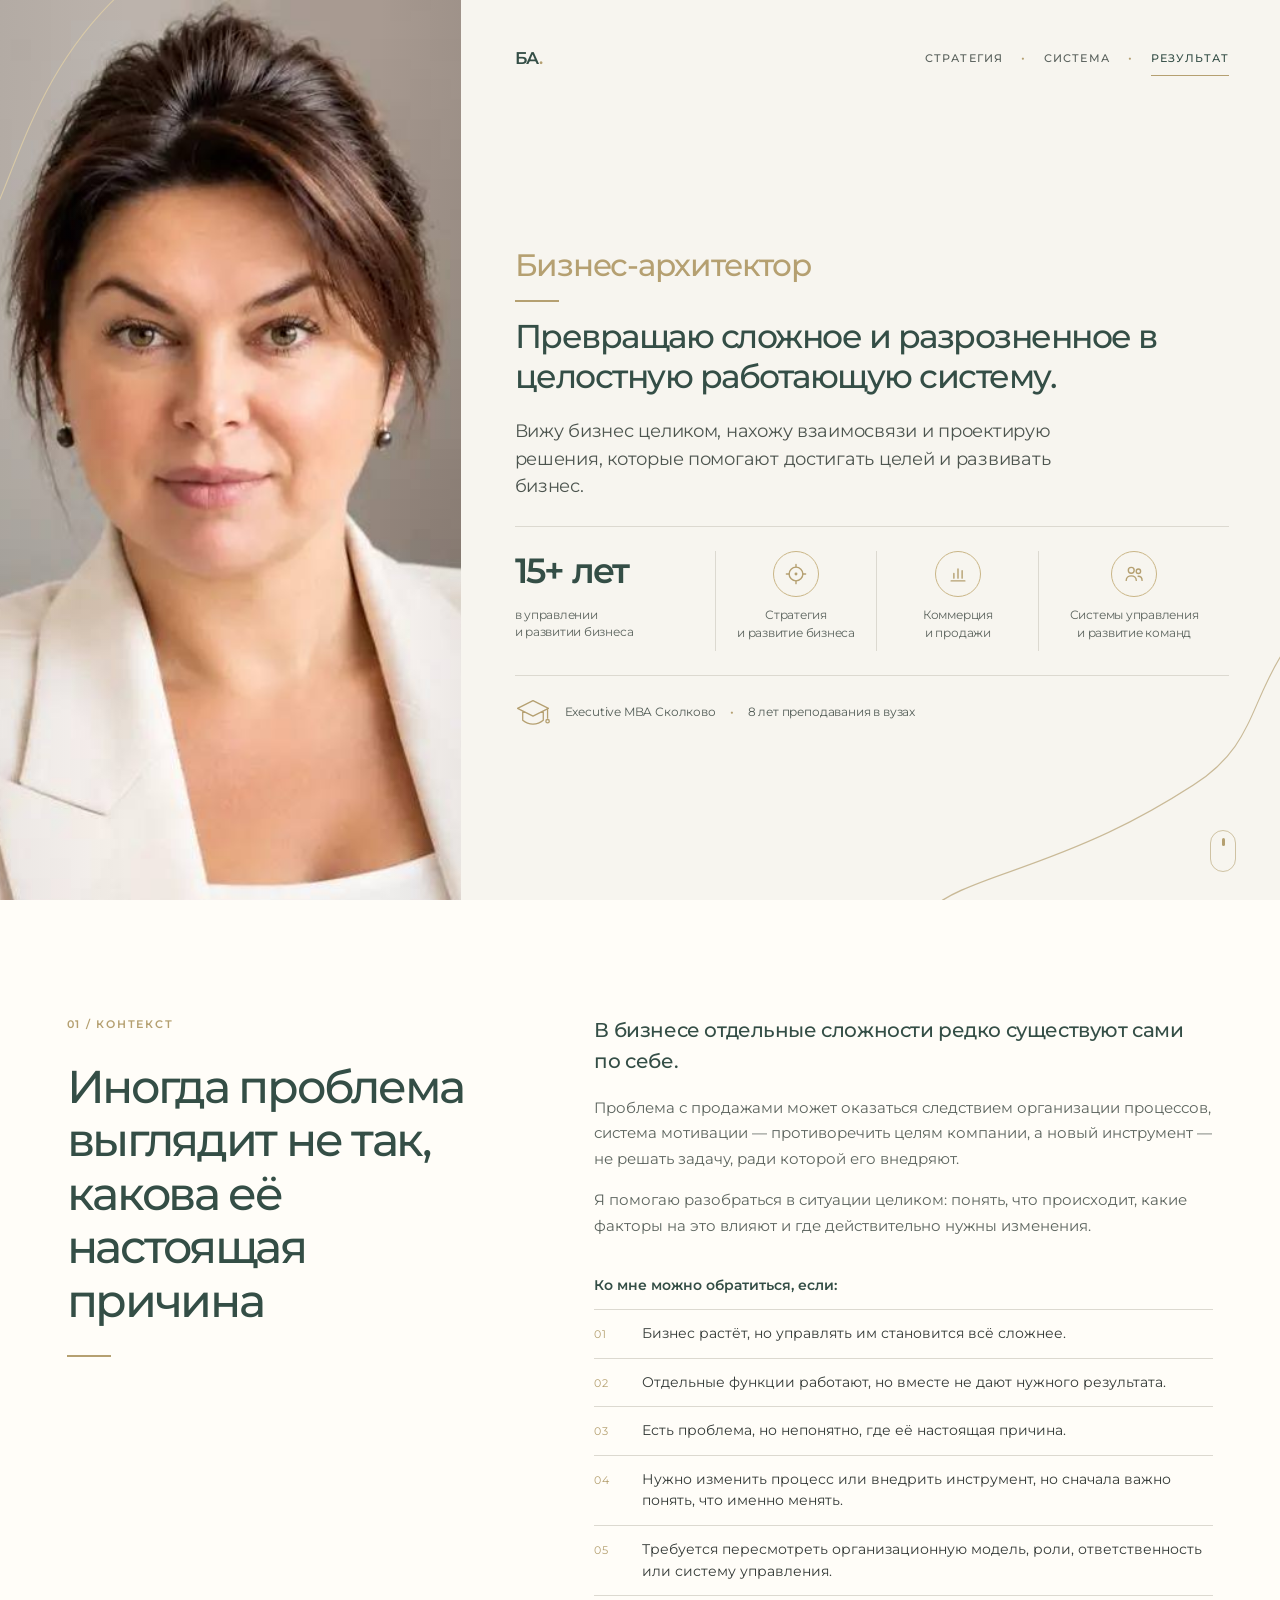
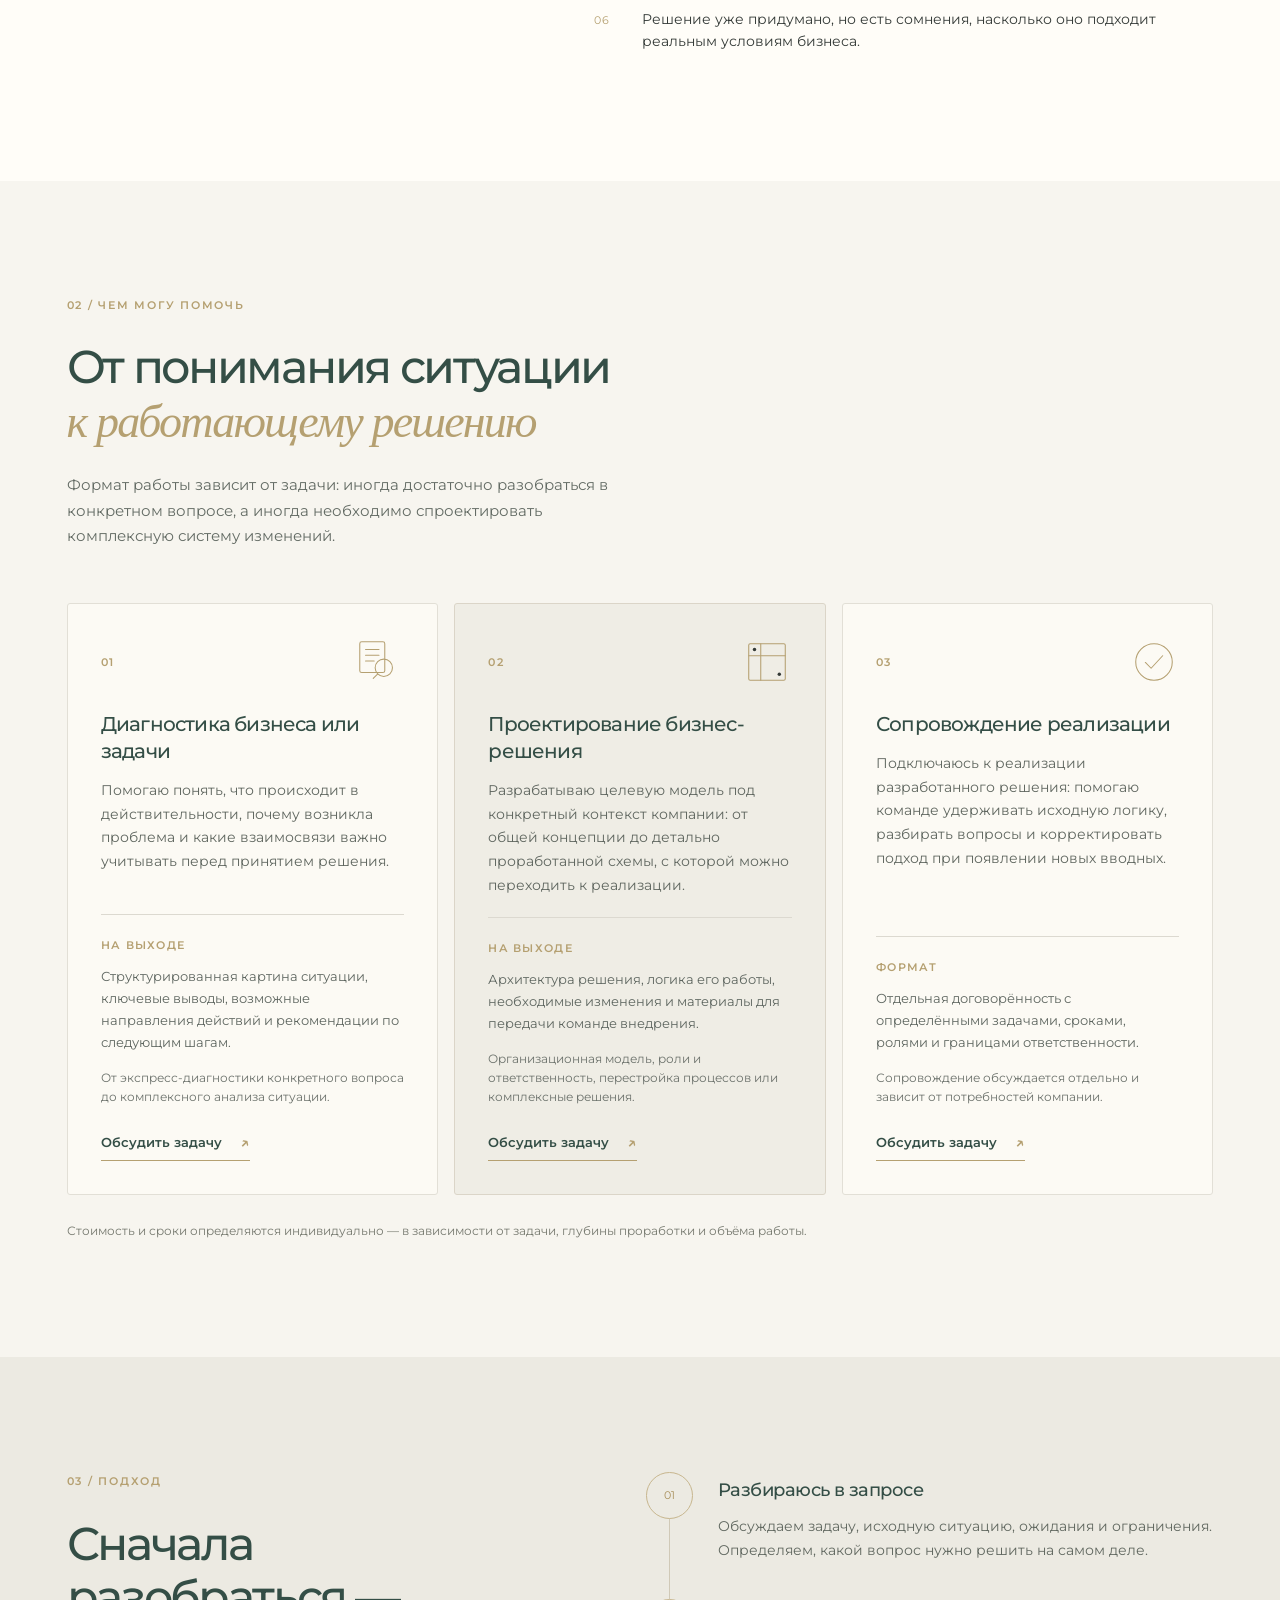
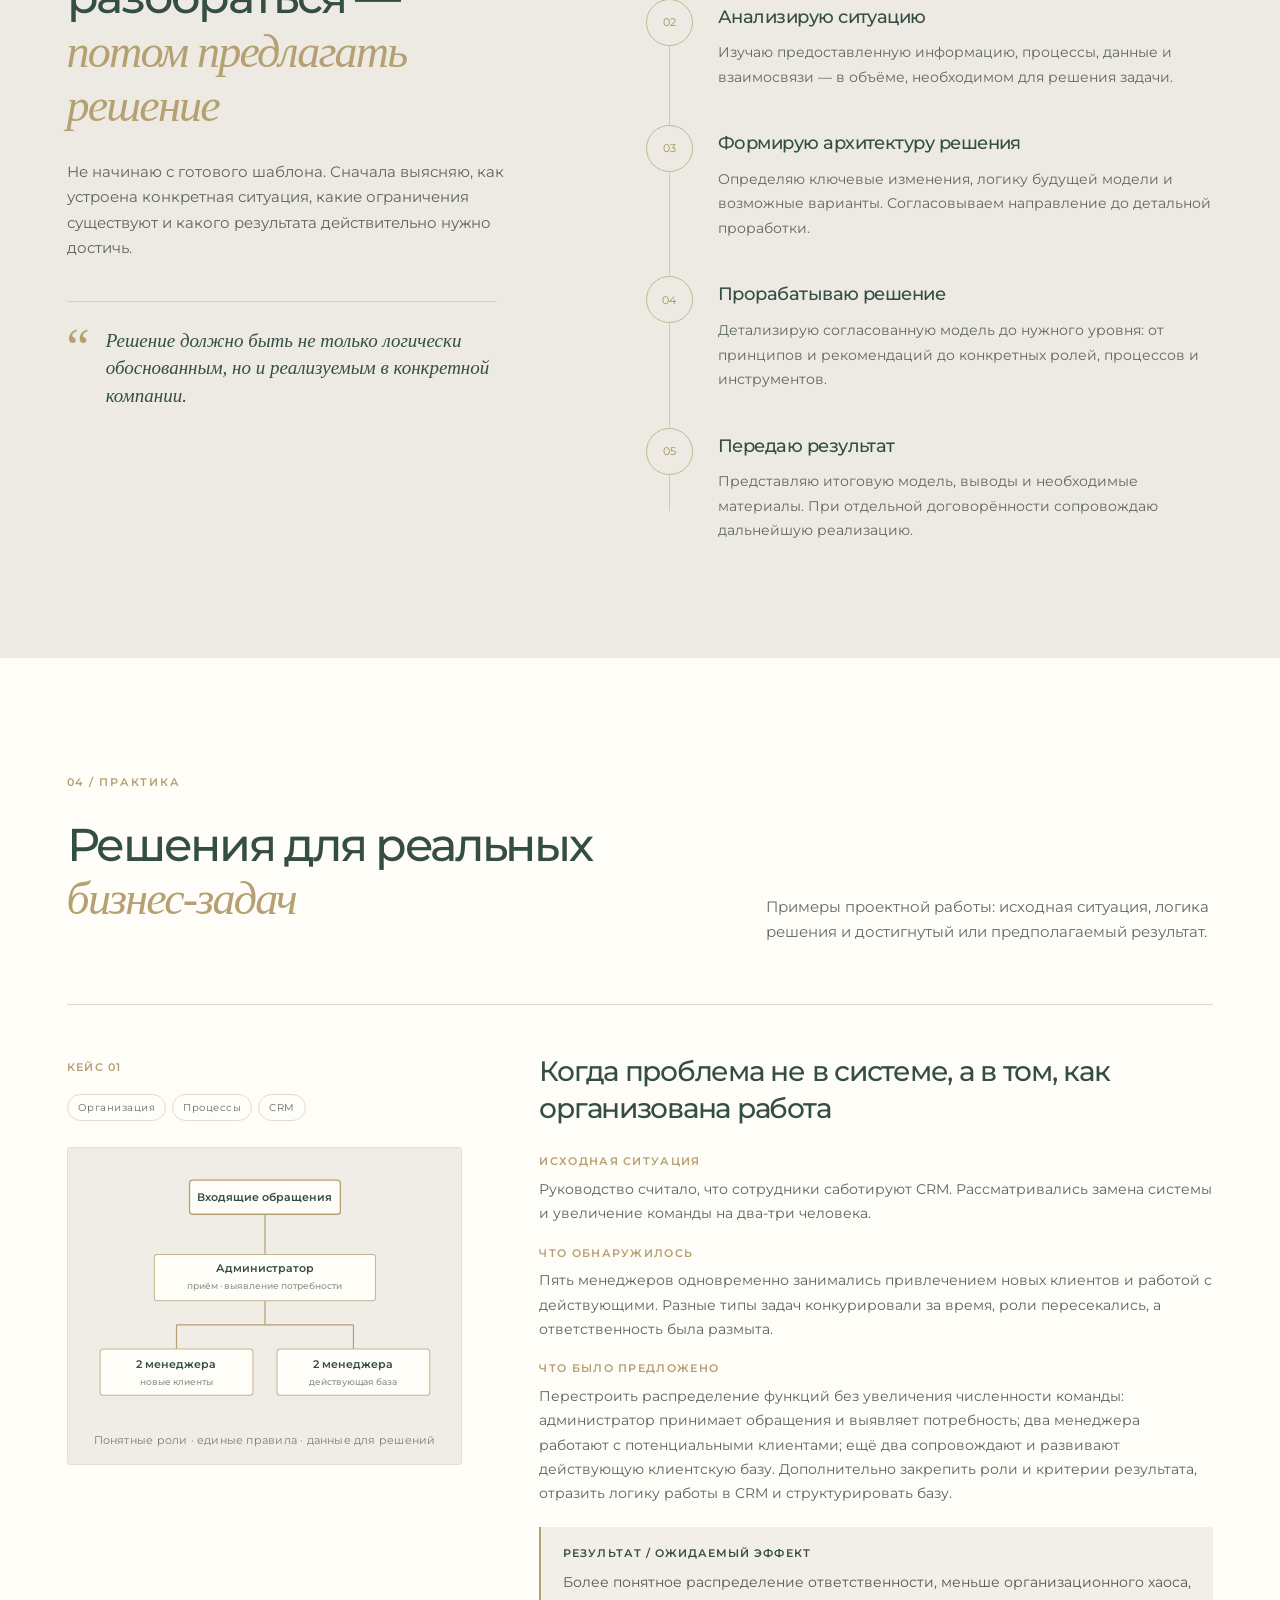
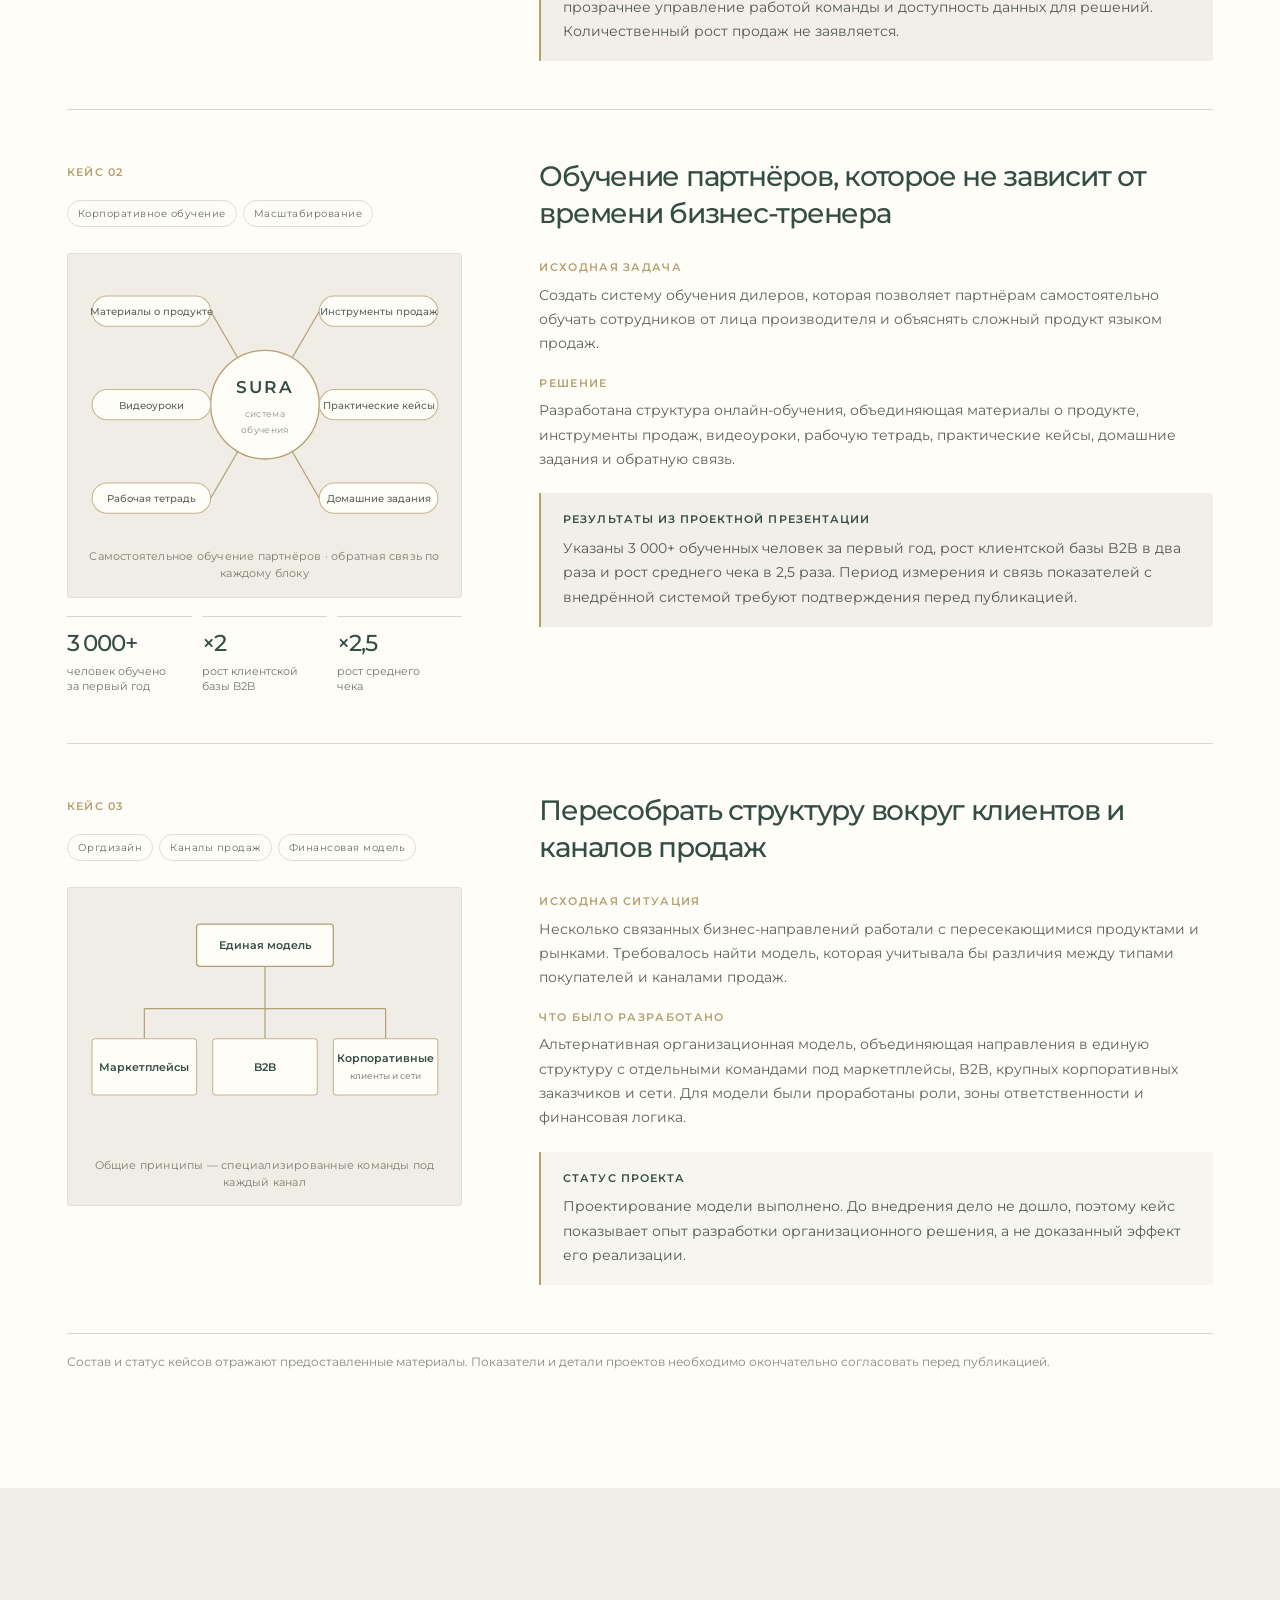
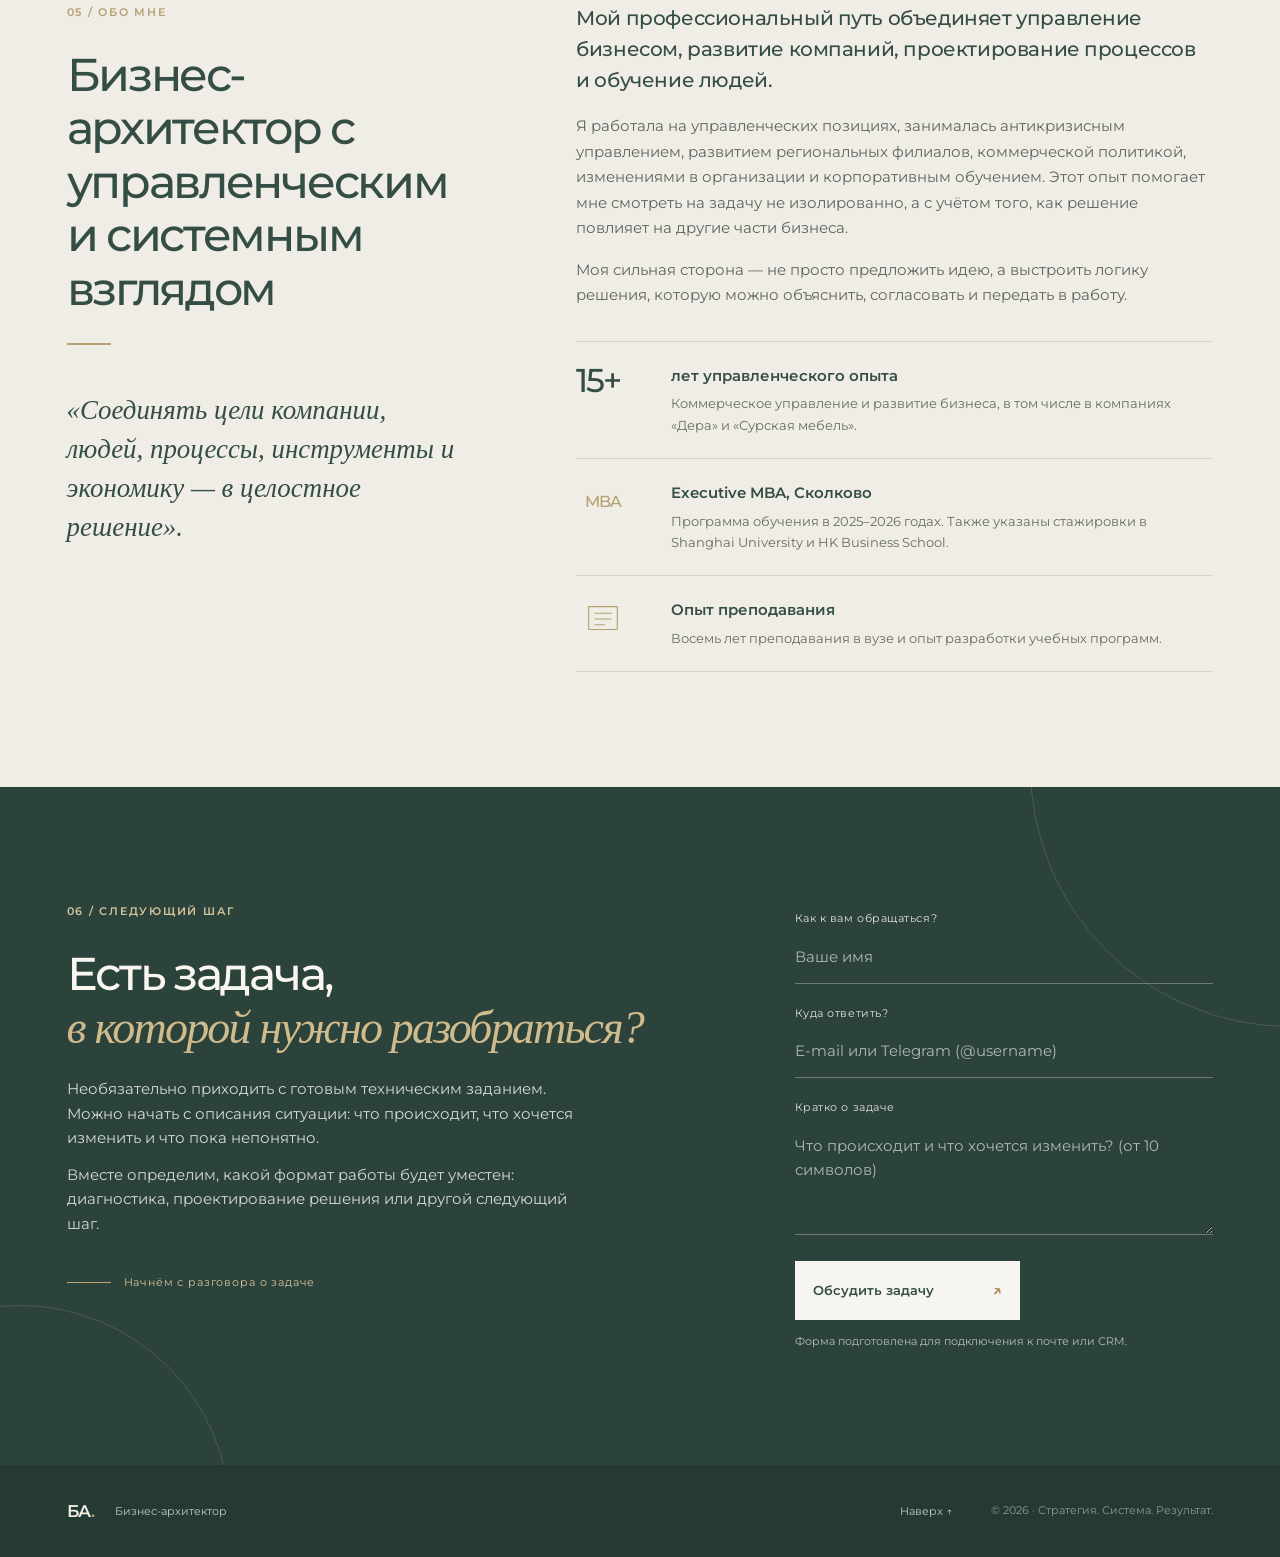
==== commit 11784e64: "Fix hero portrait path, sticky header, Pages files, cleanup stale docs Co-Authored-By: Claude Sonnet" ====
--- a/index.html
+++ b/index.html
@@ -10,34 +10,34 @@
   <meta property="og:title" content="Бизнес-архитектор — стратегия, система, результат">
   <meta property="og:description" content="Превращаю сложное и разрозненное в целостную работающую систему: диагностика, проектирование решений, сопровождение реализации.">
   <meta property="og:locale" content="ru_RU">
-  <meta property="og:image" content="assets/portrait-wide.jpg">
+  <meta property="og:image" content="assets/portrait.jpg">
   <link rel="icon" href="data:image/svg+xml,%3Csvg xmlns='http://www.w3.org/2000/svg' viewBox='0 0 64 64'%3E%3Crect width='64' height='64' rx='12' fill='%23344e46'/%3E%3Ctext x='32' y='42' font-family='Georgia,serif' font-size='30' fill='%23b5a071' text-anchor='middle'%3E%D0%91%D0%90.%3C/text%3E%3C/svg%3E">
   <link rel="preconnect" href="https://fonts.googleapis.com">
   <link rel="preconnect" href="https://fonts.gstatic.com" crossorigin>
   <link href="https://fonts.googleapis.com/css2?family=Montserrat:wght@400;500;600;700&display=swap" rel="stylesheet">
   <link rel="stylesheet" href="styles.css">
+  <noscript><style>.reveal { opacity: 1; transform: none; }</style></noscript>
 </head>
 <body>
   <main>
     <!-- ============ ГЛАВНЫЙ ЭКРАН ============ -->
     <section class="hero" id="top" aria-labelledby="hero-title">
       <div class="hero-portrait">
-        <picture>
-          <source media="(max-width: 800px)" srcset="assets/portrait-wide.jpg">
-          <img src="assets/portrait-tall.jpg" alt="Портрет бизнес-архитектора в светлом жакете" width="595" height="1081" fetchpriority="high" decoding="async">
-        </picture>
+        <img src="assets/portrait.jpg" alt="Портрет бизнес-архитектора в светлом жакете" width="1280" height="721" fetchpriority="high" decoding="async">
         <svg class="portrait-line" viewBox="0 0 250 300" aria-hidden="true"><path d="M-35 300 C 25 220, 30 85, 155 -25" /></svg>
       </div>
       <div class="hero-panel">
-        <header class="hero-header">
-          <a class="wordmark" href="#top" aria-label="На главную">БА<span>.</span></a>
-          <nav class="top-nav" id="main-nav" aria-label="Основная навигация">
-            <a class="active" data-spy="approach" href="#approach">Стратегия</a><i>•</i>
-            <a data-spy="services" href="#services">Система</a><i>•</i>
-            <a data-spy="cases" href="#cases">Результат</a>
-          </nav>
-          <button class="menu-toggle" type="button" aria-label="Открыть меню" aria-expanded="false" aria-controls="main-nav"><span></span><span></span></button>
-        </header>
+        <div class="hero-header-slot">
+          <header class="hero-header" id="site-header">
+            <a class="wordmark" href="#top" aria-label="На главную">БА<span>.</span></a>
+            <nav class="top-nav" id="main-nav" aria-label="Основная навигация">
+              <a class="active" data-spy="approach" href="#approach">Стратегия</a><i>•</i>
+              <a data-spy="services" href="#services">Система</a><i>•</i>
+              <a data-spy="cases" href="#cases">Результат</a>
+            </nav>
+            <button class="menu-toggle" type="button" aria-label="Открыть меню" aria-expanded="false" aria-controls="main-nav"><span></span><span></span></button>
+          </header>
+        </div>
         <div class="hero-content">
           <p class="eyebrow">Бизнес-архитектор</p>
           <span class="gold-rule" aria-hidden="true"></span>
--- a/styles.css
+++ b/styles.css
@@ -24,7 +24,7 @@
 
 /* ---------- 2. База ---------- */
 * { box-sizing: border-box; }
-html { scroll-behavior: smooth; scroll-padding-top: 30px; }
+html { scroll-behavior: smooth; scroll-padding-top: 70px; }
 body {
   margin: 0;
   background: var(--paper);
@@ -91,7 +91,7 @@
   position: absolute;
   inset: 0;
   object-fit: cover;
-  object-position: 50% 12%;
+  object-position: 50% 20%;
   display: block;
 }
 .hero-portrait::after {
@@ -120,6 +120,7 @@
   padding: clamp(26px, 3.4vw, 50px) clamp(30px, 4vw, 64px) 28px clamp(34px, 4.2vw, 68px);
   overflow: hidden;
 }
+.hero-header-slot { min-height: 28px; position: relative; z-index: 6; }
 .hero-header {
   display: flex;
   align-items: center;
@@ -128,7 +129,25 @@
   position: relative;
   z-index: 4;
   min-height: 28px;
-}
+  max-width: 860px;
+}
+/* Шапка закрепляется сверху, когда первый экран уже прокручен */
+.hero-header.is-stuck {
+  position: fixed;
+  top: 0;
+  left: 0;
+  right: 0;
+  max-width: none;
+  z-index: 100;
+  padding: 14px var(--pad);
+  min-height: 56px;
+  background: rgba(247, 245, 239, .94);
+  -webkit-backdrop-filter: blur(10px);
+  backdrop-filter: blur(10px);
+  border-bottom: 1px solid var(--line);
+  animation: header-in .3s ease;
+}
+@keyframes header-in { from { transform: translateY(-100%); } to { transform: translateY(0); } }
 .wordmark {
   color: var(--green);
   font-size: 17px;
@@ -724,10 +743,13 @@
 @media (max-width: 800px) {
   .hero { display: flex; flex-direction: column; height: auto; min-height: 0; }
   .hero-portrait { height: clamp(300px, 46svh, 430px); flex: none; }
-  .hero-portrait img { object-position: 42% 24%; }
+  .hero-portrait img { object-position: 50% 18%; }
   .portrait-line { height: 200px; width: 150px; }
   .hero-panel { padding: 22px var(--pad) 18px; }
-  .hero-header { min-height: 26px; }
+  .hero-header-slot { min-height: 26px; }
+  .hero-header { min-height: 26px; max-width: none; }
+  .hero-header.is-stuck { min-height: 52px; padding: 12px var(--pad); }
+  .hero-header.is-stuck .top-nav { top: 52px; right: var(--pad); }
   .menu-toggle {
     display: flex;
     flex-direction: column;
@@ -853,6 +875,7 @@
 /* ---------- 13. Доступность ---------- */
 @media (prefers-reduced-motion: reduce) {
   html { scroll-behavior: auto; }
+  .hero-header.is-stuck { animation: none; }
   .reveal { opacity: 1; transform: none; transition: none; }
   .scroll-cue span { animation: none; }
   *, *::before, *::after { animation-duration: .01ms !important; animation-iteration-count: 1 !important; transition-duration: .01ms !important; }
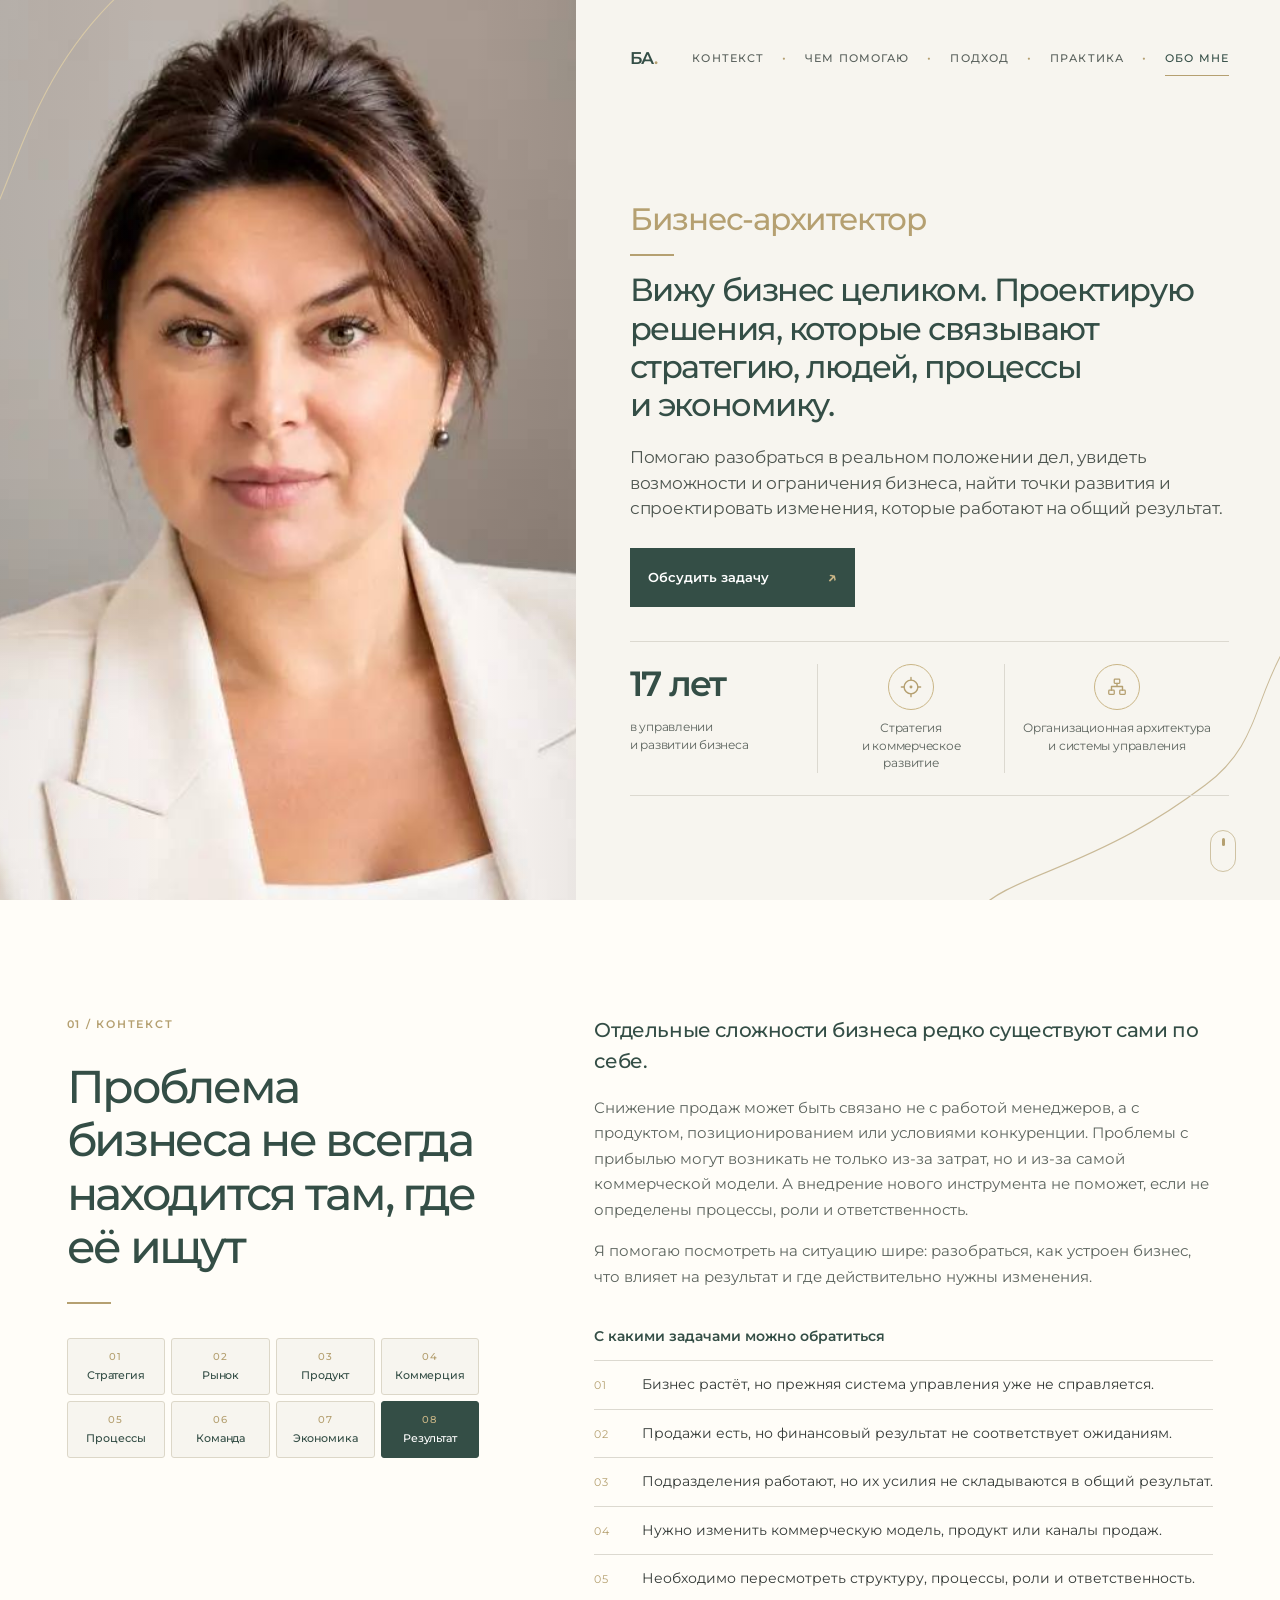
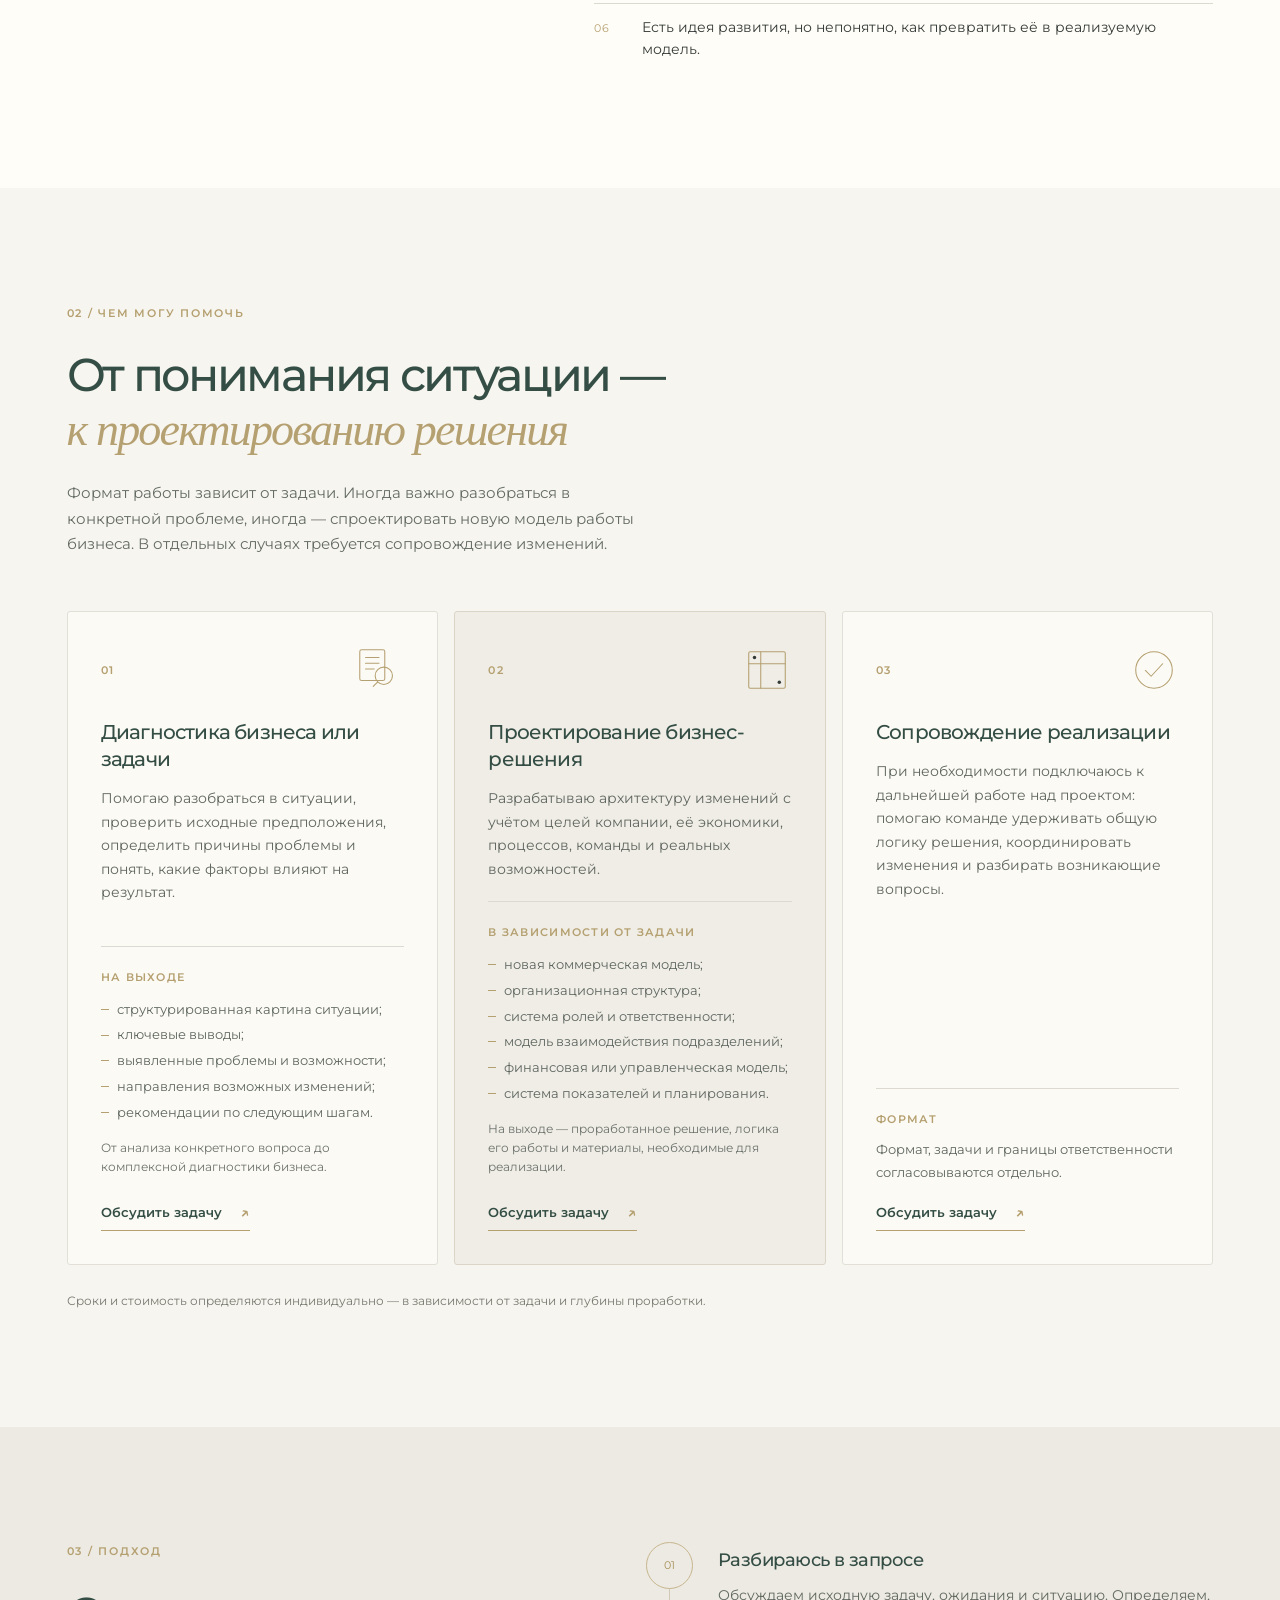
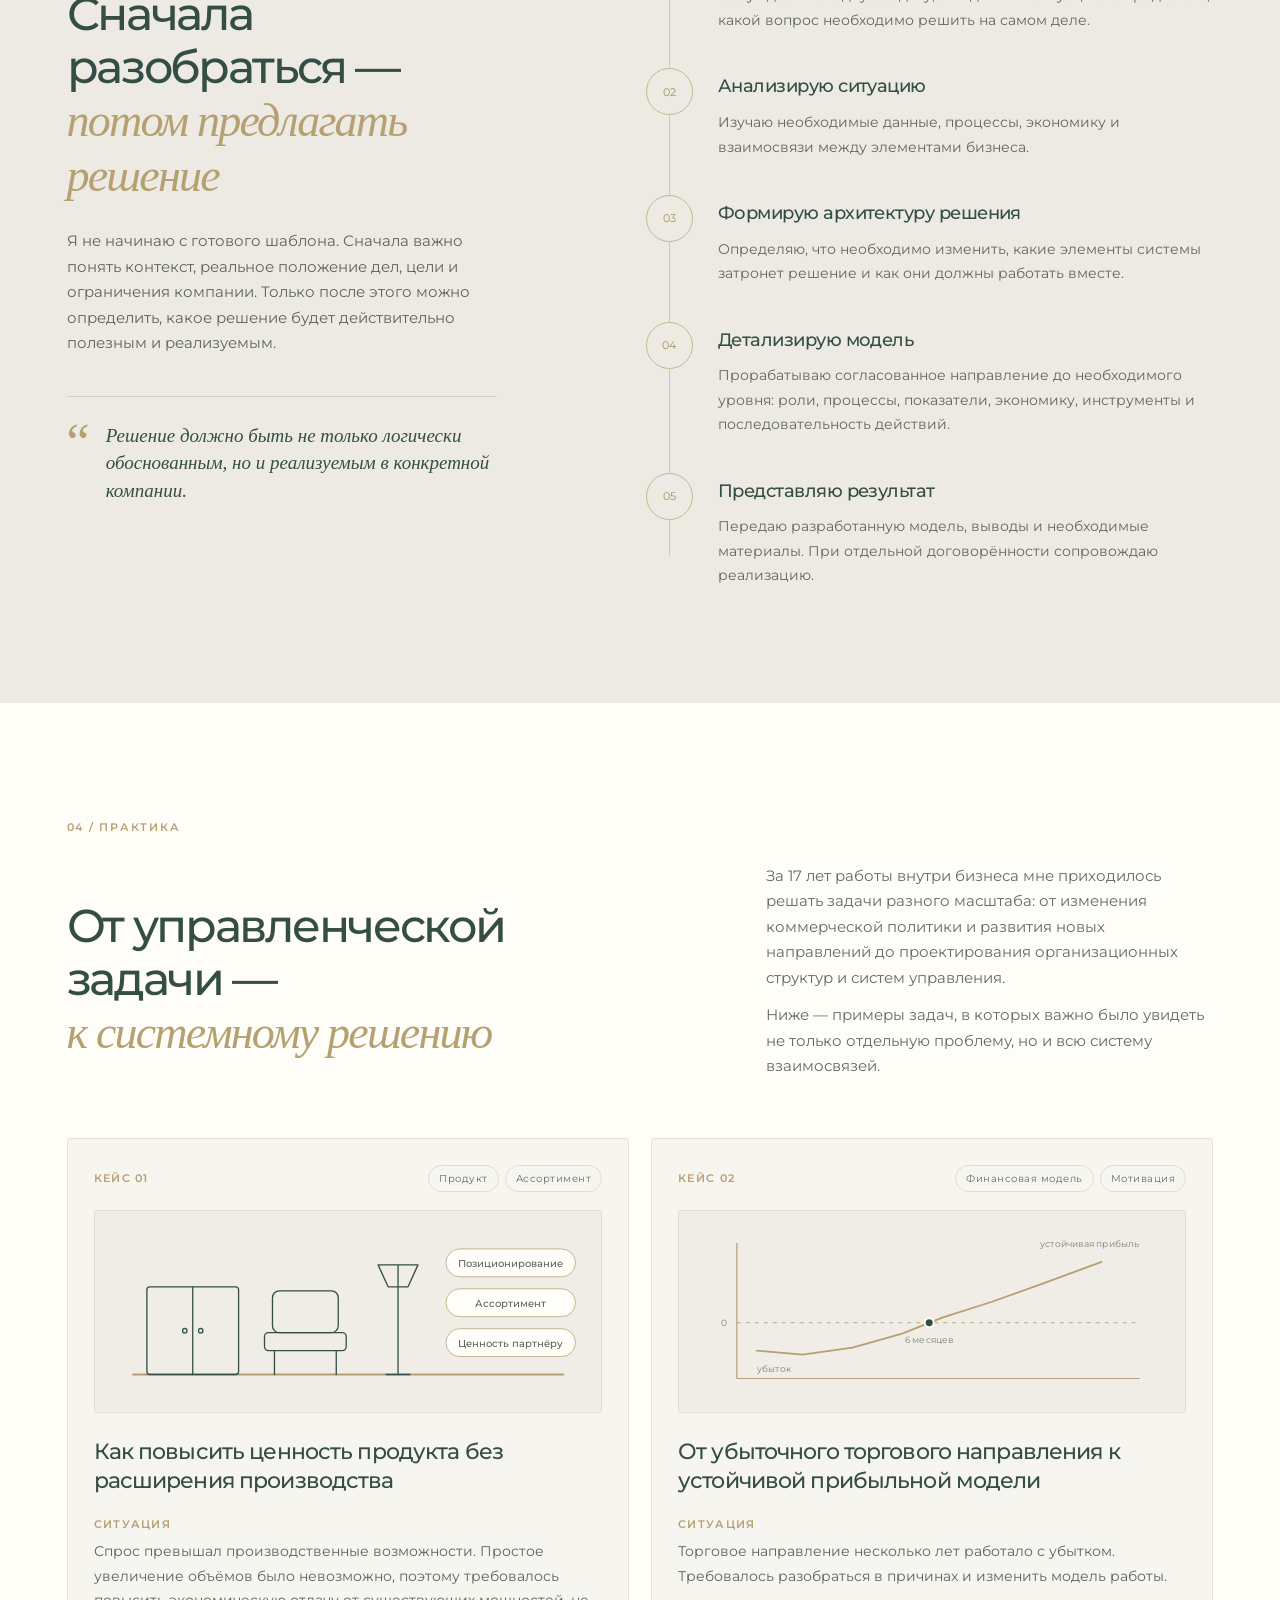
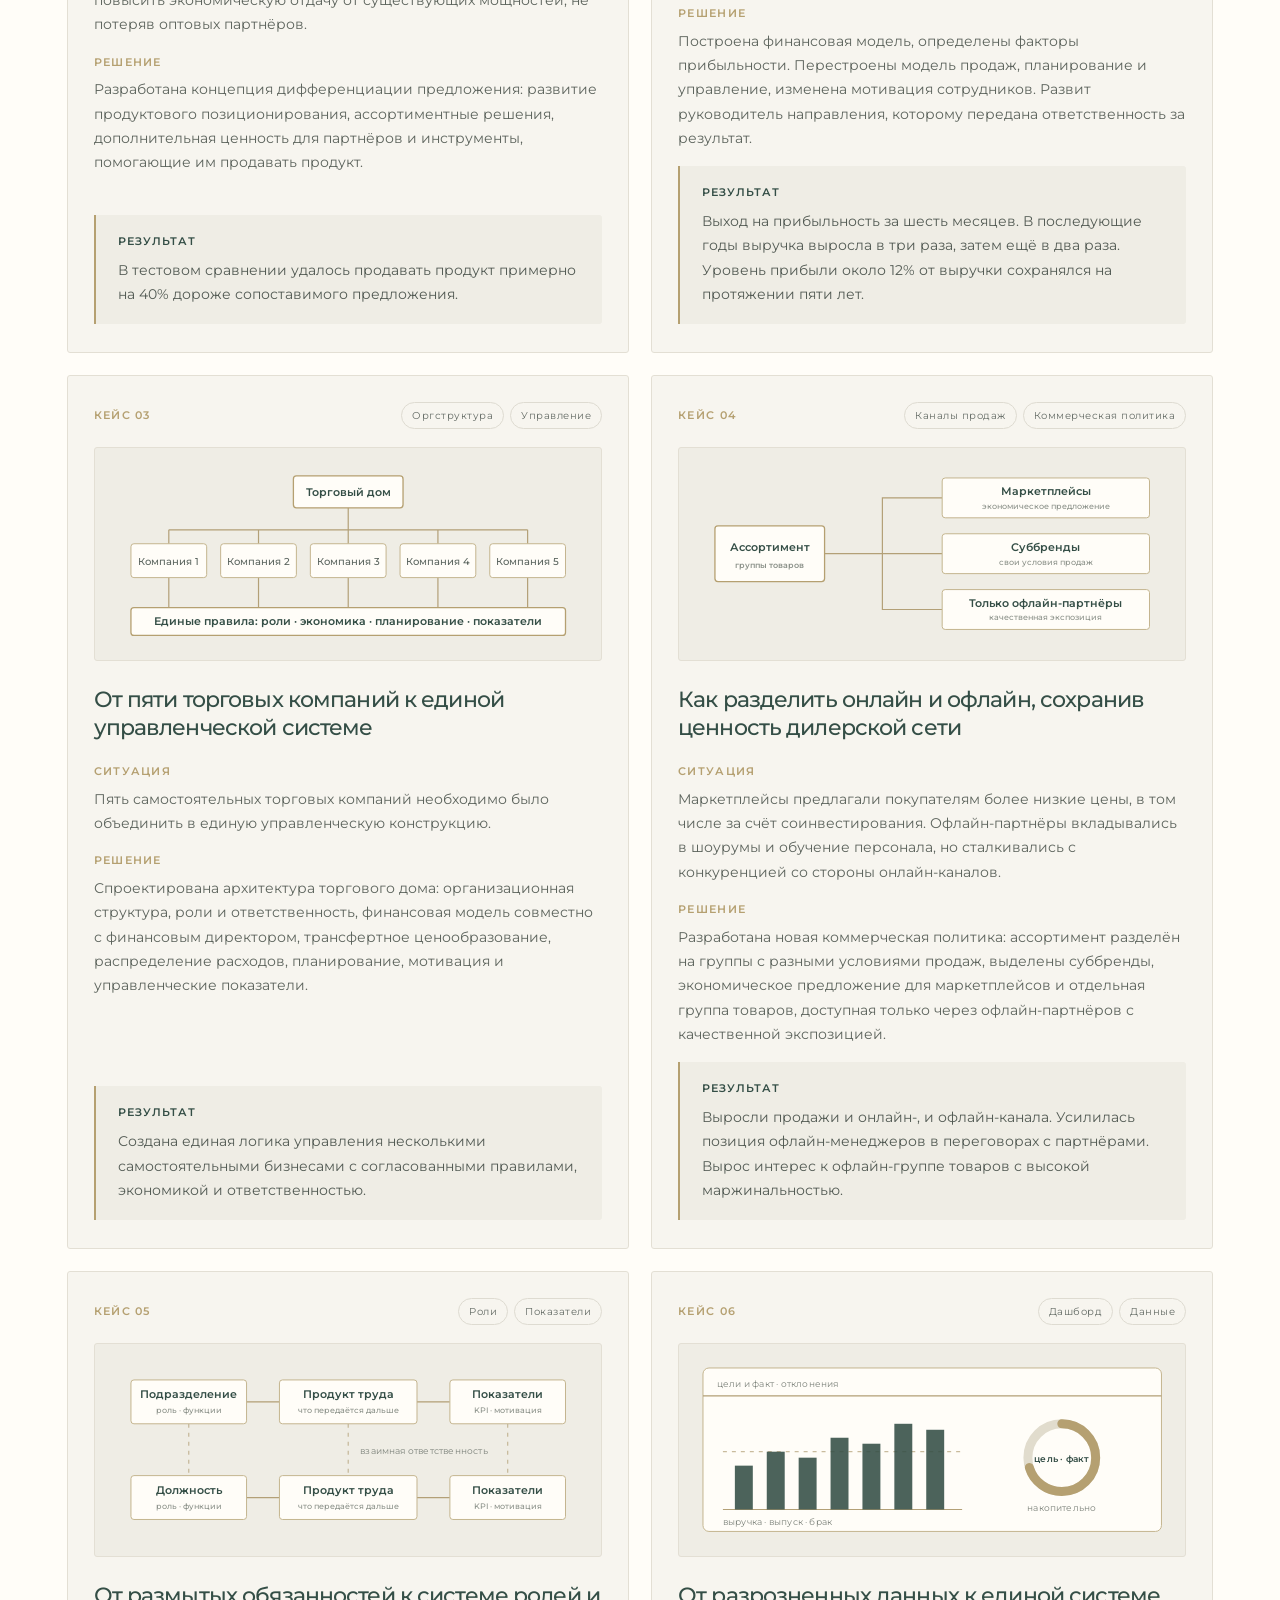
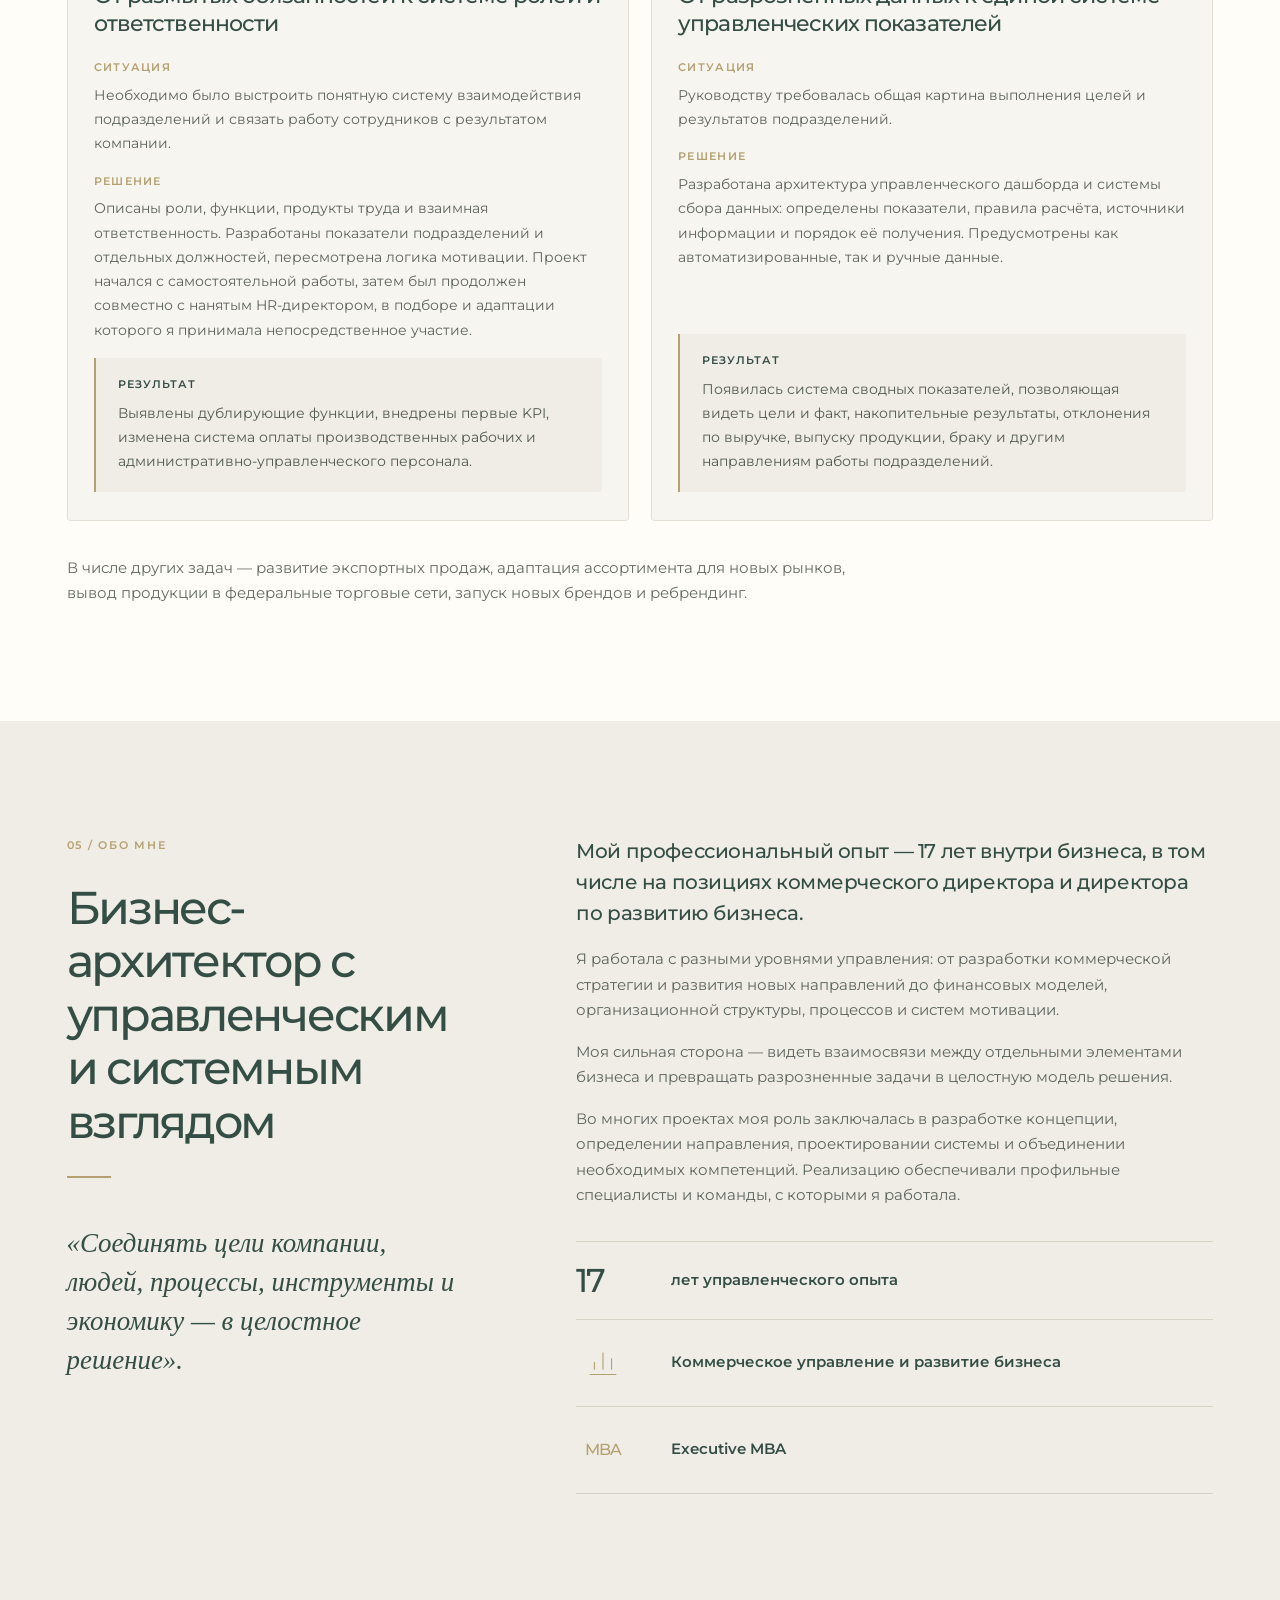
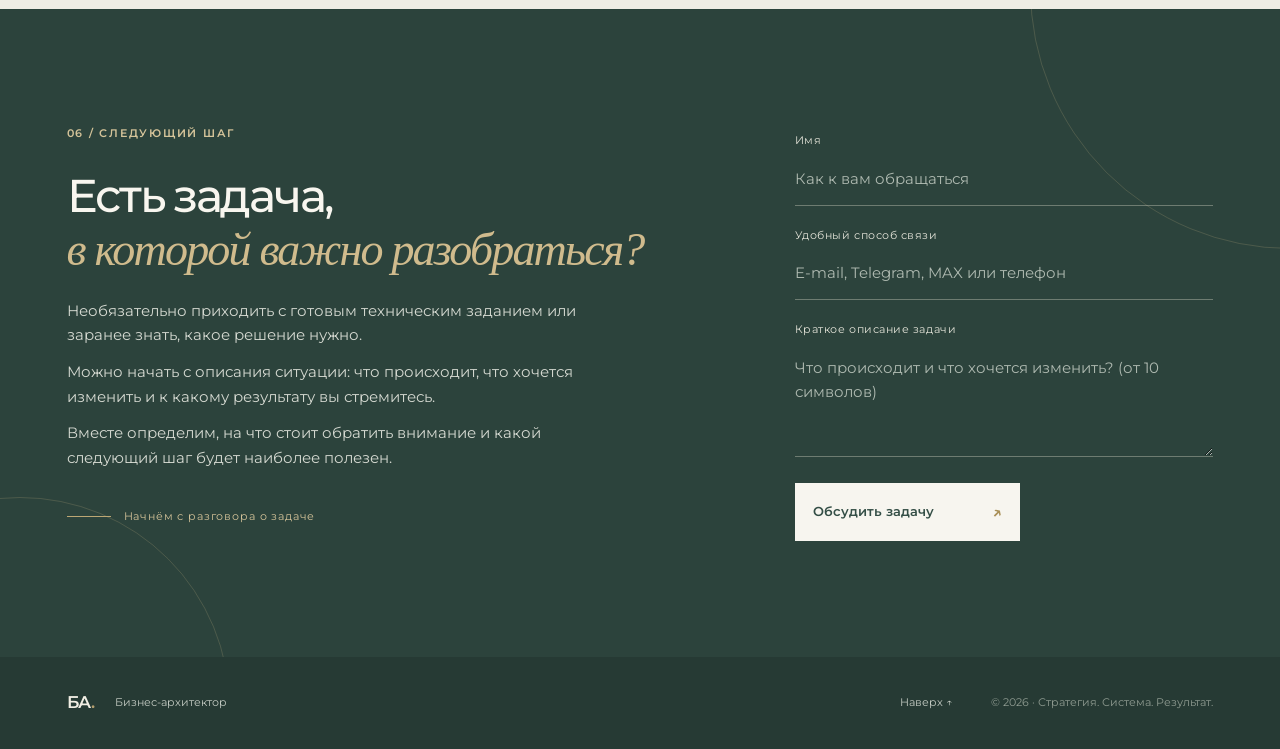
==== commit cc030ec8: "Обновить сайт по ТЗ, поправить фото и шапку первого экрана - Тексты всех разделов приведены к ТЗ: 17" ====
--- a/index.html
+++ b/index.html
@@ -5,12 +5,12 @@
   <meta name="viewport" content="width=device-width, initial-scale=1">
   <meta name="theme-color" content="#f7f5ef">
   <title>Бизнес-архитектор — стратегия, система, результат</title>
-  <meta name="description" content="Бизнес-архитектор. Диагностика бизнеса, проектирование организационных моделей и сопровождение реализации решений.">
+  <meta name="description" content="Бизнес-архитектор. 17 лет в управлении и развитии бизнеса. Диагностика, проектирование бизнес-решений и сопровождение реализации.">
   <meta property="og:type" content="website">
   <meta property="og:title" content="Бизнес-архитектор — стратегия, система, результат">
-  <meta property="og:description" content="Превращаю сложное и разрозненное в целостную работающую систему: диагностика, проектирование решений, сопровождение реализации.">
+  <meta property="og:description" content="Вижу бизнес целиком. Проектирую решения, которые связывают стратегию, людей, процессы и экономику.">
   <meta property="og:locale" content="ru_RU">
-  <meta property="og:image" content="assets/portrait.jpg">
+  <meta property="og:image" content="https://oskeroa08.github.io/-/assets/portrait.jpg">
   <link rel="icon" href="data:image/svg+xml,%3Csvg xmlns='http://www.w3.org/2000/svg' viewBox='0 0 64 64'%3E%3Crect width='64' height='64' rx='12' fill='%23344e46'/%3E%3Ctext x='32' y='42' font-family='Georgia,serif' font-size='30' fill='%23b5a071' text-anchor='middle'%3E%D0%91%D0%90.%3C/text%3E%3C/svg%3E">
   <link rel="preconnect" href="https://fonts.googleapis.com">
   <link rel="preconnect" href="https://fonts.gstatic.com" crossorigin>
@@ -31,9 +31,11 @@
           <header class="hero-header" id="site-header">
             <a class="wordmark" href="#top" aria-label="На главную">БА<span>.</span></a>
             <nav class="top-nav" id="main-nav" aria-label="Основная навигация">
-              <a class="active" data-spy="approach" href="#approach">Стратегия</a><i>•</i>
-              <a data-spy="services" href="#services">Система</a><i>•</i>
-              <a data-spy="cases" href="#cases">Результат</a>
+              <a class="active" data-spy="approach" href="#approach">Контекст</a><i>•</i>
+              <a data-spy="services" href="#services">Чем помогаю</a><i>•</i>
+              <a data-spy="process" href="#process">Подход</a><i>•</i>
+              <a data-spy="cases" href="#cases">Практика</a><i>•</i>
+              <a data-spy="about" href="#about">Обо мне</a>
             </nav>
             <button class="menu-toggle" type="button" aria-label="Открыть меню" aria-expanded="false" aria-controls="main-nav"><span></span><span></span></button>
           </header>
@@ -41,29 +43,22 @@
         <div class="hero-content">
           <p class="eyebrow">Бизнес-архитектор</p>
           <span class="gold-rule" aria-hidden="true"></span>
-          <h1 id="hero-title">Превращаю сложное и разрозненное&nbsp;в целостную работающую систему.</h1>
-          <p class="hero-description">Вижу бизнес целиком, нахожу взаимосвязи и проектирую решения, которые помогают достигать целей и развивать бизнес.</p>
+          <h1 id="hero-title">Вижу бизнес целиком. Проектирую решения, которые связывают стратегию,&nbsp;людей, процессы и&nbsp;экономику.</h1>
+          <p class="hero-description">Помогаю разобраться в реальном положении дел, увидеть возможности и ограничения бизнеса, найти точки развития и спроектировать изменения, которые работают на общий результат.</p>
+          <a class="button button-dark" href="#contact">Обсудить задачу <span>↗</span></a>
           <div class="hero-facts" aria-label="Опыт и специализация">
             <div class="experience fact">
-              <strong>15+ лет</strong>
+              <strong>17 лет</strong>
               <span>в управлении<br>и развитии бизнеса</span>
             </div>
             <div class="fact icon-fact">
               <span class="icon-circle" aria-hidden="true"><svg viewBox="0 0 24 24"><circle cx="12" cy="12" r="7.5"/><circle cx="12" cy="12" r="1.6" fill="currentColor" stroke="none"/><path d="M12 1.5v3M12 19.5v3M1.5 12h3M19.5 12h3"/></svg></span>
-              <span>Стратегия<br>и развитие бизнеса</span>
+              <span>Стратегия<br>и коммерческое развитие</span>
             </div>
             <div class="fact icon-fact">
-              <span class="icon-circle" aria-hidden="true"><svg viewBox="0 0 24 24"><path d="M4.5 19.5h15"/><path d="M7.5 16.5v-5M12 16.5V6.5M16.5 16.5v-8"/></svg></span>
-              <span>Коммерция<br>и продажи</span>
-            </div>
-            <div class="fact icon-fact">
-              <span class="icon-circle" aria-hidden="true"><svg viewBox="0 0 24 24"><circle cx="9" cy="8" r="3.2"/><path d="M3.5 19c0-3 2.5-5 5.5-5s5.5 2 5.5 5"/><circle cx="16.8" cy="9" r="2.4"/><path d="M16.5 14.5c2.6 0 4.3 1.7 4.3 4.5"/></svg></span>
-              <span>Системы управления<br>и развитие команд</span>
-            </div>
-          </div>
-          <div class="hero-education">
-            <svg viewBox="0 0 42 36" aria-hidden="true"><path d="m3 12 18-9 18 9-18 9zM9 16v10c7 6 17 6 24 0V16M38 13v11"/><circle cx="38" cy="27" r="2"/></svg>
-            <span>Executive MBA Сколково</span><b>•</b><span>8 лет преподавания в вузах</span>
+              <span class="icon-circle" aria-hidden="true"><svg viewBox="0 0 24 24"><rect x="9" y="3.5" width="6" height="4.5" rx=".8"/><rect x="3" y="15.5" width="6" height="4.5" rx=".8"/><rect x="15" y="15.5" width="6" height="4.5" rx=".8"/><path d="M12 8v3.5M6 15.5v-4h12v4"/></svg></span>
+              <span>Организационная архитектура<br>и системы управления</span>
+            </div>
           </div>
         </div>
         <svg class="hero-bottom-line" viewBox="0 0 470 250" preserveAspectRatio="none" aria-hidden="true"><path d="M470 20 C 425 70, 430 105, 350 140 S 205 195, 100 220 S 20 245, -10 252"/></svg>
@@ -76,33 +71,43 @@
       <div class="section-wrap approach-grid">
         <div class="section-intro reveal">
           <p class="section-kicker">01 / Контекст</p>
-          <h2>Иногда проблема выглядит не так, какова её настоящая причина</h2>
+          <h2>Проблема бизнеса не всегда находится там, где её ищут</h2>
           <span class="gold-rule" aria-hidden="true"></span>
+          <ol class="biz-map" aria-label="Взаимосвязи бизнеса">
+            <li><span>01</span>Стратегия</li>
+            <li><span>02</span>Рынок</li>
+            <li><span>03</span>Продукт</li>
+            <li><span>04</span>Коммерция</li>
+            <li><span>05</span>Процессы</li>
+            <li><span>06</span>Команда</li>
+            <li><span>07</span>Экономика</li>
+            <li><span>08</span>Результат</li>
+          </ol>
         </div>
         <div class="approach-copy reveal">
-          <p class="lead">В бизнесе отдельные сложности редко существуют сами по себе.</p>
-          <p>Проблема с продажами может оказаться следствием организации процессов, система мотивации — противоречить целям компании, а новый инструмент — не решать задачу, ради которой его внедряют.</p>
-          <p>Я помогаю разобраться в ситуации целиком: понять, что происходит, какие факторы на это влияют и где действительно нужны изменения.</p>
+          <p class="lead">Отдельные сложности бизнеса редко существуют сами по себе.</p>
+          <p>Снижение продаж может быть связано не с работой менеджеров, а с продуктом, позиционированием или условиями конкуренции. Проблемы с прибылью могут возникать не только из-за затрат, но и из-за самой коммерческой модели. А внедрение нового инструмента не поможет, если не определены процессы, роли и ответственность.</p>
+          <p>Я помогаю посмотреть на ситуацию шире: разобраться, как устроен бизнес, что влияет на результат и где действительно нужны изменения.</p>
           <div class="situations">
-            <h3>Ко мне можно обратиться, если:</h3>
-            <div class="situation"><span>01</span><p>Бизнес растёт, но управлять им становится всё сложнее.</p></div>
-            <div class="situation"><span>02</span><p>Отдельные функции работают, но вместе не дают нужного результата.</p></div>
-            <div class="situation"><span>03</span><p>Есть проблема, но непонятно, где её настоящая причина.</p></div>
-            <div class="situation"><span>04</span><p>Нужно изменить процесс или внедрить инструмент, но сначала важно понять, что именно менять.</p></div>
-            <div class="situation"><span>05</span><p>Требуется пересмотреть организационную модель, роли, ответственность или систему управления.</p></div>
-            <div class="situation"><span>06</span><p>Решение уже придумано, но есть сомнения, насколько оно подходит реальным условиям бизнеса.</p></div>
+            <h3>С какими задачами можно обратиться</h3>
+            <div class="situation"><span>01</span><p>Бизнес растёт, но прежняя система управления уже не справляется.</p></div>
+            <div class="situation"><span>02</span><p>Продажи есть, но финансовый результат не соответствует ожиданиям.</p></div>
+            <div class="situation"><span>03</span><p>Подразделения работают, но их усилия не складываются в общий результат.</p></div>
+            <div class="situation"><span>04</span><p>Нужно изменить коммерческую модель, продукт или каналы продаж.</p></div>
+            <div class="situation"><span>05</span><p>Необходимо пересмотреть структуру, процессы, роли и ответственность.</p></div>
+            <div class="situation"><span>06</span><p>Есть идея развития, но непонятно, как превратить её в реализуемую модель.</p></div>
           </div>
         </div>
       </div>
     </section>
 
-    <!-- ============ 02 / УСЛУГИ ============ -->
+    <!-- ============ 02 / ЧЕМ МОГУ ПОМОЧЬ ============ -->
     <section class="section services" id="services">
       <div class="section-wrap">
         <div class="section-heading reveal">
           <p class="section-kicker">02 / Чем могу помочь</p>
-          <h2>От понимания ситуации<br><em>к работающему решению</em></h2>
-          <p class="section-deck">Формат работы зависит от задачи: иногда достаточно разобраться в конкретном вопросе, а иногда необходимо спроектировать комплексную систему изменений.</p>
+          <h2>От понимания ситуации —<br><em>к проектированию решения</em></h2>
+          <p class="section-deck">Формат работы зависит от задачи. Иногда важно разобраться в конкретной проблеме, иногда — спроектировать новую модель работы бизнеса. В отдельных случаях требуется сопровождение изменений.</p>
         </div>
         <div class="service-grid">
           <article class="service-card reveal">
@@ -111,9 +116,18 @@
               <svg viewBox="0 0 52 52" aria-hidden="true"><rect x="6" y="5" width="26" height="32" rx="2"/><path d="M12 13h14M12 19h14M12 25h9"/><circle cx="31" cy="32" r="9"/><path d="m24.5 38.5-4.5 4.5"/></svg>
             </div>
             <h3>Диагностика бизнеса или задачи</h3>
-            <p>Помогаю понять, что происходит в действительности, почему возникла проблема и какие взаимосвязи важно учитывать перед принятием решения.</p>
-            <div class="deliverable"><span>На выходе</span><p>Структурированная картина ситуации, ключевые выводы, возможные направления действий и рекомендации по следующим шагам.</p></div>
-            <p class="service-format">От экспресс-диагностики конкретного вопроса до комплексного анализа ситуации.</p>
+            <p>Помогаю разобраться в ситуации, проверить исходные предположения, определить причины проблемы и понять, какие факторы влияют на результат.</p>
+            <div class="deliverable">
+              <span>На выходе</span>
+              <ul class="check-list">
+                <li>структурированная картина ситуации;</li>
+                <li>ключевые выводы;</li>
+                <li>выявленные проблемы и возможности;</li>
+                <li>направления возможных изменений;</li>
+                <li>рекомендации по следующим шагам.</li>
+              </ul>
+            </div>
+            <p class="service-format">От анализа конкретного вопроса до комплексной диагностики бизнеса.</p>
             <a class="text-link" href="#contact">Обсудить задачу <span>↗</span></a>
           </article>
           <article class="service-card featured reveal">
@@ -122,9 +136,19 @@
               <svg viewBox="0 0 52 52" aria-hidden="true"><rect x="7" y="7" width="38" height="38" rx="1.5"/><path d="M7 19.5h38M19.5 7v38"/><circle cx="13" cy="13" r="1.8" fill="currentColor" stroke="none"/><circle cx="38.8" cy="38.8" r="1.8" fill="currentColor" stroke="none"/></svg>
             </div>
             <h3>Проектирование бизнес-решения</h3>
-            <p>Разрабатываю целевую модель под конкретный контекст компании: от общей концепции до детально проработанной схемы, с которой можно переходить к реализации.</p>
-            <div class="deliverable"><span>На выходе</span><p>Архитектура решения, логика его работы, необходимые изменения и материалы для передачи команде внедрения.</p></div>
-            <p class="service-format">Организационная модель, роли и ответственность, перестройка процессов или комплексные решения.</p>
+            <p>Разрабатываю архитектуру изменений с учётом целей компании, её экономики, процессов, команды и реальных возможностей.</p>
+            <div class="deliverable">
+              <span>В зависимости от задачи</span>
+              <ul class="check-list">
+                <li>новая коммерческая модель;</li>
+                <li>организационная структура;</li>
+                <li>система ролей и ответственности;</li>
+                <li>модель взаимодействия подразделений;</li>
+                <li>финансовая или управленческая модель;</li>
+                <li>система показателей и планирования.</li>
+              </ul>
+            </div>
+            <p class="service-format">На выходе — проработанное решение, логика его работы и материалы, необходимые для реализации.</p>
             <a class="text-link" href="#contact">Обсудить задачу <span>↗</span></a>
           </article>
           <article class="service-card reveal">
@@ -133,13 +157,12 @@
               <svg viewBox="0 0 52 52" aria-hidden="true"><circle cx="26" cy="26" r="19"/><path d="m17 26.5 6 6 12-13"/></svg>
             </div>
             <h3>Сопровождение реализации</h3>
-            <p>Подключаюсь к реализации разработанного решения: помогаю команде удерживать исходную логику, разбирать вопросы и корректировать подход при появлении новых вводных.</p>
-            <div class="deliverable"><span>Формат</span><p>Отдельная договорённость с определёнными задачами, сроками, ролями и границами ответственности.</p></div>
-            <p class="service-format">Сопровождение обсуждается отдельно и зависит от потребностей компании.</p>
+            <p>При необходимости подключаюсь к дальнейшей работе над проектом: помогаю команде удерживать общую логику решения, координировать изменения и разбирать возникающие вопросы.</p>
+            <div class="deliverable"><span>Формат</span><p>Формат, задачи и границы ответственности согласовываются отдельно.</p></div>
             <a class="text-link" href="#contact">Обсудить задачу <span>↗</span></a>
           </article>
         </div>
-        <p class="pricing-note reveal">Стоимость и сроки определяются индивидуально — в зависимости от задачи, глубины проработки и объёма работы.</p>
+        <p class="pricing-note reveal">Сроки и стоимость определяются индивидуально — в зависимости от задачи и глубины проработки.</p>
       </div>
     </section>
 
@@ -149,15 +172,15 @@
         <div class="process-intro reveal">
           <p class="section-kicker">03 / Подход</p>
           <h2>Сначала разобраться —<br><em>потом предлагать решение</em></h2>
-          <p>Не начинаю с готового шаблона. Сначала выясняю, как устроена конкретная ситуация, какие ограничения существуют и какого результата действительно нужно достичь.</p>
+          <p>Я не начинаю с готового шаблона. Сначала важно понять контекст, реальное положение дел, цели и ограничения компании. Только после этого можно определить, какое решение будет действительно полезным и реализуемым.</p>
           <div class="principle"><span class="principle-mark" aria-hidden="true">“</span><p>Решение должно быть не только логически обоснованным, но и реализуемым в конкретной компании.</p></div>
         </div>
         <div class="timeline reveal">
-          <article class="timeline-step"><span class="timeline-number">01</span><div><h3>Разбираюсь в запросе</h3><p>Обсуждаем задачу, исходную ситуацию, ожидания и ограничения. Определяем, какой вопрос нужно решить на самом деле.</p></div></article>
-          <article class="timeline-step"><span class="timeline-number">02</span><div><h3>Анализирую ситуацию</h3><p>Изучаю предоставленную информацию, процессы, данные и взаимосвязи — в объёме, необходимом для решения задачи.</p></div></article>
-          <article class="timeline-step"><span class="timeline-number">03</span><div><h3>Формирую архитектуру решения</h3><p>Определяю ключевые изменения, логику будущей модели и возможные варианты. Согласовываем направление до детальной проработки.</p></div></article>
-          <article class="timeline-step"><span class="timeline-number">04</span><div><h3>Прорабатываю решение</h3><p>Детализирую согласованную модель до нужного уровня: от принципов и рекомендаций до конкретных ролей, процессов и инструментов.</p></div></article>
-          <article class="timeline-step"><span class="timeline-number">05</span><div><h3>Передаю результат</h3><p>Представляю итоговую модель, выводы и необходимые материалы. При отдельной договорённости сопровождаю дальнейшую реализацию.</p></div></article>
+          <article class="timeline-step"><span class="timeline-number">01</span><div><h3>Разбираюсь в запросе</h3><p>Обсуждаем исходную задачу, ожидания и ситуацию. Определяем, какой вопрос необходимо решить на самом деле.</p></div></article>
+          <article class="timeline-step"><span class="timeline-number">02</span><div><h3>Анализирую ситуацию</h3><p>Изучаю необходимые данные, процессы, экономику и взаимосвязи между элементами бизнеса.</p></div></article>
+          <article class="timeline-step"><span class="timeline-number">03</span><div><h3>Формирую архитектуру решения</h3><p>Определяю, что необходимо изменить, какие элементы системы затронет решение и как они должны работать вместе.</p></div></article>
+          <article class="timeline-step"><span class="timeline-number">04</span><div><h3>Детализирую модель</h3><p>Прорабатываю согласованное направление до необходимого уровня: роли, процессы, показатели, экономику, инструменты и последовательность действий.</p></div></article>
+          <article class="timeline-step"><span class="timeline-number">05</span><div><h3>Представляю результат</h3><p>Передаю разработанную модель, выводы и необходимые материалы. При отдельной договорённости сопровождаю реализацию.</p></div></article>
         </div>
       </div>
     </section>
@@ -167,149 +190,236 @@
       <div class="section-wrap">
         <div class="section-heading cases-heading reveal">
           <p class="section-kicker">04 / Практика</p>
-          <h2>Решения для реальных<br><em>бизнес-задач</em></h2>
-          <p class="section-deck">Примеры проектной работы: исходная ситуация, логика решения и достигнутый или предполагаемый результат.</p>
-        </div>
-
-        <article class="case case-one reveal">
-          <div class="case-aside">
-            <span class="case-index">Кейс 01</span>
-            <div class="case-tags"><span>Организация</span><span>Процессы</span><span>CRM</span></div>
-            <div class="case-visual" aria-hidden="true">
-              <svg class="dgm" viewBox="0 0 360 250" role="img">
-                <g class="dgm-lines">
-                  <path d="M180 46v40"/>
-                  <path d="M180 132v24M92 156h176M92 156v24M268 156v24"/>
-                </g>
-                <g class="dgm-box dgm-box-accent">
-                  <rect x="105" y="12" width="150" height="34" rx="3"/>
-                  <text x="180" y="33" text-anchor="middle">Входящие обращения</text>
-                </g>
-                <g class="dgm-box">
-                  <rect x="70" y="86" width="220" height="46" rx="3"/>
-                  <text x="180" y="103" text-anchor="middle" class="dgm-strong">Администратор</text>
-                  <text x="180" y="120" text-anchor="middle" class="dgm-sub">приём · выявление потребности</text>
-                </g>
-                <g class="dgm-box">
-                  <rect x="16" y="180" width="152" height="46" rx="3"/>
-                  <text x="92" y="199" text-anchor="middle" class="dgm-strong">2 менеджера</text>
-                  <text x="92" y="216" text-anchor="middle" class="dgm-sub">новые клиенты</text>
-                </g>
-                <g class="dgm-box">
-                  <rect x="192" y="180" width="152" height="46" rx="3"/>
-                  <text x="268" y="199" text-anchor="middle" class="dgm-strong">2 менеджера</text>
-                  <text x="268" y="216" text-anchor="middle" class="dgm-sub">действующая база</text>
-                </g>
-              </svg>
-              <p>Понятные роли · единые правила · данные для решений</p>
-            </div>
+          <h2>От управленческой задачи&nbsp;—<br><em>к системному решению</em></h2>
+          <div class="section-deck">
+            <p>За 17 лет работы внутри бизнеса мне приходилось решать задачи разного масштаба: от изменения коммерческой политики и развития новых направлений до проектирования организационных структур и систем управления.</p>
+            <p>Ниже — примеры задач, в которых важно было увидеть не только отдельную проблему, но и всю систему взаимосвязей.</p>
           </div>
-          <div class="case-body">
-            <h3>Когда проблема не в системе, а в том, как организована работа</h3>
-            <div class="case-part"><h4>Исходная ситуация</h4><p>Руководство считало, что сотрудники саботируют CRM. Рассматривались замена системы и увеличение команды на два-три человека.</p></div>
-            <div class="case-part"><h4>Что обнаружилось</h4><p>Пять менеджеров одновременно занимались привлечением новых клиентов и работой с действующими. Разные типы задач конкурировали за время, роли пересекались, а ответственность была размыта.</p></div>
-            <div class="case-part"><h4>Что было предложено</h4><p>Перестроить распределение функций без увеличения численности команды: администратор принимает обращения и выявляет потребность; два менеджера работают с потенциальными клиентами; ещё два сопровождают и развивают действующую клиентскую базу. Дополнительно закрепить роли и критерии результата, отразить логику работы в CRM и структурировать базу.</p></div>
-            <div class="case-result"><span>Результат / ожидаемый эффект</span><p>Более понятное распределение ответственности, меньше организационного хаоса, прозрачнее управление работой команды и доступность данных для решений. Количественный рост продаж не заявляется.</p></div>
-          </div>
-        </article>
-
-        <article class="case case-two reveal">
-          <div class="case-aside">
-            <span class="case-index">Кейс 02</span>
-            <div class="case-tags"><span>Корпоративное обучение</span><span>Масштабирование</span></div>
-            <div class="case-visual" aria-hidden="true">
-              <svg class="dgm" viewBox="0 0 360 260" role="img">
-                <g class="dgm-lines">
-                  <path d="M126 37 180 130M234 37 180 130"/>
-                  <path d="M126 130h54M234 130h-54"/>
-                  <path d="M126 223 180 130M234 223 180 130"/>
-                </g>
-                <g class="dgm-hub">
-                  <circle cx="180" cy="130" r="54"/>
-                  <text x="180" y="118" text-anchor="middle" class="dgm-hub-title">SURA</text>
-                  <text x="180" y="142" text-anchor="middle" class="dgm-hub-sub">система</text>
-                  <text x="180" y="158" text-anchor="middle" class="dgm-hub-sub">обучения</text>
-                </g>
-                <g class="dgm-box">
-                  <rect x="8" y="22" width="118" height="30" rx="15"/>
-                  <text x="67" y="41" text-anchor="middle">Материалы о продукте</text>
-                </g>
-                <g class="dgm-box">
-                  <rect x="8" y="115" width="118" height="30" rx="15"/>
-                  <text x="67" y="134" text-anchor="middle">Видеоуроки</text>
-                </g>
-                <g class="dgm-box">
-                  <rect x="8" y="208" width="118" height="30" rx="15"/>
-                  <text x="67" y="227" text-anchor="middle">Рабочая тетрадь</text>
-                </g>
-                <g class="dgm-box">
-                  <rect x="234" y="22" width="118" height="30" rx="15"/>
-                  <text x="293" y="41" text-anchor="middle">Инструменты продаж</text>
-                </g>
-                <g class="dgm-box">
-                  <rect x="234" y="115" width="118" height="30" rx="15"/>
-                  <text x="293" y="134" text-anchor="middle">Практические кейсы</text>
-                </g>
-                <g class="dgm-box">
-                  <rect x="234" y="208" width="118" height="30" rx="15"/>
-                  <text x="293" y="227" text-anchor="middle">Домашние задания</text>
-                </g>
-              </svg>
-              <p>Самостоятельное обучение партнёров · обратная связь по каждому блоку</p>
-            </div>
-            <div class="case-metrics">
-              <div><strong>3 000+</strong><span>человек обучено<br>за первый год</span></div>
-              <div><strong>×2</strong><span>рост клиентской<br>базы B2B</span></div>
-              <div><strong>×2,5</strong><span>рост среднего<br>чека</span></div>
-            </div>
-          </div>
-          <div class="case-body">
-            <h3>Обучение партнёров, которое не зависит от времени бизнес-тренера</h3>
-            <div class="case-part"><h4>Исходная задача</h4><p>Создать систему обучения дилеров, которая позволяет партнёрам самостоятельно обучать сотрудников от лица производителя и объяснять сложный продукт языком продаж.</p></div>
-            <div class="case-part"><h4>Решение</h4><p>Разработана структура онлайн-обучения, объединяющая материалы о продукте, инструменты продаж, видеоуроки, рабочую тетрадь, практические кейсы, домашние задания и обратную связь.</p></div>
-            <div class="case-result"><span>Результаты из проектной презентации</span><p>Указаны 3 000+ обученных человек за первый год, рост клиентской базы B2B в два раза и рост среднего чека в 2,5 раза. Период измерения и связь показателей с внедрённой системой требуют подтверждения перед публикацией.</p></div>
-          </div>
-        </article>
-
-        <article class="case case-three reveal">
-          <div class="case-aside">
-            <span class="case-index">Кейс 03</span>
-            <div class="case-tags"><span>Оргдизайн</span><span>Каналы продаж</span><span>Финансовая модель</span></div>
-            <div class="case-visual" aria-hidden="true">
-              <svg class="dgm" viewBox="0 0 360 235" role="img">
-                <g class="dgm-lines">
-                  <path d="M180 58v42M60 100h240M60 100v30M180 100v30M300 100v30"/>
-                </g>
-                <g class="dgm-box dgm-box-accent">
-                  <rect x="112" y="16" width="136" height="42" rx="3"/>
-                  <text x="180" y="41" text-anchor="middle" class="dgm-strong">Единая модель</text>
-                </g>
-                <g class="dgm-box">
-                  <rect x="8" y="130" width="104" height="56" rx="3"/>
-                  <text x="60" y="162" text-anchor="middle" class="dgm-strong">Маркетплейсы</text>
-                </g>
-                <g class="dgm-box">
-                  <rect x="128" y="130" width="104" height="56" rx="3"/>
-                  <text x="180" y="162" text-anchor="middle" class="dgm-strong">B2B</text>
-                </g>
-                <g class="dgm-box">
-                  <rect x="248" y="130" width="104" height="56" rx="3"/>
-                  <text x="300" y="153" text-anchor="middle" class="dgm-strong">Корпоративные</text>
-                  <text x="300" y="170" text-anchor="middle" class="dgm-sub">клиенты и сети</text>
-                </g>
-              </svg>
-              <p>Общие принципы — специализированные команды под каждый канал</p>
-            </div>
-          </div>
-          <div class="case-body">
-            <h3>Пересобрать структуру вокруг клиентов и каналов продаж</h3>
-            <div class="case-part"><h4>Исходная ситуация</h4><p>Несколько связанных бизнес-направлений работали с пересекающимися продуктами и рынками. Требовалось найти модель, которая учитывала бы различия между типами покупателей и каналами продаж.</p></div>
-            <div class="case-part"><h4>Что было разработано</h4><p>Альтернативная организационная модель, объединяющая направления в единую структуру с отдельными командами под маркетплейсы, B2B, крупных корпоративных заказчиков и сети. Для модели были проработаны роли, зоны ответственности и финансовая логика.</p></div>
-            <div class="case-result status-result"><span>Статус проекта</span><p>Проектирование модели выполнено. До внедрения дело не дошло, поэтому кейс показывает опыт разработки организационного решения, а не доказанный эффект его реализации.</p></div>
-          </div>
-        </article>
-
-        <p class="case-footnote reveal">Состав и статус кейсов отражают предоставленные материалы. Показатели и детали проектов необходимо окончательно согласовать перед публикацией.</p>
+        </div>
+
+        <div class="case-grid">
+
+          <!-- Кейс 01 -->
+          <article class="case reveal">
+            <div class="case-aside">
+              <div class="case-head">
+                <span class="case-index">Кейс 01</span>
+                <div class="case-tags"><span>Продукт</span><span>Ассортимент</span></div>
+              </div>
+              <div class="case-visual" aria-hidden="true">
+                <svg class="dgm" viewBox="0 0 480 170" role="img">
+                  <g class="dgm-line-gold"><path d="M24 148H456"/></g>
+                  <g class="dgm-draw">
+                    <rect x="38" y="60" width="92" height="88" rx="3"/>
+                    <path d="M84 60v88"/>
+                    <circle cx="76" cy="104" r="2.2"/><circle cx="92" cy="104" r="2.2"/>
+                    <rect x="164" y="64" width="66" height="42" rx="7"/>
+                    <rect x="156" y="106" width="82" height="18" rx="4"/>
+                    <path d="M166 124v24M228 124v24"/>
+                    <path d="M290 38v110M270 38h40l-10 22h-20z"/>
+                    <path d="M278 148h24"/>
+                  </g>
+                  <g class="dgm-box">
+                    <rect x="338" y="22" width="130" height="28" rx="14"/><text x="403" y="40" text-anchor="middle">Позиционирование</text>
+                    <rect x="338" y="62" width="130" height="28" rx="14"/><text x="403" y="80" text-anchor="middle">Ассортимент</text>
+                    <rect x="338" y="102" width="130" height="28" rx="14"/><text x="403" y="120" text-anchor="middle">Ценность партнёру</text>
+                  </g>
+                </svg>
+              </div>
+            </div>
+            <div class="case-body">
+              <h3>Как повысить ценность продукта без расширения производства</h3>
+              <div class="case-part"><h4>Ситуация</h4><p>Спрос превышал производственные возможности. Простое увеличение объёмов было невозможно, поэтому требовалось повысить экономическую отдачу от существующих мощностей, не потеряв оптовых партнёров.</p></div>
+              <div class="case-part"><h4>Решение</h4><p>Разработана концепция дифференциации предложения: развитие продуктового позиционирования, ассортиментные решения, дополнительная ценность для партнёров и инструменты, помогающие им продавать продукт.</p></div>
+              <div class="case-result"><span>Результат</span><p>В тестовом сравнении удалось продавать продукт примерно на 40% дороже сопоставимого предложения.</p></div>
+            </div>
+          </article>
+
+          <!-- Кейс 02 -->
+          <article class="case reveal">
+            <div class="case-aside">
+              <div class="case-head">
+                <span class="case-index">Кейс 02</span>
+                <div class="case-tags"><span>Финансовая модель</span><span>Мотивация</span></div>
+              </div>
+              <div class="case-visual" aria-hidden="true">
+                <svg class="dgm" viewBox="0 0 480 170" role="img">
+                  <g class="dgm-lines">
+                    <path d="M44 16v136M44 152h404"/>
+                    <path class="dgm-dash" d="M44 96H448"/>
+                  </g>
+                  <g class="dgm-line-gold"><path d="M64 124 110 128 160 121 210 107 250 91 300 75 350 57 410 35"/></g>
+                  <circle class="dgm-dot" cx="237" cy="96" r="4.5"/>
+                  <text class="dgm-label" x="34" y="99" text-anchor="end">0</text>
+                  <text class="dgm-label" x="64" y="145">убыток</text>
+                  <text class="dgm-label" x="237" y="116" text-anchor="middle">6 месяцев</text>
+                  <text class="dgm-label" x="448" y="20" text-anchor="end">устойчивая прибыль</text>
+                </svg>
+              </div>
+            </div>
+            <div class="case-body">
+              <h3>От убыточного торгового направления к устойчивой прибыльной модели</h3>
+              <div class="case-part"><h4>Ситуация</h4><p>Торговое направление несколько лет работало с убытком. Требовалось разобраться в причинах и изменить модель работы.</p></div>
+              <div class="case-part"><h4>Решение</h4><p>Построена финансовая модель, определены факторы прибыльности. Перестроены модель продаж, планирование и управление, изменена мотивация сотрудников. Развит руководитель направления, которому передана ответственность за результат.</p></div>
+              <div class="case-result"><span>Результат</span><p>Выход на прибыльность за шесть месяцев. В последующие годы выручка выросла в три раза, затем ещё в два раза. Уровень прибыли около 12% от выручки сохранялся на протяжении пяти лет.</p></div>
+            </div>
+          </article>
+
+          <!-- Кейс 03 -->
+          <article class="case reveal">
+            <div class="case-aside">
+              <div class="case-head">
+                <span class="case-index">Кейс 03</span>
+                <div class="case-tags"><span>Оргструктура</span><span>Управление</span></div>
+              </div>
+              <div class="case-visual" aria-hidden="true">
+                <svg class="dgm" viewBox="0 0 480 180" role="img">
+                  <g class="dgm-lines">
+                    <path d="M240 44v22M60 66h360M60 66v14M150 66v14M240 66v14M330 66v14M420 66v14"/>
+                    <path d="M60 114v30M150 114v30M240 114v30M330 114v30M420 114v30"/>
+                  </g>
+                  <g class="dgm-box dgm-box-accent">
+                    <rect x="185" y="12" width="110" height="32" rx="3"/><text x="240" y="32" text-anchor="middle">Торговый дом</text>
+                  </g>
+                  <g class="dgm-box">
+                    <rect x="22" y="80" width="76" height="34" rx="3"/><text x="60" y="101" text-anchor="middle">Компания 1</text>
+                    <rect x="112" y="80" width="76" height="34" rx="3"/><text x="150" y="101" text-anchor="middle">Компания 2</text>
+                    <rect x="202" y="80" width="76" height="34" rx="3"/><text x="240" y="101" text-anchor="middle">Компания 3</text>
+                    <rect x="292" y="80" width="76" height="34" rx="3"/><text x="330" y="101" text-anchor="middle">Компания 4</text>
+                    <rect x="382" y="80" width="76" height="34" rx="3"/><text x="420" y="101" text-anchor="middle">Компания 5</text>
+                  </g>
+                  <g class="dgm-box dgm-box-accent">
+                    <rect x="22" y="144" width="436" height="28" rx="3"/><text x="240" y="162" text-anchor="middle">Единые правила: роли · экономика · планирование · показатели</text>
+                  </g>
+                </svg>
+              </div>
+            </div>
+            <div class="case-body">
+              <h3>От пяти торговых компаний к единой управленческой системе</h3>
+              <div class="case-part"><h4>Ситуация</h4><p>Пять самостоятельных торговых компаний необходимо было объединить в единую управленческую конструкцию.</p></div>
+              <div class="case-part"><h4>Решение</h4><p>Спроектирована архитектура торгового дома: организационная структура, роли и ответственность, финансовая модель совместно с финансовым директором, трансфертное ценообразование, распределение расходов, планирование, мотивация и управленческие показатели.</p></div>
+              <div class="case-result"><span>Результат</span><p>Создана единая логика управления несколькими самостоятельными бизнесами с согласованными правилами, экономикой и ответственностью.</p></div>
+            </div>
+          </article>
+
+          <!-- Кейс 04 -->
+          <article class="case reveal">
+            <div class="case-aside">
+              <div class="case-head">
+                <span class="case-index">Кейс 04</span>
+                <div class="case-tags"><span>Каналы продаж</span><span>Коммерческая политика</span></div>
+              </div>
+              <div class="case-visual" aria-hidden="true">
+                <svg class="dgm" viewBox="0 0 480 180" role="img">
+                  <g class="dgm-lines">
+                    <path d="M132 90H190V34H250M132 90H250M132 90H190V146H250"/>
+                  </g>
+                  <g class="dgm-box dgm-box-accent">
+                    <rect x="22" y="62" width="110" height="56" rx="3"/>
+                    <text x="77" y="87" text-anchor="middle">Ассортимент</text>
+                    <text x="77" y="104" text-anchor="middle" class="dgm-sub">группы товаров</text>
+                  </g>
+                  <g class="dgm-box">
+                    <rect x="250" y="14" width="208" height="40" rx="3"/>
+                    <text x="354" y="31" text-anchor="middle" class="dgm-strong">Маркетплейсы</text>
+                    <text x="354" y="45" text-anchor="middle" class="dgm-sub">экономическое предложение</text>
+                    <rect x="250" y="70" width="208" height="40" rx="3"/>
+                    <text x="354" y="87" text-anchor="middle" class="dgm-strong">Суббренды</text>
+                    <text x="354" y="101" text-anchor="middle" class="dgm-sub">свои условия продаж</text>
+                    <rect x="250" y="126" width="208" height="40" rx="3"/>
+                    <text x="354" y="143" text-anchor="middle" class="dgm-strong">Только офлайн-партнёры</text>
+                    <text x="354" y="157" text-anchor="middle" class="dgm-sub">качественная экспозиция</text>
+                  </g>
+                </svg>
+              </div>
+            </div>
+            <div class="case-body">
+              <h3>Как разделить онлайн и офлайн, сохранив ценность дилерской сети</h3>
+              <div class="case-part"><h4>Ситуация</h4><p>Маркетплейсы предлагали покупателям более низкие цены, в том числе за счёт соинвестирования. Офлайн-партнёры вкладывались в шоурумы и обучение персонала, но сталкивались с конкуренцией со стороны онлайн-каналов.</p></div>
+              <div class="case-part"><h4>Решение</h4><p>Разработана новая коммерческая политика: ассортимент разделён на группы с разными условиями продаж, выделены суббренды, экономическое предложение для маркетплейсов и отдельная группа товаров, доступная только через офлайн-партнёров с качественной экспозицией.</p></div>
+              <div class="case-result"><span>Результат</span><p>Выросли продажи и онлайн-, и офлайн-канала. Усилилась позиция офлайн-менеджеров в переговорах с партнёрами. Вырос интерес к офлайн-группе товаров с высокой маржинальностью.</p></div>
+            </div>
+          </article>
+
+          <!-- Кейс 05 -->
+          <article class="case reveal">
+            <div class="case-aside">
+              <div class="case-head">
+                <span class="case-index">Кейс 05</span>
+                <div class="case-tags"><span>Роли</span><span>Показатели</span></div>
+              </div>
+              <div class="case-visual" aria-hidden="true">
+                <svg class="dgm" viewBox="0 0 480 180" role="img">
+                  <g class="dgm-lines">
+                    <path d="M138 42H171M309 42H342M138 138H171M309 138H342"/>
+                    <path class="dgm-dash" d="M80 64V116M240 64V116M400 64V116"/>
+                  </g>
+                  <g class="dgm-box">
+                    <rect x="22" y="20" width="116" height="44" rx="3"/>
+                    <text x="80" y="38" text-anchor="middle" class="dgm-strong">Подразделение</text>
+                    <text x="80" y="53" text-anchor="middle" class="dgm-sub">роль · функции</text>
+                    <rect x="171" y="20" width="138" height="44" rx="3"/>
+                    <text x="240" y="38" text-anchor="middle" class="dgm-strong">Продукт труда</text>
+                    <text x="240" y="53" text-anchor="middle" class="dgm-sub">что передаётся дальше</text>
+                    <rect x="342" y="20" width="116" height="44" rx="3"/>
+                    <text x="400" y="38" text-anchor="middle" class="dgm-strong">Показатели</text>
+                    <text x="400" y="53" text-anchor="middle" class="dgm-sub">KPI · мотивация</text>
+                    <rect x="22" y="116" width="116" height="44" rx="3"/>
+                    <text x="80" y="134" text-anchor="middle" class="dgm-strong">Должность</text>
+                    <text x="80" y="149" text-anchor="middle" class="dgm-sub">роль · функции</text>
+                    <rect x="171" y="116" width="138" height="44" rx="3"/>
+                    <text x="240" y="134" text-anchor="middle" class="dgm-strong">Продукт труда</text>
+                    <text x="240" y="149" text-anchor="middle" class="dgm-sub">что передаётся дальше</text>
+                    <rect x="342" y="116" width="116" height="44" rx="3"/>
+                    <text x="400" y="134" text-anchor="middle" class="dgm-strong">Показатели</text>
+                    <text x="400" y="149" text-anchor="middle" class="dgm-sub">KPI · мотивация</text>
+                  </g>
+                  <text class="dgm-label" x="252" y="94">взаимная ответственность</text>
+                </svg>
+              </div>
+            </div>
+            <div class="case-body">
+              <h3>От размытых обязанностей к системе ролей и ответственности</h3>
+              <div class="case-part"><h4>Ситуация</h4><p>Необходимо было выстроить понятную систему взаимодействия подразделений и связать работу сотрудников с результатом компании.</p></div>
+              <div class="case-part"><h4>Решение</h4><p>Описаны роли, функции, продукты труда и взаимная ответственность. Разработаны показатели подразделений и отдельных должностей, пересмотрена логика мотивации. Проект начался с самостоятельной работы, затем был продолжен совместно с нанятым HR-директором, в подборе и адаптации которого я принимала непосредственное участие.</p></div>
+              <div class="case-result"><span>Результат</span><p>Выявлены дублирующие функции, внедрены первые KPI, изменена система оплаты производственных рабочих и административно-управленческого персонала.</p></div>
+            </div>
+          </article>
+
+          <!-- Кейс 06 -->
+          <article class="case reveal">
+            <div class="case-aside">
+              <div class="case-head">
+                <span class="case-index">Кейс 06</span>
+                <div class="case-tags"><span>Дашборд</span><span>Данные</span></div>
+              </div>
+              <div class="case-visual" aria-hidden="true">
+                <svg class="dgm" viewBox="0 0 480 180" role="img">
+                  <g class="dgm-box"><rect x="10" y="8" width="460" height="164" rx="6"/></g>
+                  <g class="dgm-lines"><path d="M10 36H470M30 150H270"/><path class="dgm-dash" d="M30 92H270"/></g>
+                  <g class="dgm-bar">
+                    <rect x="42" y="106" width="18" height="44"/><rect x="74" y="92" width="18" height="58"/><rect x="106" y="98" width="18" height="52"/>
+                    <rect x="138" y="78" width="18" height="72"/><rect x="170" y="84" width="18" height="66"/><rect x="202" y="64" width="18" height="86"/><rect x="234" y="70" width="18" height="80"/>
+                  </g>
+                  <text class="dgm-label" x="24" y="27">цели и факт · отклонения</text>
+                  <text class="dgm-label" x="30" y="166">выручка · выпуск · брак</text>
+                  <circle class="dgm-ring-bg" cx="370" cy="98" r="34"/>
+                  <circle class="dgm-ring" cx="370" cy="98" r="34" transform="rotate(-90 370 98)"/>
+                  <text class="dgm-sub-center" x="370" y="102" text-anchor="middle">цель · факт</text>
+                  <text class="dgm-label" x="370" y="152" text-anchor="middle">накопительно</text>
+                </svg>
+              </div>
+            </div>
+            <div class="case-body">
+              <h3>От разрозненных данных к единой системе управленческих показателей</h3>
+              <div class="case-part"><h4>Ситуация</h4><p>Руководству требовалась общая картина выполнения целей и результатов подразделений.</p></div>
+              <div class="case-part"><h4>Решение</h4><p>Разработана архитектура управленческого дашборда и системы сбора данных: определены показатели, правила расчёта, источники информации и порядок её получения. Предусмотрены как автоматизированные, так и ручные данные.</p></div>
+              <div class="case-result"><span>Результат</span><p>Появилась система сводных показателей, позволяющая видеть цели и факт, накопительные результаты, отклонения по выручке, выпуску продукции, браку и другим направлениям работы подразделений.</p></div>
+            </div>
+          </article>
+
+        </div>
+        <p class="case-extra reveal">В числе других задач — развитие экспортных продаж, адаптация ассортимента для новых рынков, вывод продукции в федеральные торговые сети, запуск новых брендов и ребрендинг.</p>
       </div>
     </section>
 
@@ -323,21 +433,22 @@
           <p class="about-quote">«Соединять цели компании, людей, процессы, инструменты и экономику — в целостное решение».</p>
         </div>
         <div class="about-right reveal">
-          <p class="lead">Мой профессиональный путь объединяет управление бизнесом, развитие компаний, проектирование процессов и обучение людей.</p>
-          <p>Я работала на управленческих позициях, занималась антикризисным управлением, развитием региональных филиалов, коммерческой политикой, изменениями в организации и корпоративным обучением. Этот опыт помогает мне смотреть на задачу не изолированно, а с учётом того, как решение повлияет на другие части бизнеса.</p>
-          <p>Моя сильная сторона — не просто предложить идею, а выстроить логику решения, которую можно объяснить, согласовать и передать в работу.</p>
+          <p class="lead">Мой профессиональный опыт — 17 лет внутри бизнеса, в том числе на позициях коммерческого директора и директора по развитию бизнеса.</p>
+          <p>Я работала с разными уровнями управления: от разработки коммерческой стратегии и развития новых направлений до финансовых моделей, организационной структуры, процессов и систем мотивации.</p>
+          <p>Моя сильная сторона — видеть взаимосвязи между отдельными элементами бизнеса и превращать разрозненные задачи в целостную модель решения.</p>
+          <p>Во многих проектах моя роль заключалась в разработке концепции, определении направления, проектировании системы и объединении необходимых компетенций. Реализацию обеспечивали профильные специалисты и команды, с которыми я работала.</p>
           <div class="credentials">
             <div class="credential">
-              <span class="credential-number">15+</span>
-              <div><h3>лет управленческого опыта</h3><p>Коммерческое управление и развитие бизнеса, в том числе в компаниях «Дера» и «Сурская мебель».</p></div>
+              <span class="credential-number">17</span>
+              <div><h3>лет управленческого опыта</h3></div>
+            </div>
+            <div class="credential">
+              <span class="credential-icon"><svg viewBox="0 0 42 42" aria-hidden="true"><path d="M7 33h28M12 28v-8M21 28V10M30 28v-12"/></svg></span>
+              <div><h3>Коммерческое управление и развитие бизнеса</h3></div>
             </div>
             <div class="credential">
               <span class="credential-icon">MBA</span>
-              <div><h3>Executive MBA, Сколково</h3><p>Программа обучения в 2025–2026 годах. Также указаны стажировки в Shanghai University и HK Business School.</p></div>
-            </div>
-            <div class="credential">
-              <span class="credential-icon"><svg viewBox="0 0 42 42" aria-hidden="true"><path d="M6 8h30v24H6zM12 15h18M12 21h18M12 27h11"/></svg></span>
-              <div><h3>Опыт преподавания</h3><p>Восемь лет преподавания в вузе и опыт разработки учебных программ.</p></div>
+              <div><h3>Executive MBA</h3></div>
             </div>
           </div>
         </div>
@@ -351,26 +462,28 @@
       <div class="section-wrap contact-grid">
         <div class="contact-copy reveal">
           <p class="section-kicker">06 / Следующий шаг</p>
-          <h2>Есть задача,<br><em>в которой нужно разобраться?</em></h2>
-          <p>Необязательно приходить с готовым техническим заданием. Можно начать с описания ситуации: что происходит, что хочется изменить и что пока непонятно.</p>
-          <p>Вместе определим, какой формат работы будет уместен: диагностика, проектирование решения или другой следующий шаг.</p>
+          <h2>Есть задача,<br><em>в которой важно разобраться?</em></h2>
+          <p>Необязательно приходить с готовым техническим заданием или заранее знать, какое решение нужно.</p>
+          <p>Можно начать с описания ситуации: что происходит, что хочется изменить и к какому результату вы стремитесь.</p>
+          <p>Вместе определим, на что стоит обратить внимание и какой следующий шаг будет наиболее полезен.</p>
           <div class="contact-signature"><span aria-hidden="true"></span><small>Начнём с разговора о задаче</small></div>
         </div>
         <form class="contact-form reveal" id="contact-form" novalidate>
-          <label for="name">Как к вам обращаться?</label>
-          <input id="name" name="name" autocomplete="name" placeholder="Ваше имя" maxlength="80" required aria-describedby="name-error">
+          <label for="name">Имя</label>
+          <input id="name" name="name" autocomplete="name" placeholder="Как к вам обращаться" maxlength="80" required aria-describedby="name-error">
           <small class="field-error" id="name-error" aria-live="polite"></small>
 
-          <label for="contact-way">Куда ответить?</label>
-          <input id="contact-way" name="contact" autocomplete="email" placeholder="E-mail или Telegram (@username)" maxlength="120" required aria-describedby="contact-error">
+          <label for="contact-way">Удобный способ связи</label>
+          <input id="contact-way" name="contact" placeholder="E-mail, Telegram, MAX или телефон" maxlength="120" required aria-describedby="contact-error">
           <small class="field-error" id="contact-error" aria-live="polite"></small>
 
-          <label for="message">Кратко о задаче</label>
+          <label for="message">Краткое описание задачи</label>
           <textarea id="message" name="message" rows="4" minlength="10" maxlength="2000" placeholder="Что происходит и что хочется изменить? (от 10 символов)" required aria-describedby="message-error"></textarea>
           <small class="field-error" id="message-error" aria-live="polite"></small>
 
           <button class="button button-light" type="submit">Обсудить задачу <span>↗</span></button>
-          <p class="form-note" id="form-note" role="status" aria-live="polite">Форма подготовлена для подключения к почте или CRM.</p>
+          <p class="form-note" id="form-note" role="status" aria-live="polite"></p>
+          <p class="direct-contact" id="direct-contact" hidden>Или напишите напрямую: <a id="direct-mail" href="#" hidden>электронная почта</a><span id="direct-sep" hidden> · </span><a id="direct-max" href="#" target="_blank" rel="noopener" hidden>MAX</a></p>
         </form>
       </div>
     </section>
--- a/styles.css
+++ b/styles.css
@@ -71,13 +71,15 @@
 .section-heading { max-width: 720px; margin-bottom: 54px; }
 .section-heading h2 { margin-bottom: 24px; }
 .section-deck { max-width: 580px; color: #636b64; margin: 0; font-size: 15px; }
+.section-deck p { margin: 0 0 12px; }
+.section-deck p:last-child { margin-bottom: 0; }
 .reveal { opacity: 0; transform: translateY(16px); transition: opacity .7s ease, transform .7s ease; }
 .reveal.is-visible { opacity: 1; transform: translateY(0); }
 
 /* ---------- 4. Главный экран ---------- */
 .hero {
   display: grid;
-  grid-template-columns: minmax(330px, 36%) minmax(0, 1fr);
+  grid-template-columns: minmax(360px, 45%) minmax(0, 1fr);
   height: clamp(640px, 100svh, 920px);
   min-height: 640px;
   position: relative;
@@ -91,7 +93,7 @@
   position: absolute;
   inset: 0;
   object-fit: cover;
-  object-position: 50% 20%;
+  object-position: 50% 12%;
   display: block;
 }
 .hero-portrait::after {
@@ -201,27 +203,28 @@
 .hero h1 {
   margin: 0;
   color: var(--green);
-  font-size: clamp(28px, 2.6vw, 40px);
+  font-size: clamp(26px, 2.5vw, 38px);
   font-weight: 500;
   letter-spacing: -.045em;
   line-height: 1.2;
   max-width: 760px;
 }
 .hero-description {
-  font-size: clamp(15px, 1.4vw, 19px);
+  font-size: clamp(15px, 1.3vw, 18px);
   line-height: 1.55;
   letter-spacing: -.015em;
-  max-width: 560px;
+  max-width: 600px;
   margin: 20px 0 26px;
   color: #4d554f;
 }
+.hero .button { margin: 0 0 34px; }
 .hero-facts {
   display: grid;
-  grid-template-columns: 1.05fr .85fr .85fr 1fr;
+  grid-template-columns: 1fr 1fr 1.2fr;
   border-top: 1px solid var(--line);
   border-bottom: 1px solid var(--line);
-  padding: 24px 0;
-  min-height: 150px;
+  padding: 22px 0;
+  min-height: 140px;
 }
 .fact {
   min-width: 0;
@@ -268,28 +271,6 @@
 }
 .icon-circle circle, .icon-circle path { vector-effect: non-scaling-stroke; }
 .icon-fact > span:last-child { color: #5c645e; }
-.hero-education {
-  display: flex;
-  align-items: center;
-  gap: 14px;
-  min-height: 74px;
-  font-size: clamp(11px, .9vw, 13px);
-  letter-spacing: -.015em;
-  color: #535d57;
-  flex-wrap: wrap;
-  position: relative;
-  z-index: 2;
-}
-.hero-education svg {
-  width: 36px;
-  height: 31px;
-  fill: none;
-  stroke: var(--gold);
-  stroke-width: 1.5;
-  stroke-linejoin: round;
-  flex-shrink: 0;
-}
-.hero-education b { font-weight: 500; color: var(--gold); }
 .hero-bottom-line {
   position: absolute;
   right: -1px;
@@ -341,6 +322,29 @@
 .section-intro { position: relative; align-self: start; }
 .section-intro h2 { max-width: 470px; }
 .section-intro .gold-rule { margin-top: 28px; }
+.biz-map {
+  list-style: none;
+  display: grid;
+  grid-template-columns: repeat(4, minmax(0, 1fr));
+  gap: 6px;
+  margin: 34px 0 0;
+  padding: 0;
+  max-width: 470px;
+}
+.biz-map li {
+  border: 1px solid #dcd7c8;
+  border-radius: var(--radius);
+  background: var(--paper);
+  padding: 10px 4px 9px;
+  text-align: center;
+  font-size: 10.5px;
+  font-weight: 500;
+  letter-spacing: -.01em;
+  color: var(--green);
+}
+.biz-map li span { display: block; font-size: 9.5px; letter-spacing: .1em; color: var(--gold); margin-bottom: 2px; }
+.biz-map li:last-child { background: var(--green); border-color: var(--green); color: #fff; }
+.biz-map li:last-child span { color: var(--gold-soft); }
 .approach-copy { max-width: 620px; }
 .lead {
   color: var(--green);
@@ -422,6 +426,9 @@
   color: var(--gold);
 }
 .deliverable p { font-size: 13px; line-height: 1.7; margin: 8px 0 16px; color: #5d655f; }
+.check-list { list-style: none; margin: 10px 0 16px; padding: 0; }
+.check-list li { position: relative; padding-left: 16px; margin-bottom: 5px; font-size: 13px; line-height: 1.6; color: #5d655f; }
+.check-list li::before { content: ""; position: absolute; left: 0; top: .78em; width: 8px; height: 1px; background: var(--gold); }
 .service-card .service-format { font-size: 11.5px; line-height: 1.65; color: var(--muted); margin-bottom: 22px; }
 .text-link {
   display: inline-flex;
@@ -495,16 +502,19 @@
 .cases-heading .section-kicker { grid-column: 1 / -1; }
 .cases-heading h2 { grid-column: 1; grid-row: 2; }
 .cases-heading .section-deck { grid-column: 2; grid-row: 2; padding-bottom: 5px; }
+.case-grid { display: grid; grid-template-columns: repeat(2, minmax(0, 1fr)); gap: 22px; align-items: stretch; }
 .case {
-  display: grid;
-  grid-template-columns: minmax(230px, .74fr) minmax(0, 1.26fr);
-  border-top: 1px solid var(--line);
-  padding: 48px 0;
-  gap: clamp(35px, 6vw, 85px);
-}
-.case:last-of-type { border-bottom: 1px solid var(--line); }
-.case-aside { position: relative; min-width: 0; }
-.case-tags { display: flex; flex-wrap: wrap; gap: 6px; margin: 16px 0 0; }
+  display: flex;
+  flex-direction: column;
+  min-width: 0;
+  background: var(--paper);
+  border: 1px solid #e3dfd4;
+  border-radius: var(--radius);
+  padding: 26px 26px 28px;
+}
+.case-aside { position: relative; min-width: 0; margin-bottom: 24px; }
+.case-head { display: flex; align-items: center; justify-content: space-between; flex-wrap: wrap; gap: 10px; }
+.case-tags { display: flex; flex-wrap: wrap; gap: 6px; margin: 0; }
 .case-tags span {
   font-size: 10px;
   letter-spacing: .05em;
@@ -514,16 +524,17 @@
   padding: 4px 10px;
   white-space: nowrap;
 }
+.case-body { display: flex; flex-direction: column; flex: 1; }
 .case-body h3 {
-  font-size: clamp(21px, 2.2vw, 28px);
+  font-size: clamp(19px, 1.7vw, 23px);
   line-height: 1.32;
-  letter-spacing: -.045em;
+  letter-spacing: -.04em;
   font-weight: 500;
   color: var(--green);
-  margin: 0 0 26px;
-  max-width: 640px;
-}
-.case-part { margin-bottom: 18px; }
+  margin: 0 0 20px;
+}
+.case-part { margin-bottom: 16px; }
+.case-part:last-of-type { margin-bottom: 22px; }
 .case-part h4 {
   font-size: 11px;
   text-transform: uppercase;
@@ -538,7 +549,7 @@
   background: #f1efe8;
   border-left: 2px solid var(--gold);
   border-radius: 0 var(--radius) var(--radius) 0;
-  margin-top: 22px;
+  margin-top: auto;
 }
 .case-result > span {
   font-size: 10.5px;
@@ -550,26 +561,27 @@
   margin-bottom: 7px;
 }
 .case-result p { color: #525a53; }
-.status-result { background: #f7f5ef; }
-.case-footnote { font-size: 11.5px; color: #878a81; margin: 19px 0 0; }
+.case-result { background: #efede5; }
+.case-extra { font-size: 15px; color: #636b64; max-width: 820px; margin: 34px 0 0; }
 
 /* --- Схемы кейсов (SVG-диаграммы) --- */
 .case-visual {
-  margin-top: 26px;
+  margin-top: 18px;
   background: #efede5;
   border: 1px solid #e3dfd4;
   border-radius: var(--radius);
-  padding: 20px 16px 14px;
+  padding: 16px 14px;
 }
 .case-visual .dgm { width: 100%; height: auto; display: block; }
-.case-visual > p {
-  font-size: 10.5px;
-  line-height: 1.6;
-  color: #7b7d74;
-  text-align: center;
-  margin: 14px 0 0;
-  letter-spacing: .02em;
-}
+.dgm-draw * { fill: none; stroke: #344e46; stroke-width: 1.3; stroke-linecap: round; stroke-linejoin: round; }
+.dgm-line-gold path { fill: none; stroke: #b5a071; stroke-width: 1.8; stroke-linecap: round; stroke-linejoin: round; }
+.dgm-lines .dgm-dash { stroke-dasharray: 4 5; opacity: .7; }
+.dgm-dot { fill: var(--green); stroke: var(--white); stroke-width: 2; }
+.dgm-label { font-size: 9.5px; fill: #7e847c; letter-spacing: .02em; }
+.dgm-sub-center { font-size: 9px; fill: var(--green); font-weight: 600; letter-spacing: .02em; }
+.dgm-bar rect { fill: var(--green); opacity: .88; }
+.dgm-ring-bg { fill: none; stroke: #e1dccd; stroke-width: 9; }
+.dgm-ring { fill: none; stroke: #b5a071; stroke-width: 9; stroke-dasharray: 150 214; stroke-linecap: round; }
 .dgm text { font-family: var(--sans); }
 .dgm-lines path { fill: none; stroke: #b3a077; stroke-width: 1.2; }
 .dgm-box rect { fill: var(--white); stroke: #c4b58f; stroke-width: 1; }
@@ -583,17 +595,6 @@
 .dgm-hub-sub { font-size: 8.5px; fill: #8b9189; letter-spacing: .04em; }
 .dgm-legend { color: #b5a071; }
 .dgm-legend text { font-size: 9px; fill: #8b9189; letter-spacing: .02em; }
-.case-metrics { display: grid; grid-template-columns: repeat(3, 1fr); gap: 10px; margin-top: 18px; }
-.case-metrics > div { border-top: 1px solid #dcd7c8; padding-top: 12px; min-width: 0; }
-.case-metrics strong {
-  font-size: clamp(20px, 1.8vw, 24px);
-  color: var(--green);
-  font-weight: 500;
-  letter-spacing: -.05em;
-  display: block;
-  line-height: 1.3;
-}
-.case-metrics span { font-size: 10.5px; line-height: 1.5; color: #6f746c; display: block; margin-top: 5px; }
 
 /* ---------- 9. Обо мне ---------- */
 .about { background: #efede5; }
@@ -632,7 +633,8 @@
   letter-spacing: -.04em;
 }
 .credential-icon svg { width: 40px; height: 40px; stroke: currentColor; stroke-width: 1.15; fill: none; }
-.credential h3 { font-size: 14.5px; color: var(--green); margin: 0 0 5px; font-weight: 600; }
+.credential { align-items: center; }
+.credential h3 { font-size: 14.5px; color: var(--green); margin: 0; font-weight: 600; }
 .credential p { font-size: 12.5px; line-height: 1.7; color: #666c65; margin: 0; }
 
 /* ---------- 10. Контакт ---------- */
@@ -703,7 +705,13 @@
 .button-light { margin-top: 6px; background: var(--paper); color: var(--green); align-self: flex-start; min-width: 225px; }
 .button-light span { color: #a98f57; font-size: 17px; }
 .button-light:hover { background: #dfd3b6; transform: translateY(-2px); }
+.button-dark { background: var(--green); color: #fff; min-width: 225px; }
+.button-dark span { color: var(--gold-soft); font-size: 17px; }
+.button-dark:hover { background: var(--green-deep); transform: translateY(-2px); }
 .form-note { font-size: 11px; line-height: 1.6; color: #b5c0b8; margin: 13px 0 0; max-width: 340px; }
+.form-note:empty { display: none; }
+.direct-contact { font-size: 12px; color: #b5c0b8; margin: 16px 0 0; }
+.direct-contact a { color: #e8dfc4; border-bottom: 1px solid rgba(208, 187, 141, .5); }
 .contact-orbit { position: absolute; border: 1px solid rgba(191, 171, 128, .22); border-radius: 50%; pointer-events: none; }
 .orbit-left { width: 420px; height: 420px; left: -190px; bottom: -260px; }
 .orbit-right { width: 520px; height: 520px; right: -270px; top: -280px; }
@@ -721,15 +729,16 @@
 @media (min-width: 1500px) {
   .hero-panel { padding-left: clamp(64px, 4.4vw, 86px); padding-right: clamp(60px, 4.2vw, 84px); }
   .hero-content { max-width: 860px; }
-  .hero h1 { font-size: 42px; }
+  .hero h1 { font-size: 40px; }
 }
 
 @media (max-width: 1100px) {
-  .hero { grid-template-columns: minmax(290px, 34%) minmax(0, 1fr); }
+  .hero { grid-template-columns: minmax(300px, 40%) minmax(0, 1fr); }
   .hero-panel { padding-left: 32px; padding-right: 30px; }
-  .hero h1 { font-size: clamp(27px, 3vw, 35px); }
+  .hero h1 { font-size: clamp(25px, 2.8vw, 33px); }
   .hero-description { font-size: 15px; }
-  .hero-facts { grid-template-columns: 1.03fr .9fr .9fr 1fr; }
+  .hero-facts { grid-template-columns: 1fr 1fr 1.2fr; }
+  .top-nav { gap: 12px; font-size: 10.5px; letter-spacing: .08em; }
   .fact { padding-left: 10px; padding-right: 10px; font-size: 11px; }
   .experience strong { font-size: 28px; }
   .icon-circle { width: 42px; height: 42px; }
@@ -741,14 +750,25 @@
 }
 
 @media (max-width: 800px) {
-  .hero { display: flex; flex-direction: column; height: auto; min-height: 0; }
+  .hero { display: flex; flex-direction: column; height: auto; min-height: 0; padding-top: 52px; }
   .hero-portrait { height: clamp(300px, 46svh, 430px); flex: none; }
   .hero-portrait img { object-position: 50% 18%; }
   .portrait-line { height: 200px; width: 150px; }
-  .hero-panel { padding: 22px var(--pad) 18px; }
-  .hero-header-slot { min-height: 26px; }
-  .hero-header { min-height: 26px; max-width: none; }
-  .hero-header.is-stuck { min-height: 52px; padding: 12px var(--pad); }
+  /* Панель «растворяется»: шапка уходит наверх над фото, текст идёт под ним */
+  .hero-panel { display: contents; }
+  .hero-header-slot {
+    position: absolute;
+    top: 0;
+    left: 0;
+    right: 0;
+    height: 52px;
+    padding: 0 var(--pad);
+    background: var(--paper);
+    border-bottom: 1px solid var(--line);
+    z-index: 7;
+  }
+  .hero-header { height: 52px; min-height: 52px; max-width: none; }
+  .hero-header.is-stuck { height: auto; min-height: 52px; padding: 12px var(--pad); }
   .hero-header.is-stuck .top-nav { top: 52px; right: var(--pad); }
   .menu-toggle {
     display: flex;
@@ -767,7 +787,7 @@
     display: none;
     position: absolute;
     right: 0;
-    top: 45px;
+    top: 50px;
     background: var(--white);
     border: 1px solid var(--line);
     border-radius: var(--radius);
@@ -780,16 +800,15 @@
   .top-nav.open { display: flex; }
   .top-nav i { display: none; }
   .top-nav a.active::after { bottom: -3px; }
-  .hero-content { padding: 34px 0 0; margin: 0; }
+  .hero-content { padding: 30px var(--pad) 30px; margin: 0; }
   .eyebrow { font-size: 25px; }
-  .hero h1 { font-size: clamp(29px, 6vw, 43px); max-width: 650px; }
-  .hero-description { font-size: 15px; max-width: 600px; margin: 16px 0 21px; }
-  .hero-facts { grid-template-columns: repeat(4, minmax(0, 1fr)); padding: 18px 0; min-height: 0; }
+  .hero h1 { font-size: clamp(27px, 5.4vw, 40px); max-width: 650px; }
+  .hero-description { font-size: 15px; max-width: 600px; margin: 16px 0 22px; }
+  .hero .button { margin-bottom: 28px; }
+  .hero-facts { grid-template-columns: repeat(3, minmax(0, 1fr)); padding: 18px 0; min-height: 0; }
   .fact { font-size: 10.5px; padding: 0 10px; gap: 8px; }
   .experience strong { font-size: clamp(23px, 4vw, 30px); }
   .icon-circle { width: 42px; height: 42px; }
-  .hero-education { min-height: 60px; gap: 9px; padding: 8px 0 0; font-size: 10.5px; }
-  .hero-education svg { width: 30px; height: 26px; }
   .hero-bottom-line { height: 18%; width: 48%; opacity: .75; }
   .section { padding: 74px 0; }
   .approach-grid, .process-layout, .about-grid { grid-template-columns: 1fr; gap: 35px; }
@@ -805,10 +824,10 @@
   .timeline-step { padding-bottom: 28px; }
   .cases-heading { display: block; }
   .cases-heading .section-deck { margin-top: 20px; }
-  .case { grid-template-columns: 1fr; gap: 26px; padding: 34px 0; }
-  .case-aside { max-width: 540px; }
-  .case-visual { max-width: none; margin-top: 20px; }
-  .case-body h3 { margin-bottom: 23px; }
+  .case-grid { grid-template-columns: 1fr; gap: 16px; }
+  .case { padding: 22px 20px 24px; }
+  .case-body h3 { margin-bottom: 18px; }
+  .biz-map { max-width: none; }
   .about-quote { margin-top: 28px; }
   .contact-grid { grid-template-columns: 1fr; gap: 42px; }
   .contact-form { max-width: 600px; }
@@ -820,24 +839,24 @@
 @media (max-width: 480px) {
   body { font-size: 14px; }
   .hero-portrait { height: clamp(270px, 44svh, 360px); }
-  .hero-panel { padding: 18px 21px 14px; }
-  .hero-content { padding-top: 29px; }
+  .hero-header-slot { padding: 0 21px; }
+  .hero-header.is-stuck { padding: 12px 21px; }
+  .hero-content { padding: 26px 21px 24px; }
   .eyebrow { font-size: 23px; }
-  .hero h1 { font-size: 28px; line-height: 1.22; }
-  .hero-description { font-size: 13.5px; line-height: 1.65; margin: 14px 0 18px; }
-  .hero-facts { grid-template-columns: repeat(2, minmax(0, 1fr)); gap: 0; padding: 0; border-bottom: 0; }
-  .fact { padding: 17px 10px 17px 12px; border-top: 1px solid var(--line); font-size: 11px; min-height: 100px; }
-  .fact:nth-child(odd) { border-left: 0; padding-left: 0; }
-  .fact:first-child { border-top: 1px solid var(--line); }
-  .experience strong { font-size: 30px; }
-  .icon-fact { display: grid; grid-template-columns: 42px 1fr; align-items: center; column-gap: 10px; text-align: left; }
+  .hero h1 { font-size: 25px; line-height: 1.24; }
+  .hero-description { font-size: 13.5px; line-height: 1.65; margin: 14px 0 20px; }
+  .hero .button { width: 100%; margin-bottom: 22px; }
+  .hero-facts { grid-template-columns: 1fr; gap: 0; padding: 0; }
+  .fact { padding: 14px 0; border-left: 0; border-top: 1px solid var(--line); font-size: 12px; min-height: 0; }
+  .fact:first-child { border-top: 0; }
+  .experience { flex-direction: row; align-items: center; gap: 14px; }
+  .experience span { margin-top: 0; }
+  .experience strong { font-size: 28px; }
+  .icon-fact { display: grid; grid-template-columns: 42px 1fr; align-items: center; column-gap: 12px; text-align: left; }
   .icon-circle { width: 40px; height: 40px; }
   .icon-circle svg { width: 19px; height: 19px; }
   .icon-fact > span:last-child { align-self: center; }
-  .hero-education { font-size: 10px; gap: 7px; min-height: 52px; padding-top: 7px; }
-  .hero-education svg { width: 25px; height: 22px; }
-  .hero-education b { display: none; }
-  .hero-bottom-line { height: 12%; width: 48%; opacity: .55; }
+  .hero-bottom-line { display: none; }
   .section { padding: 62px 0; }
   .section-wrap { width: calc(100% - 42px); }
   .section-kicker { margin-bottom: 20px; font-size: 10px; }
@@ -855,13 +874,12 @@
   .timeline-step h3 { font-size: 16px; }
   .timeline-step p { font-size: 12.5px; }
   .principle p { font-size: 17px; }
-  .case { padding: 29px 0; gap: 23px; }
-  .case-body h3 { font-size: 21px; }
+  .case { padding: 18px 16px 22px; }
+  .case-body h3 { font-size: 20px; }
   .case-result { padding: 14px 15px; }
-  .case-visual { padding: 14px 10px 12px; }
-  .case-visual > p { font-size: 9.5px; }
-  .case-metrics { gap: 6px; }
-  .case-metrics strong { font-size: 18px; }
+  .case-visual { padding: 12px 8px; }
+  .biz-map { grid-template-columns: repeat(4, minmax(0, 1fr)); gap: 5px; }
+  .biz-map li { font-size: 9.5px; padding: 9px 2px 8px; }
   .about-grid { gap: 25px; }
   .about-quote { font-size: 21px; }
   .credential { grid-template-columns: 61px 1fr; gap: 13px; padding: 18px 0; }
